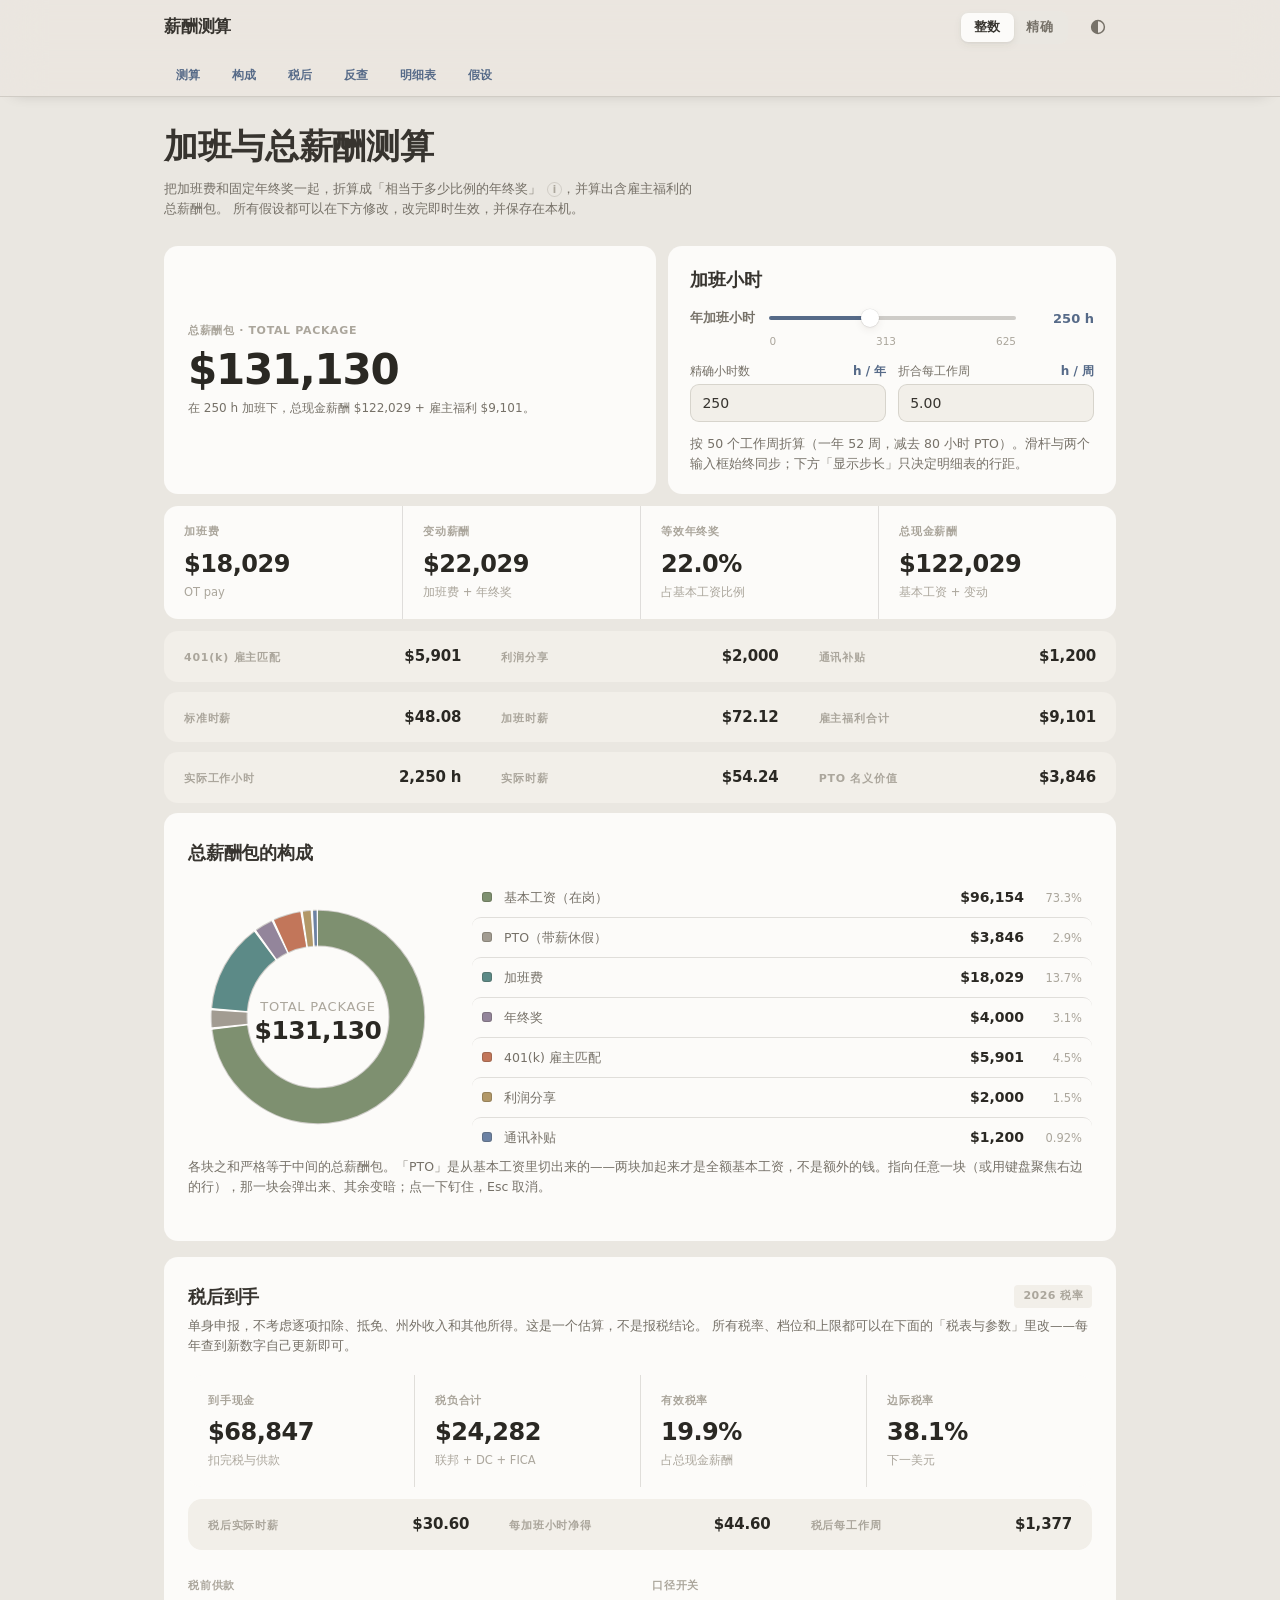
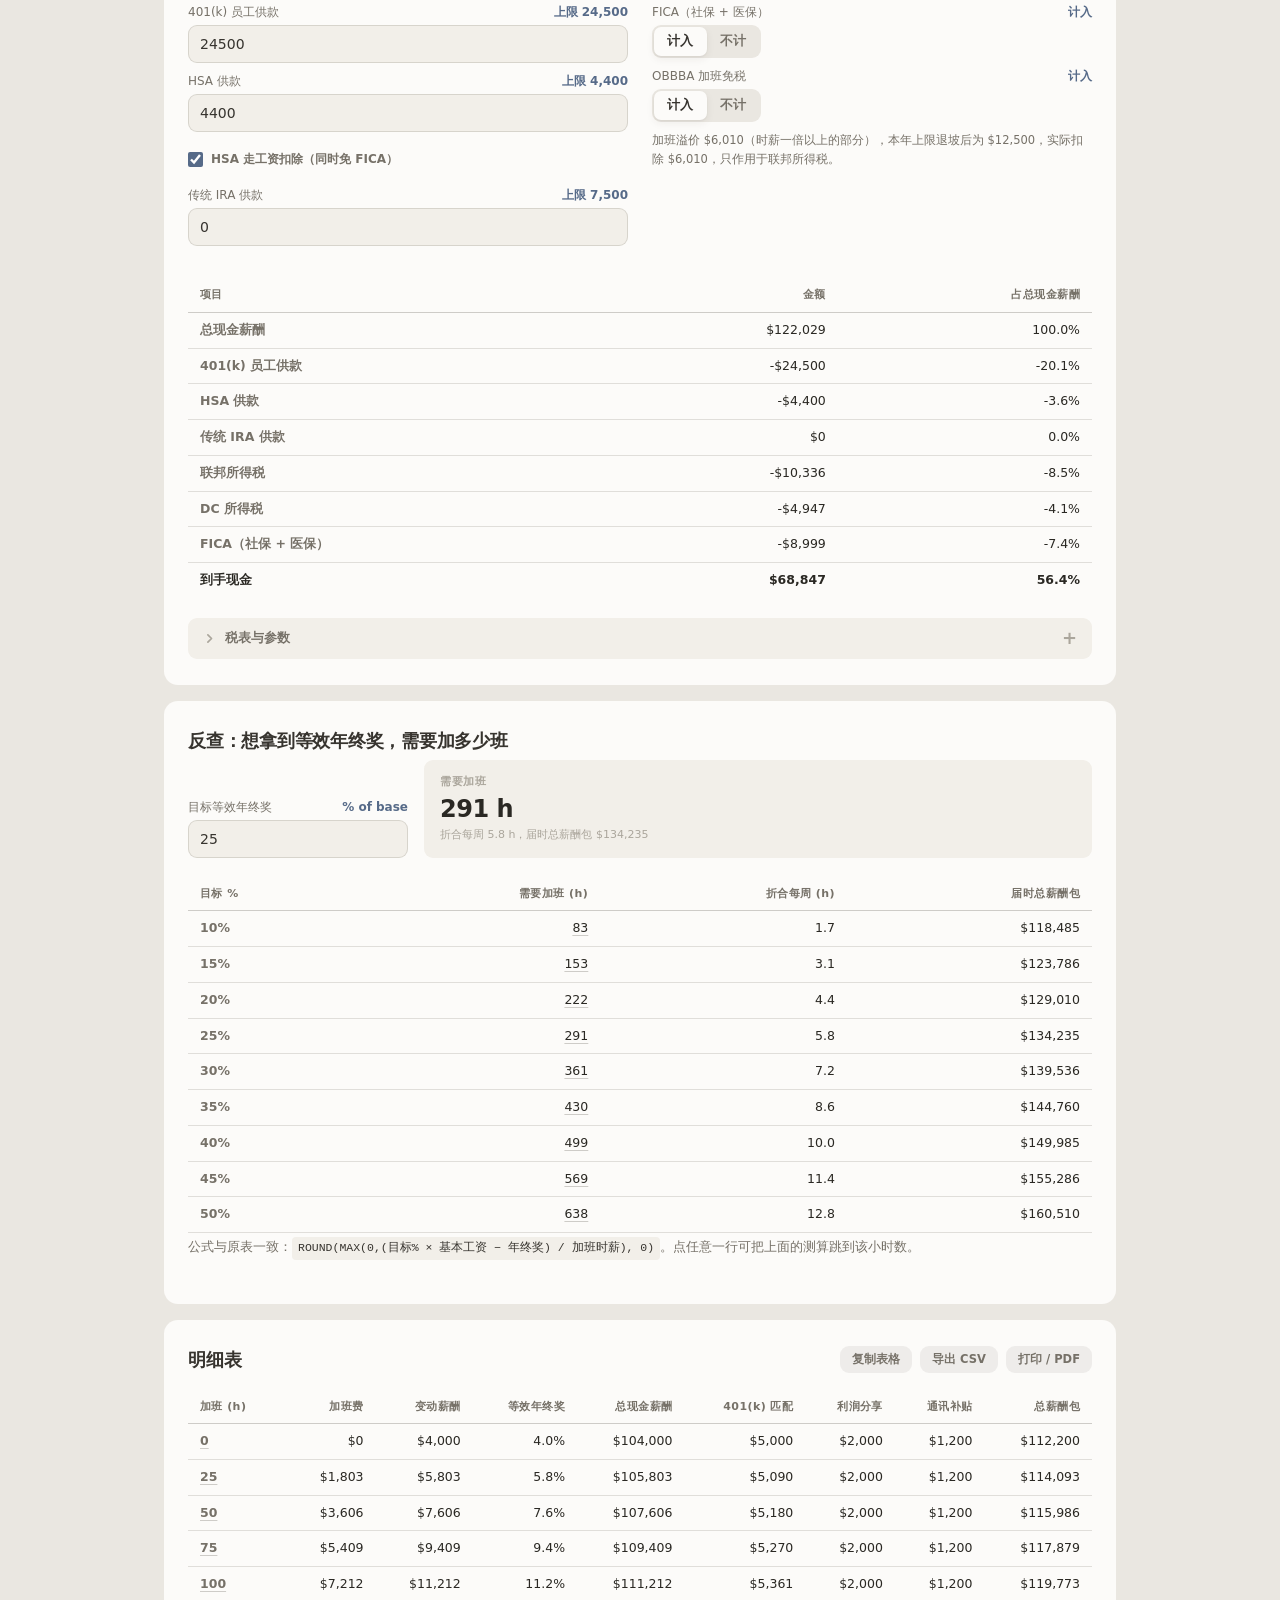
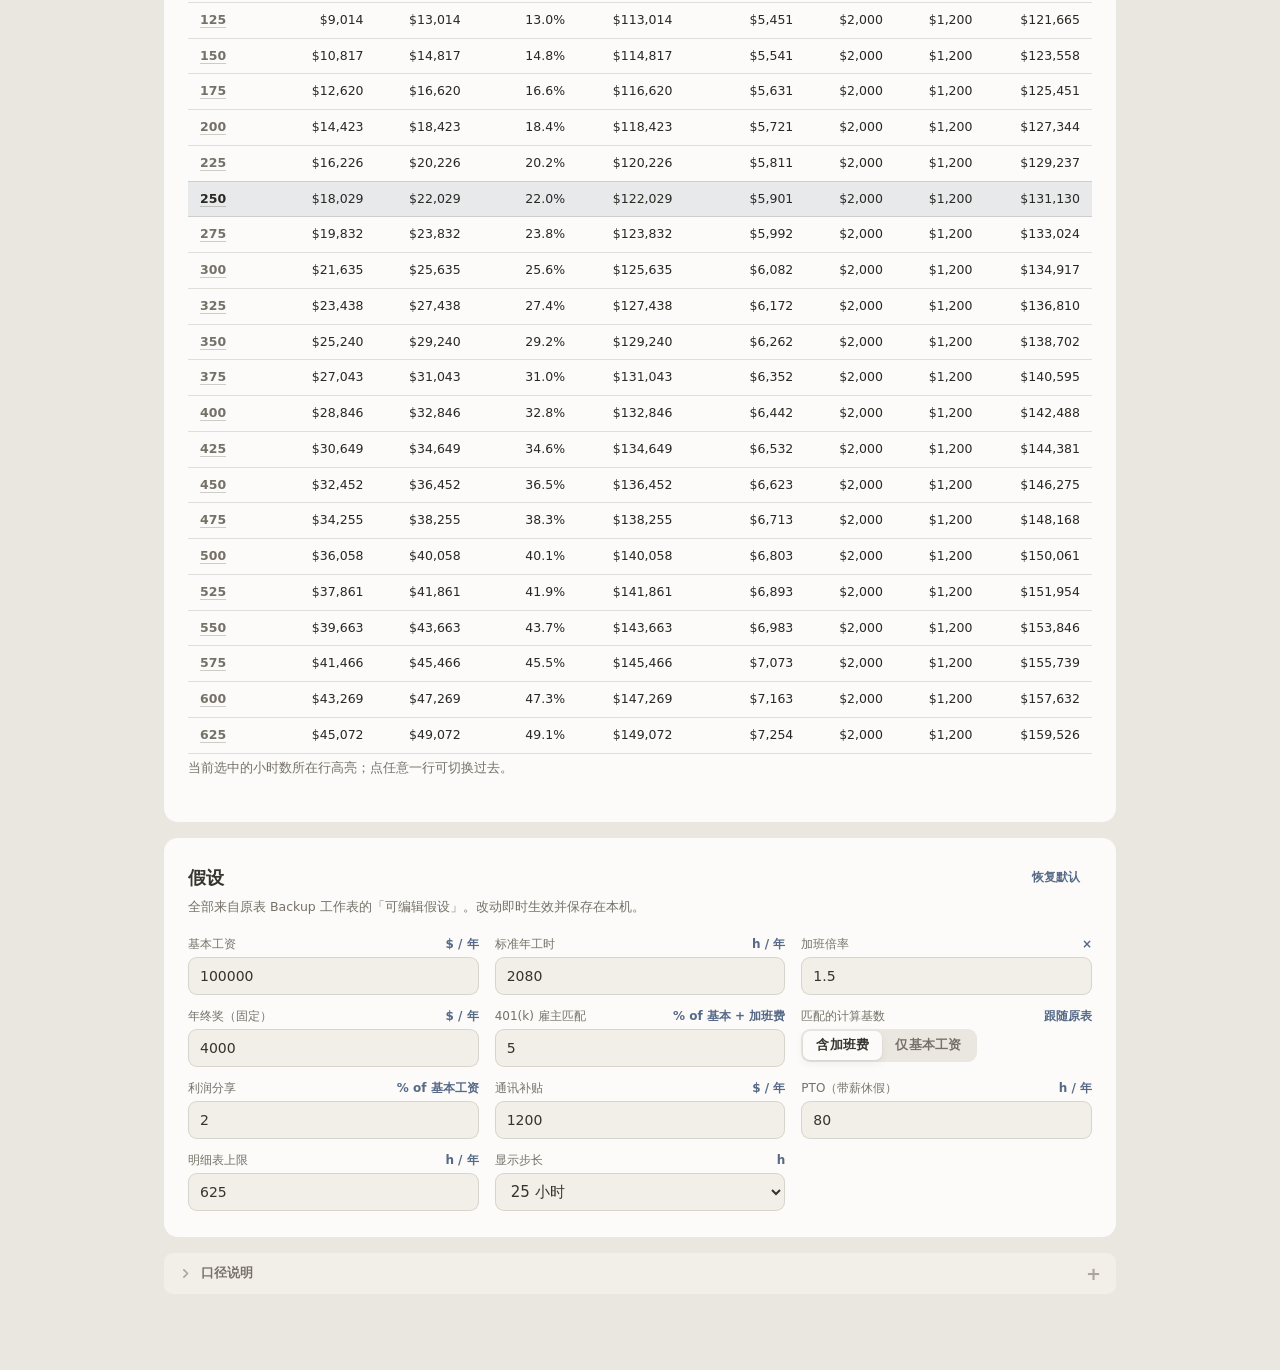
==== web/index.html @ bddd68a7 "薪酬测算: OT / total-comp calculator An overtime and total-compensation calculator built from a workbook" ====
<!DOCTYPE html>
<html lang="zh-CN">
<head>
<meta charset="utf-8">
<meta name="viewport" content="width=device-width, initial-scale=1">
<title>加班与总薪酬测算</title>

<!-- Theme BEFORE the stylesheets, inline and blocking. A deferred theme decision paints
     one full frame of the wrong theme on every launch. -->
<script>(function(){try{var t=localStorage.getItem("ui_theme");}catch(e){}
document.documentElement.dataset.theme=t||((window.matchMedia&&matchMedia("(prefers-color-scheme: dark)").matches)?"dark":"light");}());</script>

<link rel="stylesheet" href="tokens.css">
<link rel="stylesheet" href="components.css">
<link rel="stylesheet" href="app.css">
</head>
<body>

<!-- Shown ONLY when scripts do not run — which is exactly the iOS Files /
     Quick Look preview, and Mail's attachment preview. Those render HTML and CSS
     but never execute JavaScript, and every figure on this page is computed at
     load, so without this the page is a wall of "—" with no explanation. -->
<noscript>
  <div class="banner nojs">
    <strong>这个页面需要 JavaScript，而现在它没有在运行。</strong>
    所有数字都是打开时算出来的，所以你看到的是一堆占位符 —— 页面本身没坏。
    iOS 的「文件」预览（Quick Look）和邮件附件预览都只渲染 HTML 和 CSS、不执行脚本；
    iOS 18.5 之后 Safari 也不再允许直接打开本地 HTML 文件。
    在 iPhone 上要用它，最省事的是把它放到一个网址上、用 Safari 打开。
  </div>
</noscript>

<!-- ============ chrome ============ -->
<div class="topbar">
  <div class="topbar-inner">
    <div class="topbar-brand">薪酬测算</div>
    <div class="topbar-title" id="topbarTitle" aria-hidden="true"></div>
    <div class="topbar-tools">
      <div class="segmented" id="precToggle" role="group" aria-label="数值精度">
        <button type="button" data-prec="0" aria-pressed="true">整数</button>
        <button type="button" data-prec="2" aria-pressed="false">精确</button>
      </div>
      <button class="btn-ghost sm btn-icon" id="themeToggle" aria-label="切换深色 / 浅色主题" title="切换深色 / 浅色主题">
        <svg class="icon" viewBox="0 0 16 16" aria-hidden="true" focusable="false"><circle cx="8" cy="8" r="6.4"/><path d="M8 1.6a6.4 6.4 0 0 0 0 12.8z" fill="currentColor" stroke="none"/></svg>
      </button>
    </div>
  </div>
</div>

<div class="subbar">
  <!-- h-scroll (plus UIKit.edgeFade) rather than letting six Chinese labels wrap:
       at 375px they each broke onto two lines and the bar doubled in height. The
       kit's fade is state-driven, so it only dims a side that is really hiding
       something. -->
  <div class="subbar-inner h-scroll" id="subbarScroll">
    <button class="btn-ghost sm quiet" type="button" data-jump="secDial">测算</button>
    <button class="btn-ghost sm quiet" type="button" data-jump="secMix">构成</button>
    <button class="btn-ghost sm quiet" type="button" data-jump="secTax">税后</button>
    <button class="btn-ghost sm quiet" type="button" data-jump="secReverse">反查</button>
    <button class="btn-ghost sm quiet" type="button" data-jump="secTable">明细表</button>
    <button class="btn-ghost sm quiet" type="button" data-jump="secAssume">假设</button>
  </div>
</div>

<main class="col">

  <h1 class="page-title">加班与总薪酬测算</h1>
  <p class="panel-note lede">
    把加班费和固定年终奖一起，折算成「相当于多少比例的年终奖」<span class="pop-anchor" tabindex="0">i<span class="popover">（加班费 + 固定年终奖）÷ 基本工资。它把两笔钱当成一笔按基本工资计算的传统年终奖来看，方便和「涨 X% 年终奖」这类说法直接比较。</span></span>，并算出含雇主福利的总薪酬包。
    所有假设都可以在下方修改，改完即时生效，并保存在本机。
  </p>

  <!-- ============ 一档 hero + 控制盘 ============ -->
  <section id="secDial" class="hero-grid" aria-label="测算">
    <div class="stat" id="heroCard">
      <div class="lab">总薪酬包 · TOTAL PACKAGE</div>
      <div class="big tnum" id="heroVal">—</div>
      <div class="sub" id="heroSub">—</div>
    </div>

    <div class="panel dial">
      <div class="panel-head"><div class="panel-title">加班小时</div></div>

      <div class="slider-row">
        <span class="sl-lab">年加班小时</span>
        <input type="range" id="hSlider" min="0" max="625" step="1" value="250"
               aria-label="年加班小时">
        <span class="sl-val tnum" id="hSliderVal">250 h</span>
      </div>
      <div class="tick" id="hTicks"><span>0</span><span>—</span><span>—</span></div>

      <div class="dial-fields">
        <div class="field">
          <label for="hExact"><span>精确小时数</span><span class="val">h / 年</span></label>
          <input id="hExact" type="number" min="0" step="1" value="250" inputmode="numeric">
        </div>
        <div class="field">
          <label for="hWeek"><span>折合每工作周</span><span class="val" id="hWeekUnit">h / 周</span></label>
          <input id="hWeek" type="number" min="0" step="0.01" value="4.81" inputmode="decimal">
        </div>
      </div>
      <p class="panel-note dial-note" id="dialNote">—</p>
    </div>
  </section>

  <!-- ============ 二档 指标带 ============ -->
  <div class="metric-band" id="band">
    <div class="metric"><div class="lab">加班费</div><div class="val tnum" id="mOtPay">—</div><div class="note">OT pay</div></div>
    <div class="metric"><div class="lab">变动薪酬</div><div class="val tnum" id="mVar">—</div><div class="note">加班费 + 年终奖</div></div>
    <div class="metric"><div class="lab">等效年终奖</div><div class="val tnum" id="mEq">—</div><div class="note">占基本工资比例</div></div>
    <div class="metric"><div class="lab">总现金薪酬</div><div class="val tnum" id="mCash">—</div><div class="note">基本工资 + 变动</div></div>
  </div>

  <!-- ============ 三档 里程碑条 ============ -->
  <!-- Third tier: the strip's children are plain elements and the value is styled one
       size class below the band (see design.md §7) — using .metric here would give them
       the band's 24px and collapse the two tiers into one. -->
  <div class="metric-strip">
    <div><span class="s-lab nocase">401(k) 雇主匹配</span><span class="s-val tnum" id="sMatch">—</span></div>
    <div><span class="s-lab">利润分享</span><span class="s-val tnum" id="sProfit">—</span></div>
    <div><span class="s-lab">通讯补贴</span><span class="s-val tnum" id="sStipend">—</span></div>
  </div>
  <div class="metric-strip">
    <div><span class="s-lab">标准时薪</span><span class="s-val tnum" id="sStd">—</span></div>
    <div><span class="s-lab">加班时薪</span><span class="s-val tnum" id="sOt">—</span></div>
    <div><span class="s-lab">雇主福利合计</span><span class="s-val tnum" id="sBenefit">—</span></div>
  </div>
  <div class="metric-strip">
    <div><span class="s-lab">实际工作小时</span><span class="s-val tnum" id="sWorked">—</span></div>
    <div><span class="s-lab">实际时薪</span><span class="s-val tnum" id="sEff">—</span></div>
    <div><span class="s-lab">PTO 名义价值</span><span class="s-val tnum" id="sPto">—</span></div>
  </div>

  <div class="callout" id="warnBox" hidden></div>

  <!-- ============ 构成 ============ -->
  <section class="panel" id="secMix" aria-label="总薪酬包构成">
    <div class="panel-head"><div class="panel-title">总薪酬包的构成</div></div>
    <div class="mix">
      <!-- A donut, not a pie: the hole is where the total goes, which is the one
           number the whole chart exists to explain. -->
      <div class="chart-slot">
        <svg class="chart" id="mixChart" viewBox="0 0 240 240" role="img"
             aria-label="总薪酬包构成" aria-describedby="mixDesc"></svg>
      </div>
      <ul class="mix-legend tnum" id="mixLegend"></ul>
    </div>
    <p class="panel-note" id="mixDesc">各块之和严格等于中间的总薪酬包。「PTO」是从基本工资里切出来的——两块加起来才是全额基本工资，不是额外的钱。指向任意一块（或用键盘聚焦右边的行），那一块会弹出来、其余变暗；点一下钉住，Esc 取消。</p>
  </section>

  <!-- ============ 税后 ============ -->
  <!-- Entirely additive: nothing above this point reads any of it, so the
       pre-tax model stays exactly what the workbook says. -->
  <section class="panel" id="secTax" aria-label="税后到手">
    <div class="panel-head">
      <div class="panel-title">税后到手</div>
      <div class="head-tools"><span class="tax-year" id="taxYearTag">2026 税率</span></div>
    </div>
    <p class="panel-note">
      单身申报，不考虑逐项扣除、抵免、州外收入和其他所得。这是一个估算，不是报税结论。
      所有税率、档位和上限都可以在下面的「税表与参数」里改——每年查到新数字自己更新即可。
    </p>

    <div class="metric-band" id="taxBand">
      <div class="metric"><div class="lab">到手现金</div><div class="val tnum" id="tHome">—</div><div class="note">扣完税与供款</div></div>
      <div class="metric"><div class="lab">税负合计</div><div class="val tnum" id="tTax">—</div><div class="note">联邦 + DC + FICA</div></div>
      <div class="metric"><div class="lab">有效税率</div><div class="val tnum" id="tEff">—</div><div class="note">占总现金薪酬</div></div>
      <div class="metric"><div class="lab">边际税率</div><div class="val tnum" id="tMarg">—</div><div class="note">下一美元</div></div>
    </div>

    <!-- The same "per hour actually worked" idea as the pre-tax strip, after tax.
         PTO is inside the divisor here too: these are hours WORKED. -->
    <div class="metric-strip">
      <div><span class="s-lab">税后实际时薪</span><span class="s-val tnum" id="tEffHourly">—</span></div>
      <div><span class="s-lab">每加班小时净得</span><span class="s-val tnum" id="tOtNet">—</span></div>
      <div><span class="s-lab">税后每工作周</span><span class="s-val tnum" id="tPerWeek">—</span></div>
    </div>

    <div class="tax-grid">
      <div class="tax-col">
        <div class="tax-sub">税前供款</div>
        <div class="field">
          <label for="c401k"><span>401(k) 员工供款</span><span class="val" id="c401kCap">上限 24,500</span></label>
          <input id="c401k" type="number" min="0" step="500" inputmode="decimal">
        </div>
        <div class="field">
          <label for="cHsa"><span>HSA 供款</span><span class="val" id="cHsaCap">上限 4,400</span></label>
          <input id="cHsa" type="number" min="0" step="100" inputmode="decimal">
        </div>
        <div class="field check">
          <input id="cHsaPayroll" type="checkbox">
          <label for="cHsaPayroll">HSA 走工资扣除（同时免 FICA）</label>
        </div>
        <div class="field">
          <label for="cIra"><span>传统 IRA 供款</span><span class="val" id="cIraCap">上限 7,500</span></label>
          <input id="cIra" type="number" min="0" step="500" inputmode="decimal">
        </div>
        <p class="panel-note tax-hint" id="iraHint" hidden></p>
      </div>

      <div class="tax-col">
        <div class="tax-sub">口径开关</div>
        <div class="field">
          <label><span>FICA（社保 + 医保）</span><span class="val" id="ficaNote">计入</span></label>
          <div class="segmented" id="ficaToggle" role="group" aria-label="是否计算 FICA">
            <button type="button" data-on="1" aria-pressed="true">计入</button>
            <button type="button" data-on="0" aria-pressed="false">不计</button>
          </div>
        </div>
        <div class="field">
          <label><span>OBBBA 加班免税</span><span class="val" id="otDedNote">计入</span></label>
          <div class="segmented" id="otDedToggle" role="group" aria-label="是否计算 OBBBA 加班扣除">
            <button type="button" data-on="1" aria-pressed="true">计入</button>
            <button type="button" data-on="0" aria-pressed="false">不计</button>
          </div>
        </div>
        <p class="panel-note tax-hint" id="otDedHint">—</p>
      </div>
    </div>

    <div class="table-scroll">
      <table class="table stack" id="waterfall">
        <thead><tr><th>项目</th><th>金额</th><th>占总现金薪酬</th></tr></thead>
        <tbody></tbody>
      </table>
    </div>

    <details class="disclosure tax-params">
      <summary>税表与参数<span class="disclosure-plus">+</span></summary>
      <div class="disclosure-body">
        <p class="panel-note">
          预填的是 2026 年的数字（联邦档位与标准扣除来自 IRS Rev. Proc. 2025-32；
          DC 档位自 2022 年起未变；社保工资上限来自 SSA；供款上限来自 IRS）。
          每年新数字出来之后，直接在这里改。
        </p>

        <div class="tax-grid">
          <div class="tax-col">
            <div class="tax-sub">联邦 <span class="tax-sub-note">taxable = AGI − 标准扣除 − 加班扣除</span></div>
            <div class="field">
              <label for="fedStd"><span>联邦标准扣除</span><span class="val">$</span></label>
              <input id="fedStd" type="number" min="0" step="100" inputmode="decimal">
            </div>
            <table class="table bracket-table" id="fedBrackets">
              <thead><tr><th>该档上限 ($)</th><th>税率 (%)</th><th><span class="sr-only">操作</span></th></tr></thead>
              <tbody></tbody>
            </table>
            <button class="btn-ghost sm quiet" type="button" data-addrow="fed">加一档</button>
          </div>

          <div class="tax-col">
            <div class="tax-sub">DC <span class="tax-sub-note">taxable = AGI − DC 标准扣除</span></div>
            <div class="field">
              <label for="dcStd"><span>DC 标准扣除</span><span class="val">$</span></label>
              <input id="dcStd" type="number" min="0" step="100" inputmode="decimal">
            </div>
            <table class="table bracket-table" id="dcBrackets">
              <thead><tr><th>该档上限 ($)</th><th>税率 (%)</th><th><span class="sr-only">操作</span></th></tr></thead>
              <tbody></tbody>
            </table>
            <button class="btn-ghost sm quiet" type="button" data-addrow="dc">加一档</button>
          </div>
        </div>

        <div class="tax-sub">FICA 与 OBBBA</div>
        <div class="assume-grid">
          <div class="field">
            <label for="ssRate"><span>社保税率</span><span class="val">%</span></label>
            <input id="ssRate" type="number" min="0" step="0.1" inputmode="decimal">
          </div>
          <div class="field">
            <label for="ssBase"><span>社保工资上限</span><span class="val">$</span></label>
            <input id="ssBase" type="number" min="0" step="100" inputmode="decimal">
          </div>
          <div class="field">
            <label for="medRate"><span>医保税率</span><span class="val">%</span></label>
            <input id="medRate" type="number" min="0" step="0.05" inputmode="decimal">
          </div>
          <div class="field">
            <label for="addMedRate"><span>附加医保税率</span><span class="val">%</span></label>
            <input id="addMedRate" type="number" min="0" step="0.1" inputmode="decimal">
          </div>
          <div class="field">
            <label for="addMedThr"><span>附加医保起征点</span><span class="val">$</span></label>
            <input id="addMedThr" type="number" min="0" step="1000" inputmode="decimal">
          </div>
          <div class="field">
            <label for="otCap"><span>加班扣除上限</span><span class="val">$</span></label>
            <input id="otCap" type="number" min="0" step="500" inputmode="decimal">
          </div>
          <div class="field">
            <label for="otPhase"><span>加班扣除退坡起点</span><span class="val">MAGI $</span></label>
            <input id="otPhase" type="number" min="0" step="5000" inputmode="decimal">
          </div>
          <div class="field">
            <label for="c401kLimit"><span>401(k) 上限</span><span class="val">$</span></label>
            <input id="c401kLimit" type="number" min="0" step="500" inputmode="decimal">
          </div>
          <div class="field">
            <label for="hsaLimit"><span>HSA 上限</span><span class="val">$</span></label>
            <input id="hsaLimit" type="number" min="0" step="50" inputmode="decimal">
          </div>
          <div class="field">
            <label for="iraLimit"><span>IRA 上限</span><span class="val">$</span></label>
            <input id="iraLimit" type="number" min="0" step="500" inputmode="decimal">
          </div>
          <div class="field">
            <label for="taxYear"><span>税表年度</span><span class="val">年</span></label>
            <input id="taxYear" type="number" min="2000" step="1" inputmode="numeric">
          </div>
        </div>

        <div class="head-tools tax-reset">
          <button class="btn-ghost sm quiet" type="button" id="taxResetBtn">恢复 2026 默认税表</button>
        </div>
      </div>
    </details>
  </section>

  <!-- ============ 反查 ============ -->
  <section class="panel" id="secReverse" aria-label="反查">
    <div class="panel-head"><div class="panel-title">反查：想拿到等效年终奖，需要加多少班</div></div>

    <div class="rev-row">
      <div class="field">
        <label for="revPct"><span>目标等效年终奖</span><span class="val">% of base</span></label>
        <input id="revPct" type="number" min="0" step="0.5" value="25" inputmode="decimal">
      </div>
      <div class="readout rev-out">
        <div class="lab">需要加班</div>
        <div class="num tnum" id="revHours">—</div>
        <div class="sub" id="revSub">—</div>
      </div>
    </div>

    <div class="table-scroll">
      <table class="table stack" id="revTable">
        <thead><tr><th>目标 %</th><th class="nocase">需要加班 (h)</th><th class="nocase">折合每周 (h)</th><th>届时总薪酬包</th></tr></thead>
        <tbody></tbody>
      </table>
    </div>
    <p class="panel-note">公式与原表一致：<span class="code-inline">ROUND(MAX(0,(目标% × 基本工资 − 年终奖) / 加班时薪), 0)</span>。点任意一行可把上面的测算跳到该小时数。</p>
  </section>

  <!-- ============ 明细表 ============ -->
  <section class="panel" id="secTable" aria-label="明细表">
    <div class="panel-head">
      <div class="panel-title">明细表</div>
      <div class="head-tools">
        <button class="btn-ghost sm" type="button" id="copyBtn">复制表格</button>
        <button class="btn-ghost sm" type="button" id="csvBtn">导出 CSV</button>
        <button class="btn-ghost sm" type="button" id="printBtn">打印 / PDF</button>
      </div>
    </div>
    <div class="table-scroll">
      <table class="table stack" id="schedTable">
        <thead><tr>
          <th class="nocase">加班 (h)</th><th>加班费</th><th>变动薪酬</th><th>等效年终奖</th>
          <th>总现金薪酬</th><th class="nocase">401(k) 匹配</th><th>利润分享</th><th>通讯补贴</th><th>总薪酬包</th>
        </tr></thead>
        <tbody></tbody>
      </table>
    </div>
    <p class="panel-note">当前选中的小时数所在行高亮；点任意一行可切换过去。</p>
  </section>

  <!-- ============ 假设 ============ -->
  <section class="panel" id="secAssume" aria-label="假设">
    <div class="panel-head">
      <div class="panel-title">假设</div>
      <div class="head-tools">
        <button class="btn-ghost sm quiet" type="button" id="resetBtn">恢复默认</button>
      </div>
    </div>
    <p class="panel-note">全部来自原表 Backup 工作表的「可编辑假设」。改动即时生效并保存在本机。</p>

    <div class="assume-grid">
      <div class="field">
        <label for="aBase"><span>基本工资</span><span class="val">$ / 年</span></label>
        <input id="aBase" type="number" min="0" step="1000" inputmode="decimal">
      </div>
      <div class="field">
        <label for="aHours"><span>标准年工时</span><span class="val">h / 年</span></label>
        <input id="aHours" type="number" min="1" step="10" inputmode="decimal">
      </div>
      <div class="field">
        <label for="aMult"><span>加班倍率</span><span class="val">×</span></label>
        <input id="aMult" type="number" min="0" step="0.1" inputmode="decimal">
      </div>
      <div class="field">
        <label for="aBonus"><span>年终奖（固定）</span><span class="val">$ / 年</span></label>
        <input id="aBonus" type="number" min="0" step="500" inputmode="decimal">
      </div>
      <div class="field">
        <label for="aMatch"><span>401(k) 雇主匹配</span><span class="val" id="aMatchUnit">% of 基本 + 加班费</span></label>
        <input id="aMatch" type="number" min="0" step="0.5" inputmode="decimal">
      </div>
      <!-- Plan documents differ on whether overtime counts as eligible compensation
           for the employer match, and it moves the number by real money, so it is a
           setting rather than an assumption baked into the formula. The workbook
           includes OT (F22 = $B$9*($B$5+B22)); that stays the default. -->
      <div class="field">
        <label><span>匹配的计算基数</span><span class="val" id="matchBaseNote">跟随原表</span></label>
        <!-- Short labels on purpose: the field label above already says what is
             being chosen, and at three columns a longer pair forces this field to
             span two, which leaves a hole in the grid. -->
        <div class="segmented" id="matchBaseToggle" role="group" aria-label="401(k) 匹配的计算基数">
          <button type="button" data-mot="1" aria-pressed="true">含加班费</button>
          <button type="button" data-mot="0" aria-pressed="false">仅基本工资</button>
        </div>
      </div>

      <div class="field">
        <label for="aProfit"><span>利润分享</span><span class="val">% of 基本工资</span></label>
        <input id="aProfit" type="number" min="0" step="0.5" inputmode="decimal">
      </div>
      <div class="field">
        <label for="aStipend"><span>通讯补贴</span><span class="val">$ / 年</span></label>
        <input id="aStipend" type="number" min="0" step="100" inputmode="decimal">
      </div>
      <div class="field">
        <label for="aPto"><span>PTO（带薪休假）</span><span class="val">h / 年</span></label>
        <input id="aPto" type="number" min="0" step="8" inputmode="decimal">
      </div>
      <div class="field">
        <label for="aMax"><span>明细表上限</span><span class="val">h / 年</span></label>
        <input id="aMax" type="number" min="25" step="25" inputmode="decimal">
      </div>
      <div class="field">
        <label for="aStep"><span>显示步长</span><span class="val">h</span></label>
        <select id="aStep">
          <option value="10">10 小时</option>
          <option value="25">25 小时</option>
          <option value="50">50 小时</option>
          <option value="100">100 小时</option>
        </select>
      </div>
    </div>
  </section>

  <details class="disclosure">
    <summary>口径说明<span class="disclosure-plus">+</span></summary>
    <div class="disclosure-body">
      <p class="panel-note">「等效年终奖 %」把加班费与固定年终奖合并，视作一笔传统的、按基本工资计算的年终奖。</p>
      <p class="panel-note">总薪酬包 = 总现金薪酬 + 401(k) 雇主匹配 + 利润分享 + 通讯补贴。<strong>不含</strong>员工本人的 401(k) / HSA 供款。</p>
      <p class="panel-note">401(k) 匹配的计算基数可切换。原表按「基本工资 + 加班费」计算；如果你的计划文件把加班费排除在 eligible compensation 之外，切到「仅基本工资」，匹配额就不再随加班增长。切成后者时结果会与原表不一致，页面上会标出来。</p>
      <p class="panel-note">这只是现金薪酬与雇主福利的比较。加班需要额外付出工时，这一点和传统年终奖不同。利润分享按当年经济价值计入，即使次年 3、4 月才发放。</p>
      <p class="panel-note"><strong>关于 PTO</strong>：带薪休假不改变任何一个金额——它本来就含在基本工资里，所以基本工资、加班费、总薪酬包、401(k) 匹配和全部税额，加不加 PTO 都一样。加班时薪仍然按 <span class="code-inline">基本工资 ÷ 标准年工时</span> 算（这是薪资口径：除数是「工资覆盖的小时数」，PTO 不缩小它；除以 1,920 会把加班时薪算高）。PTO 真正改变的是两件事：<strong>实际每工作一小时值多少</strong>（总现金 ÷ 扣掉 PTO、加上加班的实际工时），以及<strong>加班要挤进多少周</strong>——四周 PTO 意味着只有 48 个工作周，同样 250 小时加班就从每周 4.8 变成 5.2 小时。</p>
      <p class="panel-note">全部数值口径与 <span class="code-inline">OT_Compensation_Total_Package_Exhibit.xlsx</span> 的 Backup 工作表一致。税后板块是额外加的，原表里没有。</p>
      <p class="panel-note"><strong>税后板块的口径</strong>：单身申报、只用标准扣除。401(k) 减联邦和 DC 的应税收入但<strong>不减 FICA</strong>；HSA 走工资扣除时连 FICA 一起减，不走工资扣除则只减所得税。OBBBA 加班扣除只作用于<strong>联邦所得税</strong>，只针对加班费里「一倍以上」的那部分溢价，按 MAGI 超过起点每 1,000 美元递减 100 美元（不足 1,000 按 1,000 计），DC 不跟随。传统 IRA 在有公司退休计划且收入较高时通常<strong>不可抵扣</strong>，页面会提示，但不会替你判断。</p>
    </div>
  </details>

</main>

<div class="toast hidden" id="toast"></div>

<script src="motion.js"></script>
<script src="ui.js"></script>
<script src="select-menu.js"></script>
<script src="app.js"></script>
</body>
</html>
---- web/tokens.css ----
/* ============================================================
   apple-ui-kit · LAYER 1 — tokens.css
   System fonts only. Zero dependencies, zero network requests.
   Drop it into a plain HTML page and it works.

   This layer owns, and nothing else may own:
     - the token values (color / type / radius / space / shadow / chart)
     - the light and dark themes
     - the universal reset and the base html/body styles
     - the accessibility & preference media queries
     - the print theme

   THE RULE: a reskin swaps VALUES, never NAMES. Every later layer and
   every app built on this kit references tokens by name only, so a new
   product identity is this one file re-valued — no component is touched.
   Corollary: do not add a token name that is not in the contract, and do
   not keep an app-specific alias (--brand-plum, --ch-sales) next to the
   canonical name. An alias is a name, and names are the frozen part.

   The palette below is CALIBRATED, not arbitrary: warm greige surfaces,
   a dusty slate-blue tint, and Morandi-muted semantic/categorical hues,
   tuned against a real app in both themes. Treat the specific values as
   a starting point worth keeping until you have a reason.

   RUNTIME TOKENS. Three names are written by JS at runtime and are
   deliberately NOT declared here:
     --topbar-h  sticky-chrome height, measured (chrome height changes
                 when it wraps at narrow widths)
     --fill      slider fill percentage
     --hx        popover viewport-clamp shift, in px
   They stay undeclared so that every use site can carry its own
   var(--topbar-h,55px) fallback — declaring them in :root would shadow
   the fallback and the page would render wrong before JS runs, instead
   of rendering acceptably.
   ============================================================ */

:root{
  /* Tell the UA which way this theme runs, so form controls, scrollbars and the canvas
     behind the page follow the theme toggle instead of staying light. */
  color-scheme:light;

  /* ---- type: SF Pro on macOS, PingFang SC for zh, system-ui elsewhere ---- */
  --font-text:-apple-system,BlinkMacSystemFont,"SF Pro Text","PingFang SC",system-ui,sans-serif;
  --font-display:-apple-system,BlinkMacSystemFont,"SF Pro Display","PingFang SC",system-ui,sans-serif;
  /* Numbers are PROPORTIONAL + tabular-nums, not monospace. Apple's own data apps
     (Stocks/Health/Fitness) set figures in SF Pro with tnum; SF Mono reads as code /
     Bloomberg terminal and is the single strongest "not an Apple app" tell in a
     number-dense UI. Proportional figures still align in columns once tnum is on —
     see .tnum below. */
  --font-num:-apple-system,BlinkMacSystemFont,"SF Pro Text","PingFang SC",system-ui,sans-serif;
  --font-code:ui-monospace,"SF Mono",Menlo,monospace;   /* genuine code only: log output, raw JSON */

  /* ---- tint: the ONE interaction color. Buttons, links, selection, focus ring. ---- */
  --tint:#566A88;          /* dusty slate-blue, a touch more confident than the surfaces
                              around it so it reads as interactive rather than decorative */
  --tint-strong:#455673;   /* pressed / hover-deepened */
  --on-tint:#FFFFFF;       /* text and icons sitting ON a tint fill */

  /* ---- surfaces: page ground, floating card, recessed well ---- */
  --bg-base:#EAE7E1;       /* warm greige page ground */
  --bg-elevated:#FCFBF9;   /* a CLEAN warm-white card, light enough to float off the ground */
  --bg-inset:#F2EFE9;      /* a well pressed INTO a card: between base and elevated (see dark) */

  /* ---- ink: warm grays, never neutral #333/#666/#999 on a warm ground ---- */
  --label:#37342F;
  --label-2:#767168;
  --label-3:#ABA69C;
  --ink-number:#2A2823;    /* near-ink, reserved for the celebrated number in a hero/metric */

  /* ---- lines ---- */
  --separator:rgba(60,54,44,.15);         /* hairline between rows; should almost disappear */
  --separator-strong:rgba(60,54,44,.24);  /* one step up, for a line that must be SEEN as a
                                             thing: control tracks, tick marks, inactive dots */

  /* ---- state: muted, but never so muted that warn blurs into bad ---- */
  --good:#6F8A5F;   /* sage — slightly deeper than its dark counterpart, for legibility on white */
  --warn:#BD985C;   /* ochre */
  --bad:#AF746A;    /* terracotta */

  /* ---- accents: CATEGORICAL, for data dimensions / scenes. Not state. ----
     Kept off the red/orange axis on purpose so an accent can never be misread as
     warn or bad. Green<->mauve also survives the common color-vision deficiencies.
     NO CONSUMER IN THIS KIT — like the --chart-* family below, these are a palette
     for YOUR code to read; see the chart note for what that means in practice. */
  /* ---- LOCAL RE-VALUATION (values only, no new names — see README) ----
     Shipped, these three duplicated --chart-1/2/3 exactly, which left the kit with
     three usable categorical hues. The composition donut needs six, and its
     remaining option — the pale *-band tints — sits too close to the card it is
     drawn on to read as a slice. Re-valued here to three more Morandi hues that
     are well separated from the chart trio AND from the surfaces: dusty aqua,
     muted coral and slate blue. Re-apply this block if the kit is ever updated. */
  --accent-1:#5C8A87;   /* dusty aqua */
  --accent-2:#C2765A;   /* muted coral — deliberately redder than --warn's ochre
                           (#BD985C) so a data slice cannot be read as a warning */
  --accent-3:#6C82A4;   /* slate blue */

  /* ---- radius ----
     Calibrated toward Apple's actual radii (larger/softer than the web's usual 4-6px).
     True squircles need an SVG mask per element, which would clip the box-shadows that
     carry our depth — not worth it.

     SPARE STEPS ARE DELIBERATE. --radius-xs and --radius-pill here, and --space-1 /
     --space-8 below, are read by NO component in this kit. They are kept because they
     complete the scale, and a scale with a hole in it is worse than a scale with a
     spare step: the hole is what makes the next person write a bare 4px or 32px, and
     a literal is exactly the thing a reskin cannot re-value. Reach for them freely in
     your own components. */
  --radius-xs:4px;      /* micro-badges, swatches — no consumer in this kit */
  --radius-s:9px;       /* inputs, small buttons, chips */
  --radius-m:14px;      /* cards, callouts */
  --radius-l:18px;      /* sheets, large panels */
  --radius-pill:999px;  /* a fully-round element of YOUR OWN — a pill badge, a round icon
                           button. Nothing in this kit reads it: .segmented takes
                           --radius-s and .toast takes --radius-m, both as the source
                           design has them. That is not an oversight to "fix" by
                           pillifying them. */

  /* ---- space: a 4pt grid. Nothing between these steps. ----
     --space-1 and --space-8 have no consumer in this kit; see the radius note above. */
  --space-1:4px; --space-2:8px; --space-3:12px; --space-4:16px; --space-6:24px; --space-8:32px;

  /* ---- shadow ----
     Warm and LAYERED (a tight contact shadow plus a wide ambient one) so a card
     genuinely lifts off the greige. A single flat rgba(0,0,0,x) reads as a smudge
     under the box rather than as light falling around it — and pure black tints the
     warm ground gray at the edges. */
  --shadow-1:0 1px 2px rgba(58,48,33,.05), 0 3px 8px rgba(58,48,33,.07);      /* clickable card at rest */
  --shadow-2:0 2px 6px rgba(58,48,33,.06), 0 10px 26px rgba(58,48,33,.12);    /* popover, floating layer */
  --shadow-3:0 8px 24px rgba(58,48,33,.10), 0 26px 60px rgba(58,48,33,.22);   /* sheet, modal */
  --shadow-hover:0 2px 6px rgba(58,48,33,.07), 0 14px 32px rgba(58,48,33,.15);

  /* ---- chart ----
     THIS KIT DRAWS NOTHING. There is no chart component, no canvas helper and no SVG
     builder anywhere in it, and these 13 names plus --accent-1/2/3 above have no
     consumer inside the kit by design. They are a CALIBRATED CATEGORICAL PALETTE for
     YOUR OWN drawing code — hand-written SVG, a canvas renderer, or the theme object
     of whatever chart library you bring — so that a chart lands in the same color
     world as the components instead of arriving in library-default blue.

     Read them with getComputedStyle(document.documentElement).getPropertyValue(...)
     for canvas, or put var(--chart-1) straight into an SVG fill/stroke. The SVG route
     is the better one: a theme switch then recolors an ALREADY-RENDERED chart with no
     re-render and no JS at all — which is the whole reason these live in CSS rather
     than in a JS palette constant.

     Each series is a line color plus two band tints (e.g. an 80% and a 95% interval);
     band2 is the wider, fainter one. The two band steps exist so that a confidence
     band reads at the SAME visual separation in both themes — in light they step down
     from the series color, in dark they are re-stepped UP off the panel ground (see
     the dark block). Deriving them at runtime with one opacity does not survive the
     theme flip; that is why they are tokens and not an alpha. */
  --chart-ink:#6F6A61;                /* chart labels / data text */
  --chart-grid:rgba(60,54,44,.09);    /* gridlines: present, not competing with the data */
  --chart-axis:rgba(60,54,44,.16);    /* axis lines: one step stronger than grid */
  --chart-muted:#A29C92;              /* de-emphasized / reference series */
  --chart-1:#7E9070; --chart-1-band:#CBD3BF; --chart-1-band2:#E1E6D8;
  --chart-2:#93859B; --chart-2-band:#D5CCD8; --chart-2-band2:#E8E2EA;
  --chart-3:#B29868; --chart-3-band:#E1D4BB; --chart-3-band2:#EFE7D5;
}

*{margin:0;padding:0;box-sizing:border-box}

/* ============ DARK — a designed remap, never an inversion ============ */
/* Selected by :root[data-theme="dark"], i.e. an explicit attribute, not
   prefers-color-scheme. The app decides (persisted toggle, OS preference read once at
   boot, or both); this sheet only defines what dark LOOKS like. */
:root[data-theme="dark"]{
  color-scheme:dark;

  --tint:#8FA6C6; --tint-strong:#A6BAD6;   /* bluer and brighter: the light tint is too close
                                              to charcoal to read as interactive on it */
  --on-tint:#211F1C;

  /* Dark is charcoal, not black: macOS dark windows live near #1E-#28. With resting cards
     flat (shadows do almost nothing on a dark ground), the base -> inset -> elevated
     LIGHTNESS LADDER is the whole depth story, so the steps are deliberately wide and the
     floor never approaches pure black.
     inset sits BETWEEN base and elevated so a nested well RECESSES below its card exactly
     as it does in light. Putting inset above elevated (the intuitive "wells are lighter in
     dark" move) inverts depth with the theme: the same well reads as pressed-in in light
     and as the most-forward element in dark. Ladder: page #1D < well #24 < card #2B. */
  --bg-base:#1D1B19; --bg-inset:#242220; --bg-elevated:#2B2925;

  --label:#EDE9E1; --label-2:#ACA79D;
  --label-3:#8A857B;                       /* lifted off a literal remap: 11px metadata in the
                                              tertiary color must stay readable on charcoal */
  --ink-number:#F5F1E9;

  --separator:rgba(240,236,228,.15);
  --separator-strong:rgba(240,236,228,.20);

  --good:#98AA86; --warn:#CBA869; --bad:#C48A7E;
  /* Local re-valuation, dark half — lifted off the charcoal ground, same hues. */
  --accent-1:#7FA7A4; --accent-2:#D4907A; --accent-3:#8A9EBF;

  --shadow-1:0 1px 3px rgba(0,0,0,.45), 0 4px 12px rgba(0,0,0,.35);
  --shadow-2:0 4px 16px rgba(0,0,0,.5);
  --shadow-3:0 12px 40px rgba(0,0,0,.62);
  --shadow-hover:0 6px 22px rgba(0,0,0,.5);

  --chart-ink:#ACA79D; --chart-grid:rgba(240,236,228,.10);
  --chart-axis:rgba(240,236,228,.17); --chart-muted:#948F85;
  /* Bands are re-stepped against the lifted panel background (#2B2925), not darkened from
     the light values — darkening them collapses band and band2 into the panel. */
  --chart-1:#93A583; --chart-1-band:#46523F; --chart-1-band2:#37412F;
  --chart-2:#AB9DB1; --chart-2-band:#4F4652; --chart-2-band2:#3C3540;
  --chart-3:#C6AC7C; --chart-3-band:#544B3B; --chart-3-band2:#423A28;
}

/* ============================================================
   SURFACE HOOKS — .surface / [data-elevated] / .material / [data-material] / [data-scrim]

   Four rules in this file are cross-cutting: they are about what a SURFACE does, not
   about what any one component is. They are the dark rim just below, the
   reduced-transparency swap, the prefers-contrast borders, and the print border.

   These five selectors are the OPT-IN PATH FOR SURFACES YOU ADD LATER. Nothing in this
   kit wears them — components.css covers the kit's OWN components by enumerating them
   by name (.panel, .card, .card-select, .topbar, .subbar, .popover, .tip, ...), and its
   copies of these same four rules are the ones that render today. That pairing is
   deliberate, not duplication:

     components.css  — a closed, known list. The kit's components, which do not change
                       without someone editing that file anyway.
     tokens.css      — this open hook. Your surfaces, which this file cannot enumerate
                       because it has never seen them.

   So: adding an elevated surface of your own? Put .surface (or data-elevated, for
   markup you generate) on it and it inherits all four behaviours at once. Do NOT go
   append your class to components.css's lists — that is the list this warning is about:
   AN ENUMERATED LIST ROTS. Every component added after it was written starts out
   missing its rim, its opaque fallback, its contrast border and its print edge, and
   each omission only shows up in one theme or one preference, which is where a missing
   rim can sit unnoticed for a long time.
   ============================================================ */

/* Apple dark elevation: a raised surface catches a faint light rim along its edge. With
   shadows doing almost nothing on charcoal, this half-pixel ring is what keeps a flat card
   legible AS a card. (components.css carries the same rim for .panel/.card by name.) */
:root[data-theme="dark"] .surface,
:root[data-theme="dark"] [data-elevated]{box-shadow:0 0 0 .5px rgba(240,236,228,.08)}
/* This rim rule outranks a component's own hover/selected box-shadow, so those states must
   RECOMPOSE on top of the rim rather than replace it — otherwise hovering a card in dark
   silently deletes its edge. */
:root[data-theme="dark"] .surface:hover,
:root[data-theme="dark"] [data-elevated]:hover{box-shadow:0 0 0 .5px rgba(240,236,228,.12),var(--shadow-1)}

/* ============ base elements ============ */
/* scroll-padding-top keeps anchor jumps clear of sticky chrome. --topbar-h is measured by
   JS because the chrome's height changes with the viewport (it wraps at narrow widths);
   the fallback is its desktop height, so anchors are merely imperfect before JS runs. */
html{scroll-behavior:smooth;scroll-padding-top:calc(var(--topbar-h,55px) + 48px)}
body{
  background:var(--bg-base); color:var(--label);
  font-family:var(--font-text); font-size:15px; line-height:1.5;
  -webkit-font-smoothing:antialiased; -moz-osx-font-smoothing:grayscale;
  font-feature-settings:"kern" 1,"liga" 1;
}

/* Figures are proportional (see --font-num), so tabular-nums is what does the aligning.
   Apply .tnum wherever numbers sit in columns or UPDATE IN PLACE — tables, metrics,
   readouts, chart labels, number inputs, live counters. A figure that changes width as it
   ticks makes the whole row twitch; that is the failure this prevents. */
.tnum{font-variant-numeric:tabular-nums}

/* The dark<->light flip is a brightness jump and must cross-fade, not flash.
   ARMED BY JS for ~380ms around the toggle ONLY. Scoping it to that window is the point:
   left on permanently, this !important blanket would override every component's own
   carefully tuned transition (a 120ms popover would fade for 320ms) and would make any
   color change anywhere in the app feel laggy.

     const r = document.documentElement;
     r.classList.add("theme-easing"); clearTimeout(r._themeT);
     r._themeT = setTimeout(() => r.classList.remove("theme-easing"), 380);
*/
:root.theme-easing body,:root.theme-easing body *{
  transition:background-color .32s ease,color .32s ease,border-color .32s ease,box-shadow .32s ease!important}

/* ============ accessibility & user preferences ============ */

/* Keyboard focus ring. :focus-visible only, so a mouse click on a button does not leave a
   ring behind while inputs keep their own :focus treatment. */
a:focus-visible,button:focus-visible,summary:focus-visible,
[tabindex]:focus-visible,[role="slider"]:focus-visible{outline:2px solid var(--tint);outline-offset:2px}

/* REDUCED != NONE. The usual *{transition:none;animation:none} hammer is wrong: it strips
   the feedback that tells you a click registered, leaves entrance keyframes stuck at their
   FROM state (a view animating in from opacity:0 never appears), and freezes spinners.
   What actually bothers a motion-sensitive user is TRAVEL — things flying across the
   screen. So: drop transform/filter from the transition property list, keep opacity and
   color feedback at a short duration, collapse one-shot keyframes to their end state, and
   let looping loading indicators keep spinning. */
@media (prefers-reduced-motion:reduce){
  *,*::before,*::after{
    scroll-behavior:auto!important;
    transition-property:opacity,color,background-color,border-color,box-shadow,fill!important;
    transition-duration:.16s!important;
    animation-duration:.01ms!important;      /* every keyframe animation jumps to its end state */
    animation-delay:0ms!important;
  }
  /* loading indicators are information, not decoration — they keep going */
  .spinner,[data-spin],.is-loading{animation-duration:.7s!important}
}

/* Translucent material -> opaque fill. Surface hooks (see above): .material /
   [data-material] / [data-scrim] are for your own translucent panes. components.css
   runs the same swap for the kit's .topbar / .subbar / .popover / .tip / .scrim. */
@media (prefers-reduced-transparency:reduce){
  /* The :root prefix is not decoration: it lifts specificity above the component's own base
     rule. A component that sets its translucent background LATER in the stylesheet at equal
     specificity wins on source order, and the bar stays translucent despite the preference.
     Prefixing :root makes this rule strictly more specific regardless of where it sits. */
  :root .material,:root [data-material]{
    backdrop-filter:none;-webkit-backdrop-filter:none;background:var(--bg-elevated)}
  /* scrim: drop the blur, deepen the dim so a modal still separates from the page */
  :root .scrim,:root [data-scrim]{backdrop-filter:none;-webkit-backdrop-filter:none;background:rgba(28,24,18,.6)}
  /* Same trap one level up: the dark theme sets material backgrounds through a
     HIGHER-specificity selector (:root[data-theme="dark"] .material), which beats the rule
     above and leaves the chrome translucent in dark only. Match that specificity to land a
     genuinely opaque fill in both themes. */
  :root[data-theme="dark"] .material,
  :root[data-theme="dark"] [data-material]{
    backdrop-filter:none;-webkit-backdrop-filter:none;background:var(--bg-elevated)}
}

/* This system separates surfaces with background steps and space instead of borders.
   Under prefers-contrast:more that separation is exactly what is too weak — so hand the
   borders back. Same :root specificity lift, same reason. The form-control selectors are
   generic on purpose; .surface / [data-elevated] are the surface hooks (see above), and
   components.css names the kit's own .panel / .card / .card-select / .metric-band /
   .readout for the same rule. */
@media (prefers-contrast:more){
  :root .surface,:root [data-elevated],
  :root input,:root select,:root textarea{border:1px solid var(--separator)}
}

/* ============ PRINT (Cmd+P -> Save as PDF) ============ */
@media print{
  /* Force the light tokens. Paper is white whatever the screen was doing, and every token
     the dark block overrides has to be reset here or it leaks onto the page — including the
     easy-to-miss ones (celebrated numbers in near-white, chart bands in charcoal, state
     colors lightened for a dark ground). Reset the whole dark surface, not the obvious half.

     AUDIT. The dark block redefines 35 tokens; 31 of them are reset below. The four left
     out are --shadow-1/-2/-3/-hover, and they are safe to leave ONLY because every use of
     them in this kit is a box-shadow and the `*{box-shadow:none!important}` rule a few
     lines down erases all of those on paper. If you ever feed a shadow token into
     something print keeps — a filter:drop-shadow(), a text-shadow — that proof dies and
     the token has to be reset here too.

     color-scheme is not a token, which is exactly why it got missed: the dark block sets
     it, this block used to not clear it, and everything the UA draws ITSELF then printed
     dark — an unchecked checkbox or radio (the kit only sets their accent-color, the box
     itself is the UA's), and a <select>'s dropdown indicator. print-color-adjust:exact
     below then guarantees those dark boxes reach the paper. */
  :root[data-theme="dark"]{
    color-scheme:light;
    --bg-base:#fff; --bg-elevated:#fff; --bg-inset:#fff;
    --label:#2B2925; --label-2:#5F5B54; --label-3:#6F6A62; --ink-number:#2A2823;
    --separator:rgba(0,0,0,.18); --separator-strong:rgba(0,0,0,.26);
    --tint:#4F5C67; --tint-strong:#3E4952; --on-tint:#fff;
    --good:#5A6D4E; --warn:#7D6636; --bad:#8E5348;
    /* Accents go to their DARKER print variants: they must stay distinguishable after a
       black-and-white printer flattens them to gray levels. */
    --accent-1:#2F5E5B; --accent-2:#9E5A33; --accent-3:#3A4E75;
    --chart-ink:#5F5B54; --chart-grid:#e6e3dd; --chart-axis:#c9c4bb; --chart-muted:#8F8A81;
    --chart-1:#5A6D4E; --chart-1-band:#CBD3BF; --chart-1-band2:#E1E6D8;
    --chart-2:#6F6273; --chart-2-band:#D5CCD8; --chart-2-band2:#E8E2EA;
    --chart-3:#7D6636; --chart-3-band:#E1D4BB; --chart-3-band2:#EFE7D5;
  }
  @page{margin:13mm}
  html,body{background:#fff!important;-webkit-print-color-adjust:exact!important;print-color-adjust:exact!important}
  /* Paper has no material: no blur, no cast shadow. Which removes the only thing separating
     our borderless cards — so give them an ink edge instead. Surface hooks again (see the
     SURFACE HOOKS note above): this edge is for your own surfaces, while components.css
     gives .panel / .card / .card-select theirs by name. */
  *{box-shadow:none!important;backdrop-filter:none!important;-webkit-backdrop-filter:none!important}
  .surface,[data-elevated]{border:1px solid #b9b3a8!important}
  /* Large screen radii look like a mistake at print resolution; 4px stays a corner. */
  .surface,[data-elevated],.material,[data-material],input,select,textarea,table,img{border-radius:4px!important}
  a{color:inherit!important;text-decoration:none!important}
}
---- web/components.css ----
/* ============================================================
   components.css — the component layer.

   Requires tokens.css. Every colour, radius, space and shadow here comes
   from a token; nothing in this file invents a value that a theme should
   own. Durations and easings are the exception: they ARE the design, so
   they are written literally.

   House easing: cubic-bezier(.32,.72,0,1). It is the deceleration curve
   that makes a move feel like it was thrown rather than played back.
   Anything that travels uses it. Pure fades may use `ease`.

   Motion contract with JS: CSS owns whatever can be declared (width,
   height, opacity, colour). A spring engine owns translate. The two never
   animate the same property, because a transition and a rAF loop writing
   the same transform fight and stutter.

   Zero dependencies, zero network, system fonts only.
   ============================================================ */


/* ============================================================
   1 · CHROME BAR
   ============================================================ */

/* The material: a translucent, blurred, over-saturated pane. saturate(180%)
   is what keeps colour alive behind frosted glass instead of going chalky.
   One rule covers both themes: color-mix takes 72% of whatever the theme's
   page colour is, so there is no second hardcoded rgba to keep in sync when
   the palette moves.
   Be honest about what that buys and what it costs — it is a SIMPLIFICATION,
   not an equivalence. The design this came from lifted the LIGHT bar four
   units BRIGHTER than the page (rgba(238,235,229,.72) over a #EAE7E1 ground)
   while the dark bar sat exactly on its own base; mixing from the token
   gives that deliberate +4 lift up in exchange for never writing the palette
   twice. If a reskin wants the lift back, override the light theme's
   .topbar/.subbar background — do not re-hardcode both.
   Only put blur on the chrome layer and on transient overlays — a page of
   blurred cards costs real frames. */
.topbar{
  position:sticky;top:0;z-index:60;
  background:color-mix(in srgb, var(--bg-base) 72%, transparent);
  backdrop-filter:blur(20px) saturate(180%);
  -webkit-backdrop-filter:blur(20px) saturate(180%);
  border-bottom:1px solid transparent;
  transition:box-shadow .25s ease,border-color .25s ease;
}
/* Scroll edge effect: the separator and shadow do not exist until content
   is actually passing underneath. A bar that is always outlined reads as a
   band glued to the page; this one only becomes an edge when it IS one.
   JS toggles .scrolled from a scroll listener. */
.topbar.scrolled{border-bottom-color:var(--separator);box-shadow:0 8px 16px -14px rgba(0,0,0,.35)}
.topbar-inner{max-width:1000px;margin:0 auto;padding:9px var(--space-6);display:flex;align-items:center;gap:14px;flex-wrap:wrap}

/* Chrome speaks in one voice: a monochrome wordmark and controls that are
   text until hovered. Version strings and build tags are engineering, not
   product — they belong in a diagnostics panel, not in the bar. */
.topbar-brand{font-family:var(--font-text);font-size:17px;font-weight:600;color:var(--label);letter-spacing:-.01em}
.topbar .btn-ghost{background:transparent}
.topbar .btn-ghost:hover{background:color-mix(in srgb, var(--label) 8%, transparent)}

/* Apple large-title collapse. The page's big title re-appears, compact, in
   the bar once the original scrolls under it. max-width (not width) is what
   animates: the title is intrinsically sized, so 0 -> 42vw expands it from
   nothing to exactly its own width without measuring anything in JS.
   pointer-events:none because it is an echo, not a control. */
.topbar-title{
  margin-right:auto;font-family:var(--font-text);font-size:15px;font-weight:600;color:var(--label);
  letter-spacing:-.01em;white-space:nowrap;overflow:hidden;text-overflow:ellipsis;pointer-events:none;
  max-width:0;opacity:0;transform:translateY(7px);
  transition:opacity .24s cubic-bezier(.32,.72,0,1),transform .24s cubic-bezier(.32,.72,0,1),max-width .24s cubic-bezier(.32,.72,0,1);
}
.topbar.title-shown .topbar-title{max-width:42vw;opacity:1;transform:none;padding-left:var(--space-3)}

/* The other half of the cross-fade. While the compact echo is showing, the
   big original — already sliding under the glass — gently yields, so the
   same words are never shouting twice at full strength. JS adds .echoed to
   whichever title is currently being echoed and removes it from the rest. */
.page-title{
  font-size:clamp(24px,4vw,34px);font-weight:600;letter-spacing:-.01em;line-height:1.12;text-wrap:balance;
  transition:opacity .24s cubic-bezier(.32,.72,0,1);
}
.page-title.echoed{opacity:.3}

/* A second sticky bar (tabs, filters) tucks flush under the first.
   --topbar-h is MEASURED by JS, not hardcoded: the chrome wraps to two rows
   at narrow widths, and a fixed offset leaves the second bar tucked behind
   the first with content colliding into its shadow. The -1px makes the two
   blurred panes overlap by a hair instead of leaving a translucent sliver
   between them. The fallback is the desktop height.
   PRECONDITION: .subbar requires a .topbar on the page. --topbar-h is written
   by ui.js's chrome controller from the topbar's measured height, so with no
   topbar to measure nothing is ever written and every .subbar silently sticks
   at the 55px fallback — a number that describes a bar that is not there. A
   sub-bar without a main bar must set --topbar-h itself (or just use
   position:sticky;top:0). */
.subbar{
  position:sticky;top:calc(var(--topbar-h,55px) - 1px);z-index:50;
  background:color-mix(in srgb, var(--bg-base) 72%, transparent);
  backdrop-filter:blur(20px) saturate(180%);
  -webkit-backdrop-filter:blur(20px) saturate(180%);
  border-bottom:1px solid transparent;
  transition:box-shadow .25s ease,border-color .25s ease;
}
.subbar.scrolled{border-bottom-color:var(--separator);box-shadow:0 8px 16px -14px rgba(0,0,0,.3)}
.subbar-inner{display:flex;align-items:center;gap:var(--space-2);padding:7px var(--space-6);max-width:1000px;margin:0 auto}

/* An in-page anchor jump must clear BOTH bars, or the target lands under
   the glass and looks like nothing happened. */
html{scroll-behavior:smooth;scroll-padding-top:calc(var(--topbar-h,55px) + 48px)}


/* ============================================================
   2 · SEGMENTED CONTROL
   ============================================================ */

/* A recessed pill track with a single raised thumb that slides to the
   active segment — iOS's model, not a row of buttons that invert. */
.segmented{position:relative;display:inline-flex;background:var(--bg-base);border:none;border-radius:var(--radius-s);padding:2px}

/* The thumb. Its X translate is driven by a JS spring (SNAPPY: damping 1.0,
   response 0.25) reading the active segment's offsetLeft/offsetWidth —
   measured, never computed from an index, so it stays correct when a
   language switch changes every label's width.
   CSS owns width / height / opacity ONLY. If CSS also transitioned
   transform, the transition and the spring would both be writing the same
   property every frame and the thumb would stutter. */
.seg-thumb{
  position:absolute;left:0;top:0;width:0;height:0;background:var(--bg-elevated);
  border-radius:calc(var(--radius-s) - 2px);box-shadow:var(--shadow-1);z-index:0;pointer-events:none;
  transition:width .25s cubic-bezier(.32,.72,0,1),height .25s cubic-bezier(.32,.72,0,1),opacity .15s;
}
/* The segments ride ABOVE the thumb. Without z-index:1 the thumb paints
   over its own label as it arrives and the text flickers out mid-slide. */
.segmented button{
  position:relative;z-index:1;background:transparent;border:none;cursor:pointer;
  font-family:var(--font-text);font-size:12.5px;font-weight:600;letter-spacing:.02em;
  padding:6px 13px;color:var(--label-2);border-radius:calc(var(--radius-s) - 2px);
  transition:color .2s;
}
/* The active state is carried by the thumb plus weight — no colour inversion.
   All THREE of ui.js's active conventions are listed, because its default
   isActive() accepts all three: aria-pressed="true" (a button that toggles in
   place), aria-selected="true" (tab semantics) and .active (rows whose markup
   is regenerated). Styling only the first is the failure worth naming: the
   thumb still slides, because the controller found the segment, while the
   label never changes weight — the control half-responds and nothing errors. */
.segmented button[aria-pressed="true"],
.segmented button[aria-selected="true"],
.segmented button.active{color:var(--label);font-weight:600}
.segmented button:disabled{opacity:.4;cursor:not-allowed}


/* ============================================================
   3 · BUTTONS
   ============================================================ */

/* The press is the whole point. `transition:transform 0s` inside :active
   means the shrink happens on the SAME frame as pointerdown — no ramp, no
   delay, the surface is already moving when your finger lands. The 100ms
   transform transition on the base rule then owns only the REBOUND, when
   :active drops. Animating into the press instead makes every button feel
   like it is lagging behind the hand by exactly one transition. */
.btn{
  font-family:var(--font-text);font-size:13px;font-weight:600;letter-spacing:.01em;
  padding:9px 18px;border:none;background:var(--tint);color:var(--on-tint);cursor:pointer;
  border-radius:var(--radius-s);transition:transform .1s ease,background .15s;
}
/* Hover deepens to --tint-strong, the token that exists for exactly this.
   A filter:brightness(.93) is the tempting one-liner and it is WRONG in a
   designed dark theme: dark's --tint-strong (#A6BAD6) is deliberately
   BRIGHTER than its --tint (#8FA6C6), because on a charcoal ground a tint
   deepens by moving toward the light, not away from it. brightness(.93)
   darkens unconditionally, so it runs the dark theme's hover backwards —
   and it does it silently, since something visibly changes either way. */
.btn:hover{background:var(--tint-strong)}
.btn:active{transform:scale(.97);transition:transform 0s}
.btn:disabled{opacity:.5;cursor:progress;transform:none}

/* Ghost: a translucent ink wash rather than a surface token, so it lands
   correctly on the page, inside a card and inside an inset group without
   three variants — and it re-tints itself in dark for free. */
.btn-ghost{
  font-family:var(--font-text);font-size:12.5px;font-weight:600;
  padding:8px 14px;border:none;background:color-mix(in srgb, var(--label) 7%, transparent);
  color:var(--label-2);cursor:pointer;border-radius:var(--radius-s);
  transition:transform .1s ease,background .15s,color .15s;
}
.btn-ghost:hover{background:color-mix(in srgb, var(--label) 12%, transparent);color:var(--label)}
.btn-ghost:active{transform:scale(.97);transition:transform 0s}
.btn-ghost:disabled{opacity:.5;cursor:not-allowed;transform:none}

/* A text button: the secondary action in a pair where one filled primary
   already leads. Tint text, background only on hover. */
.btn-ghost.quiet{background:transparent;color:var(--tint)}
.btn-ghost.quiet:hover{background:color-mix(in srgb, var(--label) 8%, transparent)}

.btn.sm,.btn-ghost.sm{font-size:11.5px;padding:6px 12px}
.btn.lg,.btn-ghost.lg{font-size:14px;padding:11px 22px}

/* Doubled selector on purpose: an icon button carries .btn-ghost.sm.btn-icon,
   and .btn-ghost.sm is (0,2,0) while a single .btn-icon is only (0,1,0) —
   so the 6px 12px padding WINS outright, whatever the source order, and the
   square button silently renders oblong. Doubling the class takes .btn-icon
   to (0,2,0) and then source order (it is below .sm here) settles it. Note
   that source order alone would never have been enough: this is a
   specificity fix, not an ordering one. */
.btn-icon.btn-icon{display:inline-flex;align-items:center;justify-content:center;padding:10px;line-height:0}


/* ============================================================
   4 · ICONS
   ============================================================ */

/* SF Symbols itself is not redistributable (licence), so icons here are
   hand-drawn inline SVG in its vocabulary: stroked not filled, 1.5 weight,
   round caps and joins, optically sized to the text, colour inherited
   through currentColor. Inline SVG also means zero network requests and no
   icon font to load — the glyph is in the HTML, already painted.
   Draw on a 16x16 viewBox and leave fill/stroke to this rule. */
.icon{
  width:16px;height:16px;display:block;flex-shrink:0;fill:none;stroke:currentColor;stroke-width:1.5;
  stroke-linecap:round;stroke-linejoin:round;vertical-align:middle;
}

/* A starting set. Copy into markup as-is; aria-hidden because the button's
   own aria-label is the accessible name.

   chevron (disclosure, "more", next)
     <svg class="icon" viewBox="0 0 16 16" aria-hidden="true" focusable="false">
       <path d="M6 3.5L10.5 8L6 12.5"/>
     </svg>

   info (help anchor)
     <svg class="icon" viewBox="0 0 16 16" aria-hidden="true" focusable="false">
       <circle cx="8" cy="8" r="6.4"/><path d="M8 7.3v4"/><path d="M8 4.6v.01"/>
     </svg>

   close (sheet dismiss)
     <svg class="icon" viewBox="0 0 16 16" aria-hidden="true" focusable="false">
       <path d="M4.2 4.2l7.6 7.6"/><path d="M11.8 4.2l-7.6 7.6"/>
     </svg>

   check (done, selected)
     <svg class="icon" viewBox="0 0 16 16" aria-hidden="true" focusable="false">
       <path d="M3.4 8.6l3.1 3.1 6.1-7"/>
     </svg>
*/


/* ============================================================
   5 · SURFACES
   ============================================================ */

/* THE DEPTH MODEL, and it is the rule most worth keeping:
   resting content separates by BACKGROUND ZONE, not by shadow. A card is a
   lighter plane on a darker page; a group inside a card is a darker plane
   inside it. base -> elevated -> inset is the whole ladder.
   Shadows are reserved for things that genuinely float above the page:
   popover, sheet, tooltip, the segmented thumb, a hovered interactive row.
   A page of twenty drop-shadowed cards reads Material, not Apple — and
   once everything is lifted, nothing is.
   Corollary: a non-interactive card does not hover-lift. Lift means
   "this responds to you", so lifting static content is a lie. */
.panel{background:var(--bg-elevated);border:none;border-radius:var(--radius-m);padding:26px 24px;margin-bottom:var(--space-4)}
.card{background:var(--bg-elevated);border:none;border-radius:var(--radius-m);padding:22px}
/* Stacked full-width cards share ONE left inset so the reading spine down
   the page is dead straight. Mixed 28/24/28 paddings read as an 8px shimmer
   running down the first word of every block. */
.panel-head{display:flex;align-items:center;justify-content:space-between;gap:14px;flex-wrap:wrap;margin-bottom:6px}
.panel-title{font-size:18px;font-weight:600;letter-spacing:-.25px}
.panel-title .tag{font-family:var(--font-text);color:var(--label-2);font-size:12px;margin-left:var(--space-2);font-weight:500}
.panel-note{font-size:12.5px;color:var(--label-2);margin-bottom:18px;line-height:1.62}

/* In dark the card and the page converge (a lighter plane on black only has
   so far to go), so a raised surface catches a faint light rim instead.
   With shadows retired this half-pixel ring is what keeps a flat card
   legible AS a card on charcoal.

   WHY THIS IS ENUMERATED AND tokens.css IS NOT — the pair is deliberate,
   not a duplication. tokens.css carries the same rim (plus the
   reduced-transparency, prefers-contrast and print-border rules) on generic
   hooks: .surface / [data-elevated] / .material / [data-material] /
   [data-scrim]. Those hooks are the OPT-IN for surfaces a CONSUMER invents —
   add .surface to your own new panel and it gets the rim, the contrast
   border and the paper edge for free, forever. This list covers the kit's
   OWN components, which are a closed set and are named here so a consumer
   never has to decorate the kit's markup to make the kit look right. Both
   are live; neither is dead code. If you add a component to this file, add
   it to these four lists too — or give it .surface and let tokens.css do it.
   Same note sits on the three preference rules at the bottom of this file. */
:root[data-theme="dark"] .panel,
:root[data-theme="dark"] .card{box-shadow:0 0 0 .5px color-mix(in srgb, var(--label) 8%, transparent)}

/* Selectable card. This one IS interactive, so it may earn elevation on
   hover; at rest it sits as flat as everything else. */
.card-select{
  position:relative;background:var(--bg-elevated);border:none;border-radius:var(--radius-m);
  padding:18px 16px;cursor:pointer;text-align:left;width:100%;
  transition:box-shadow .18s,transform .1s ease;
}
/* --shadow-hover, not --shadow-1: the hover shadow is a WIDER, softer cast
   than the resting one (0 14px 32px against 0 3px 8px), which is what reads
   as the card having come up toward you rather than as its existing shadow
   getting darker. --shadow-1 here would be a hover that only changes
   opacity, and the lift would not land. */
.card-select:hover{box-shadow:var(--shadow-hover)}
.card-select:active{transform:scale(.98);transition:transform 0s}
/* Selection is an inset ring, not an outer border: an outline would shift
   every neighbour by 2px at the moment of selection. */
.card-select.sel{box-shadow:inset 0 0 0 2px var(--tint)}
.card-select.sel::after{
  content:'✓';position:absolute;top:9px;right:10px;width:18px;height:18px;border-radius:50%;
  background:var(--tint);color:var(--on-tint);font-size:11px;font-weight:700;
  display:flex;align-items:center;justify-content:center;
  animation:badgePop .3s cubic-bezier(.34,1.56,.64,1) both;
}
/* The overshoot in that curve (1.56) is the badge arriving with weight
   rather than fading up. It is the only place in this kit that overshoots:
   confirmation of a choice you just made can afford to be pleased. */
@keyframes badgePop{from{transform:scale(0);opacity:0}to{transform:scale(1);opacity:1}}

/* The dark rim rule above outranks these state rules, so recompose them:
   box-shadow does not merge, it replaces, and a hover that names only its
   cast shadow would delete the rim that makes the card an object at all.
   Each state therefore re-states the rim FIRST and adds its own shadow
   after — and the hover's shadow must be --shadow-hover here too, or dark
   and light silently disagree about what a hover is. */
:root[data-theme="dark"] .card-select{box-shadow:0 0 0 .5px color-mix(in srgb, var(--label) 8%, transparent)}
:root[data-theme="dark"] .card-select:hover{box-shadow:0 0 0 .5px color-mix(in srgb, var(--label) 12%, transparent),var(--shadow-hover)}
:root[data-theme="dark"] .card-select.sel{box-shadow:0 0 0 .5px color-mix(in srgb, var(--label) 8%, transparent),inset 0 0 0 2px var(--tint)}

/* An interactive list row: gentle lift on hover, no launch. */
.row{
  display:flex;align-items:center;gap:10px;background:var(--bg-elevated);border:none;
  border-radius:var(--radius-s);padding:11px 14px;margin-bottom:6px;transition:box-shadow .18s ease;
}
.row:hover{box-shadow:var(--shadow-1)}

/* CALLOUT — a quiet INSET zone, and specifically NOT a coloured admonition
   bar. No left stripe, no 10%-tinted fill, no icon: the category is carried
   by ONE small pill badge and nothing else. The alternative (tint the whole
   block by severity) turns every aside on the page into a competing colour
   field, and by the third one the reader has stopped reading the colour.
   It sits one step down the same ladder as everything else here: inset
   inside a card, exactly like .readout. */
.callout{background:var(--bg-inset);border-radius:var(--radius-m);padding:16px 20px;margin:6px 0 4px}
/* The warning variant deliberately keeps the SAME ground. Only the badge
   changes. This rule looks redundant and is not — it is the place where
   someone about to paint .callout.warn amber reads why it is not. */
.callout.warn{background:var(--bg-inset)}
.callout h5{font-family:var(--font-text);font-size:13px;font-weight:700;letter-spacing:.01em;color:var(--label);margin-bottom:9px;display:flex;align-items:center;gap:9px}
/* The badge is the entire category signal, so it is allowed real colour —
   a categorical accent at rest, the semantic warn hue when it is a warning.
   It is small, it is the only coloured thing in the block, and it is read
   once. --accent-3 (clay) rather than --warn on purpose: a neutral note must
   not wear the same colour as a warning. */
.callout h5 .pill{font-family:var(--font-text);font-size:10px;font-weight:700;letter-spacing:.04em;padding:2px 8px;border-radius:var(--radius-s);background:var(--accent-3);color:var(--on-tint)}
.callout.warn h5 .pill{background:var(--warn)}
.callout p{font-size:13px;color:var(--label-2);line-height:1.6;margin-bottom:8px}
.callout p:last-child{margin-bottom:0}
/* Figures inside the prose are INK, not the tint. The tint has one job —
   "this is interactive" — and a number wearing it is a link that does not
   click. The hero already retired coloured numbers (see .stat below); this
   is the same discipline one tier down, in running text, which is where it
   is hardest to hold and most often dropped. */
.callout .data{font-family:var(--font-num);font-weight:600;color:var(--ink-number);font-variant-numeric:tabular-nums}


/* ============================================================
   6 · METRIC BAND / READOUTS
   ============================================================ */

/* TIERING. One page gets ONE celebrated number. Second-tier figures live in
   a single quiet band divided by hairlines — not four cards with gaps, and
   not four shadows. Ten equally huge figures meant none of them was huge.
   Each tier steps down a full size class: hero 42px, band 24px, strip 22px
   with a smaller label. */
.metric-band{
  display:grid;grid-template-columns:repeat(4,1fr);gap:0;margin-bottom:var(--space-3);
  background:var(--bg-elevated);border-radius:var(--radius-m);overflow:hidden;
}
.metric{background:transparent;border-radius:0;padding:18px 20px;min-width:0}
/* .5px, not 1px: at 2x this is a true hairline. 1px dividers on a grid of
   four turn the band back into the boxes it was replacing. */
.metric + .metric{border-left:.5px solid var(--separator)}
.metric .lab{font-family:var(--font-text);font-size:11px;font-weight:600;letter-spacing:.07em;text-transform:uppercase;color:var(--label-3);margin-bottom:11px}
.metric .val{font-family:var(--font-num);font-size:24px;font-weight:700;letter-spacing:-.02em;line-height:1;color:var(--ink-number);font-variant-numeric:tabular-nums;transition:color .2s}
.metric .note{font-size:11.5px;color:var(--label-3);margin-top:var(--space-2)}

/* Third tier: one recessed strip, deliberately WITHOUT interior dividers.
   Its 33/66% splits landed a hair off the 25/50/75% of the band above it,
   and two nearly-aligned grids read as "boxes on a grid" rather than as two
   calm bands. */
.metric-strip{display:grid;grid-template-columns:repeat(3,1fr);gap:0;background:var(--bg-inset);border-radius:var(--radius-m);overflow:hidden;margin-bottom:10px}
.metric-strip > *{background:transparent;padding:14px 20px;display:flex;align-items:baseline;gap:var(--space-3);min-width:0}

/* The celebrated number. Big, tight tracking, ink-coloured. Values are INK:
   colour is reserved for state, and a figure coloured by magnitude is
   editorialising. A sentence with five green numbers has no hierarchy. */
.stat{background:var(--bg-elevated);border-radius:var(--radius-m);padding:22px;min-width:0}
.stat .lab{font-family:var(--font-text);font-size:11px;font-weight:600;letter-spacing:.06em;text-transform:uppercase;color:var(--label-3);margin-bottom:var(--space-2)}
/* OPTICAL SIZE. This one figure takes --font-display, not --font-num, and
   the rule is the size rather than the role: above ~32px the Display cut is
   the correct optical size (tighter apertures, less spacing), below it the
   Text cut is. Both are proportional stacks, so tabular-nums still does the
   column aligning either way -- the thing neither of them is, ever, is
   monospace. A figure set in SF Mono reads as code or a trading terminal,
   and in the source app that was the single strongest "this is not an Apple
   app" tell.

   Everything smaller -- band, strip, readout, table, tick, slider value --
   takes --font-num. Both stacks resolve to SF Pro on macOS today, which is
   why getting this wrong breaks quietly: it looks identical until a reskin
   re-values one of them. */
.stat .big{font-family:var(--font-display);font-size:42px;font-weight:700;line-height:1;letter-spacing:-.03em;color:var(--ink-number);font-variant-numeric:tabular-nums}
.stat .sub{font-size:12px;color:var(--label-2);margin-top:var(--space-2);line-height:1.5}

/* Small labelled figures inside a panel. */
.readout-grid{display:grid;grid-template-columns:repeat(auto-fit,minmax(128px,1fr));gap:10px;margin:18px 0 6px}
.readout{background:var(--bg-inset);border-radius:var(--radius-s);padding:14px 16px;min-width:0}
.readout .lab{font-family:var(--font-text);font-size:10.5px;font-weight:600;letter-spacing:.06em;text-transform:uppercase;color:var(--label-3);margin-bottom:var(--space-2)}
.readout .num{font-family:var(--font-num);font-size:24px;font-weight:700;letter-spacing:-.02em;color:var(--ink-number);line-height:1;font-variant-numeric:tabular-nums}
.readout .sub{font-size:11px;color:var(--label-3);margin-top:6px}

/* Numbers are PROPORTIONAL with tabular-nums, never monospace. Apple's own
   data apps set figures in SF Pro with tnum; a monospace face reads as code
   or a trading terminal. tnum is what keeps a column aligned and stops a
   live-updating figure from jittering as digits change width. */
.metric .val,.readout .num,.stat .big,.table,.tick span{font-variant-numeric:tabular-nums}

@media (max-width:820px){
  .metric-band{grid-template-columns:1fr 1fr}
  .metric + .metric{border-left:none}
  .metric:nth-child(even){border-left:.5px solid var(--separator)}
  .metric:nth-child(n+3){border-top:.5px solid var(--separator)}
  .metric-strip{grid-template-columns:1fr}
  /* Stacked, a divider now helps; the desktop vertical ones stay off. */
  .metric-strip > * + *{border-top:.5px solid var(--separator)}
}


/* ============================================================
   7 · INPUTS
   ============================================================ */

.field{margin:9px 0;min-width:0}
.field > label{display:flex;justify-content:space-between;align-items:baseline;gap:var(--space-2);font-size:12px;color:var(--label-2);margin-bottom:4px}
.field .val{font-family:var(--font-num);font-size:12px;font-weight:600;color:var(--tint);font-variant-numeric:tabular-nums}

/* Filled fields: the field is a surface, and the hairline is only there to
   hold its edge against a same-lightness neighbour. */
.field input[type=text],.field input[type=number],.field input[type=date],.field select,.field textarea{
  width:100%;max-width:100%;font-family:var(--font-text);font-size:14px;color:var(--label);
  border:1px solid var(--separator);border-radius:var(--radius-s);background:var(--bg-inset);
  min-height:38px;padding:9px 11px;transition:border-color .15s,background .15s;
}
/* Focus is a tint OUTLINE with the border made transparent — not a border
   colour change. An outline paints outside the box, so the field does not
   grow by 2px and shove the layout when you tab into it; killing the border
   at the same time stops the doubled ring. */
.field input:focus,.field select:focus,.field textarea:focus{
  outline:2px solid var(--tint);outline-offset:1px;border-color:transparent;background:var(--bg-elevated);
}
.field.check{display:flex;align-items:center;gap:var(--space-2);min-height:36px}
.field.check input{width:15px;height:15px;flex-shrink:0;accent-color:var(--tint)}
.field.check label{margin:0;font-weight:600}
input[type=radio],input[type=checkbox]{accent-color:var(--tint)}

/* Invalid: shake once, then stay marked. The shake is the notification; the
   border is the record of it. An animation alone disappears and the user is
   left with a field that looks fine and will not submit. */
.field input.invalid,.field select.invalid{
  border-color:var(--bad)!important;
  background:color-mix(in srgb, var(--bad) 12%, transparent)!important;
  animation:fieldShake .3s ease;
}
@keyframes fieldShake{10%,90%{transform:translateX(-2px)}30%,70%{transform:translateX(3px)}50%{transform:translateX(-4px)}}

/* Dark: the card and the page converge, so --bg-inset no longer reads as
   recessed inside an elevated card — it reads as the card. Fields drop to
   --bg-base to genuinely sink, and focus lifts them back to elevated. */
:root[data-theme="dark"] .field input[type=text],
:root[data-theme="dark"] .field input[type=number],
:root[data-theme="dark"] .field input[type=date],
:root[data-theme="dark"] .field select,
:root[data-theme="dark"] .field textarea{background:var(--bg-base)}

/* Code-shaped input (raw JSON, a log paste) is the one place --font-code
   belongs. Prose and figures never use it. */
.field textarea.code{font-family:var(--font-code);font-size:11px;line-height:1.5;resize:vertical;min-height:0}

/* The closed select. Its POPUP is the one part no browser lets you style, so
   select-menu.js borrows it and §18 below styles the replacement. */
select:not([multiple]){
  min-height:38px;max-width:100%;border:1px solid var(--separator);border-radius:var(--radius-s);
  padding:8px 30px 8px 11px;background-color:var(--bg-inset);color:var(--label);font:inherit;
}


/* ============================================================
   8 · RANGE SLIDER
   ============================================================ */

/* A 4px track whose filled portion is tint and whose remainder is a
   separator line. The split point comes from --fill, a percentage JS sets
   on input — a gradient colour-stop is the only way to paint "up to here"
   on a native range input without replacing the control (and losing
   keyboard, VoiceOver and the OS's own drag handling with it). */
input[type=range]{
  -webkit-appearance:none;appearance:none;width:100%;height:4px;border-radius:2px;outline:none;
  background:linear-gradient(to right,var(--tint) 0 var(--fill,0%),var(--separator-strong) var(--fill,0%) 100%);
}
/* The thumb is white in both themes. It is a physical knob sitting on the
   track, not a themed surface — the same reasoning that keeps a real
   slider's cap white on a black stereo. */
input[type=range]::-webkit-slider-thumb{
  -webkit-appearance:none;width:18px;height:18px;border-radius:50%;background:#fff;border:none;
  box-shadow:var(--shadow-1),0 0 0 .5px rgba(0,0,0,.08);cursor:pointer;transition:transform .1s ease;
}
/* Same instant-in / eased-out press as the buttons: the knob is already
   bigger on the frame you grab it. */
input[type=range]:active::-webkit-slider-thumb{transform:scale(1.15);transition:transform 0s}
input[type=range]::-moz-range-thumb{width:18px;height:18px;border-radius:50%;background:#fff;border:none;box-shadow:var(--shadow-1);cursor:pointer}

.slider-row{display:flex;align-items:center;gap:14px;margin:var(--space-3) 0 4px}
.slider-row .sl-lab{font-size:12.5px;font-weight:600;color:var(--label-2);white-space:nowrap;min-width:118px}
/* The value readout updates every frame while dragging. A debounce belongs
   on the expensive work behind the slider, never on the number under your
   thumb — that number is the direct-manipulation feedback. */
.slider-row .sl-val{font-family:var(--font-num);font-size:13px;font-weight:600;color:var(--tint);white-space:nowrap;min-width:70px;text-align:right;font-variant-numeric:tabular-nums}
.tick{display:flex;justify-content:space-between;margin-top:6px}
.tick span{font-family:var(--font-num);font-size:10.5px;color:var(--label-3)}


/* ============================================================
   9 · SHEET / MODAL
   ============================================================ */

/* The scrim is a WARM-INK dim plus a blur, not a cold pure-black wash. The
   background should recede as a dimmed, defocused layer that still belongs
   to the page; a black sheet over a warm surface reads as a different app
   having opened on top. This rgba is deliberately literal and identical in
   both themes — a scrim dims toward ink either way, so mixing it from a
   theme token would turn it white in dark. */
.scrim{
  position:fixed;inset:0;z-index:100;background:rgba(28,24,18,.34);
  backdrop-filter:blur(3px) saturate(105%);-webkit-backdrop-filter:blur(3px) saturate(105%);
  display:flex;align-items:center;justify-content:center;padding:var(--space-6);
  animation:scrimIn .2s ease both;
}
.sheet{
  background:var(--bg-elevated);border:none;border-radius:var(--radius-l);box-shadow:var(--shadow-3);
  max-width:860px;width:100%;max-height:80vh;display:flex;flex-direction:column;overflow:hidden;
  transform-origin:center;animation:sheetIn .2s cubic-bezier(.32,.72,0,1) both;
}
@keyframes scrimIn{from{opacity:0}to{opacity:1}}
@keyframes sheetIn{from{opacity:0;transform:translateY(6px)}to{opacity:1;transform:translateY(0)}}

/* The exit is strictly the REVERSE path of the entrance, faster. Something
   that arrives by rising 6px and leaves by fading in place has no physical
   story; the eye notices even when it cannot say why.
   Esc, a scrim click and the close button must ALL run this one path. Three
   dismissals with three behaviours is three different doors out of one room
   — and in practice two of them get written as an instant display:none
   while only the button gets the animation. JS: add .closing, then hide on
   animationend with a timeout fallback so a dropped event cannot strand an
   invisible scrim over the page swallowing clicks. */
.scrim.closing{animation:scrimOut .12s ease forwards}
.scrim.closing .sheet{animation:sheetOut .12s cubic-bezier(.32,.72,0,1) forwards}
@keyframes scrimOut{to{opacity:0}}
@keyframes sheetOut{to{opacity:0;transform:translateY(6px)}}

.sheet-head{display:flex;align-items:center;justify-content:space-between;gap:var(--space-3);padding:var(--space-3) var(--space-4);border-bottom:1px solid var(--separator);font-weight:700;font-size:13px}
.sheet-body{overflow:auto;padding:18px 20px}
.sheet-actions{display:flex;align-items:center;justify-content:flex-end;gap:10px;padding:var(--space-3) var(--space-4);border-top:1px solid var(--separator)}


/* ============================================================
   10 · POPOVER / TOOLTIP
   ============================================================ */

/* The anchor. position:relative so the popover positions against it, and a
   ::before that inflates the hit area to a real tap target without growing
   the glyph. Kept moderate on purpose — an oversized invisible pad overlaps
   the neighbouring input and starts hijacking its taps. */
.pop-anchor{
  display:inline-flex;align-items:center;justify-content:center;width:15px;height:15px;margin-left:6px;
  border-radius:50%;border:1px solid var(--separator);color:var(--label-3);
  font-size:10px;font-weight:700;line-height:1;cursor:help;position:relative;vertical-align:middle;flex-shrink:0;
}
.pop-anchor::before{content:'';position:absolute;inset:-10px}
.pop-anchor:hover,.pop-anchor:focus-visible{border-color:var(--tint);color:var(--tint)}

/* transform-origin sits at the arrow, 9px above the box's top edge, so the
   popover grows OUT OF the anchor instead of inflating around its own
   centre. That is the difference between an element appearing and an
   element being produced by the thing you touched.
   The visibility transition is delayed by the full duration on the way out
   (visibility 0s .12s) and instant on the way in — that is what lets an
   element be both animatable and genuinely non-interactive when hidden. */
.popover{
  position:absolute;top:calc(100% + 9px);left:50%;
  margin-left:var(--hx,0px);
  width:230px;max-width:46vw;background:var(--bg-elevated);color:var(--label);
  border:.5px solid var(--separator);border-radius:var(--radius-m);box-shadow:var(--shadow-2);
  font-family:var(--font-text);font-size:11.5px;font-weight:400;line-height:1.55;
  letter-spacing:normal;text-transform:none;text-align:left;padding:10px 12px;
  opacity:0;visibility:hidden;transform:translateX(-50%) scale(.9);transform-origin:50% -9px;
  transition:opacity .12s ease,transform .12s ease,visibility 0s .12s;
  z-index:120;pointer-events:none;
}
/* --hx is the viewport-clamp shift in px, measured and set by JS when the
   box would run off an edge. It is applied as MARGIN-LEFT, not folded into
   the transform, because `calc(% + px)` inside translateX does not resolve
   reliably in WebKit — the percentage silently wins and the box jumps back
   under the anchor, or lands off-screen. A plain layout offset always
   resolves. The transform below re-adds --hx only while shown, where it is
   composed against a % that WebKit has already settled. */
.popover::after{
  content:'';position:absolute;bottom:100%;left:50%;
  margin-left:calc(-1 * var(--hx,0px));   /* the arrow counter-shifts, so it keeps pointing at the anchor when the box slides to stay on-screen */
  transform:translateX(-50%);border:5px solid transparent;border-bottom-color:var(--bg-elevated);
}
.pop-anchor:hover .popover,.pop-anchor:focus .popover{
  opacity:1;visibility:visible;transform:translateX(calc(-50% + var(--hx,0px))) scale(1);
  transition:opacity .12s ease,transform .12s ease;
}

/* Tooltip that follows a cursor (chart hover, canvas). Same popover
   material; it re-materialises on each show while position tracking stays
   instant, because a tooltip that eases toward the pointer feels broken. */
.tip{
  position:fixed;z-index:120;pointer-events:none;background:var(--bg-elevated);
  border:.5px solid var(--separator);box-shadow:var(--shadow-2);padding:9px 12px;
  font-family:var(--font-num);font-size:11px;color:var(--label-2);line-height:1.6;
  border-radius:var(--radius-m);max-width:240px;font-variant-numeric:tabular-nums;
  animation:tipIn .14s ease;
}
@keyframes tipIn{from{opacity:0;transform:translateY(3px)}}
.tip .tip-t{font-family:var(--font-text);font-weight:700;font-size:10.5px;color:var(--label);margin-bottom:3px}
.tip .tip-row{display:flex;align-items:center;gap:6px}
.tip .tip-row b{margin-left:auto;color:var(--label)}
.tip .tip-sw{width:8px;height:8px;border-radius:2px;flex-shrink:0}


/* ============================================================
   11 · TOAST + BUSY INDICATOR
   ============================================================ */

/* The entrance animation (not a transition) is deliberate: it replays every
   time the element is unhidden via a display flip, which is exactly the
   lifecycle a toast has. A transition would only fire once. */
.toast{
  position:fixed;left:50%;bottom:var(--space-6);transform:translateX(-50%);z-index:90;
  background:var(--good);color:var(--on-tint);padding:10px 18px;border-radius:var(--radius-m);
  font-size:13px;box-shadow:0 4px 18px rgba(0,0,0,.25);
  width:max-content;max-width:calc(100vw - 32px);overflow-wrap:anywhere;
  animation:toastIn .34s cubic-bezier(.32,.72,0,1);
}
@keyframes toastIn{from{opacity:0;transform:translate(-50%,10px)}}
/* Exit sinks back along the entrance path. JS holds .leaving for ~260ms
   (slightly past the 240ms transition) and then hides. */
.toast.leaving{opacity:0;transform:translate(-50%,8px);transition:opacity .24s ease,transform .24s ease}
.toast.err{background:var(--bad)}
/* Dark: the semantic fills lighten there, so white-on-green loses contrast.
   --bg-base is the theme's darkest plane, which is exactly the ink wanted. */
:root[data-theme="dark"] .toast{color:var(--bg-base)}

/* Busy is a persistent capsule in the corner, distinct from a toast: a
   toast reports something that finished, busy reports something ongoing. */
.busy{
  position:fixed;right:20px;bottom:20px;z-index:80;display:flex;align-items:center;gap:10px;
  background:var(--label);color:var(--bg-elevated);padding:10px 16px;border-radius:var(--radius-m);
  font-size:12.5px;box-shadow:0 4px 18px rgba(0,0,0,.25);
}
.spinner{width:15px;height:15px;border:2px solid rgba(255,255,255,.3);border-top-color:#fff;border-radius:50%;animation:spin .7s linear infinite}
@keyframes spin{to{transform:rotate(360deg)}}

/* A persistent warning is not a bottom-centred animated toast. It is a
   banner that stays where the user can re-read it. */
.banner{width:100%;padding:10px 14px;border-radius:var(--radius-m);background:var(--warn);color:var(--bg-base);text-align:center;font:13px/1.5 var(--font-text);text-wrap:pretty}

.hidden{display:none!important}


/* ============================================================
   12 · PROGRESS
   ============================================================ */

.progress{height:8px;background:var(--bg-inset);border-radius:4px;overflow:hidden;margin:var(--space-2) 0 18px;position:relative}
.progress.thin{height:3px;border-radius:2px;margin:10px 0 2px}
/* One hue. The two-tone gradient was decoration: the bar's job is to report
   a fraction, and a colour change partway along implies a threshold that
   does not exist. */
.progress > i{display:block;height:100%;border-radius:inherit;background:var(--tint);width:0;transition:width .35s cubic-bezier(.32,.72,0,1)}
.progress.done > i{background:var(--good)}

/* Indeterminate: a fixed-width segment sliding through. Use this whenever
   the job does not report real progress. A real app must NOT fabricate
   percentages — an invented bar that crawls to 90% and stops is worse than
   no bar, because it made a promise about the remaining time. If the work
   can report a fraction, use the determinate form; if it cannot, say so by
   showing motion without a number. */
.progress.indeterminate > i{width:34%;animation:slideThrough 1.1s ease-in-out infinite}
@keyframes slideThrough{from{transform:translateX(-110%)}to{transform:translateX(320%)}}


/* ============================================================
   13 · SKELETON / STALE STATE
   ============================================================ */

/* Skeleton = "this will be content". A breathing placeholder is an explicit
   "the engine is working" state; a frozen dim block is indistinguishable
   from a UI that has hung. */
.skeleton{opacity:.35;animation:pulseSk 1.1s ease-in-out infinite;pointer-events:none}
@keyframes pulseSk{50%{opacity:.15}}

/* Stale = "this IS content, but it was computed from inputs you have since
   changed". Dimmed, still readable, still there — because the old answer is
   often still the best information available, and blanking it destroys
   something true in order to avoid showing something out of date. Never dim
   so far that it cannot be read. */
.stale{opacity:.32;transition:opacity .2s}


/* ============================================================
   14 · DISCLOSURE (details)
   ============================================================ */

/* Native <details> keeps the open/close semantics, keyboard behaviour and
   find-in-page support for free, and still works with JS disabled. */
.disclosure{border:none;background:var(--bg-inset);border-radius:var(--radius-s);overflow:visible}
/* overflow:visible, not hidden, so a child's popover can escape the group.
   The rounded corners come from this element's own background and no child
   paints edge-to-edge, so nothing leaks out of them. */
.disclosure > summary{
  list-style:none;cursor:pointer;padding:11px 15px;font-family:var(--font-text);font-size:12.5px;
  font-weight:700;color:var(--label-2);display:flex;align-items:center;gap:9px;
}
.disclosure > summary::-webkit-details-marker{display:none}
/* The chevron is drawn as a CSS mask rather than a glyph so it inherits
   colour, scales cleanly and rotates around its own centre. Inline SVG in
   the markup is equally good; a mask wins when the summary is generated. */
.disclosure > summary::before{
  content:'';width:13px;height:13px;flex-shrink:0;background-color:var(--label-3);
  -webkit-mask:url("data:image/svg+xml,%3Csvg xmlns='http://www.w3.org/2000/svg' viewBox='0 0 16 16'%3E%3Cpath d='M6 3.5L10.5 8L6 12.5' fill='none' stroke='%23000' stroke-width='2.1' stroke-linecap='round' stroke-linejoin='round'/%3E%3C/svg%3E") center/contain no-repeat;
  mask:url("data:image/svg+xml,%3Csvg xmlns='http://www.w3.org/2000/svg' viewBox='0 0 16 16'%3E%3Cpath d='M6 3.5L10.5 8L6 12.5' fill='none' stroke='%23000' stroke-width='2.1' stroke-linecap='round' stroke-linejoin='round'/%3E%3C/svg%3E") center/contain no-repeat;
  transition:transform .25s cubic-bezier(.32,.72,0,1);
}
.disclosure[open] > summary::before{transform:rotate(90deg)}

.disclosure-body{padding:6px 15px 14px}
/* Content rises into place on open: fade plus 8px, not a bare shove.
   These fire only on foreground interaction (a click on the summary), so
   the background-tab risk that keeps viewEnter transform-only (§16) does
   not apply here. */
.disclosure[open] > .disclosure-body{animation:detailsRise .3s cubic-bezier(.32,.72,0,1) both}
@keyframes detailsRise{from{opacity:0;transform:translateY(8px)}to{opacity:1;transform:none}}

/* CONSUMER HOOK — nothing in this kit adds .no-rise; you add it.
   Add it yourself when you RESTORE a disclosure that was already open. A
   group that comes back open because you rebuilt the view is not a fresh
   open, and replaying its entrance on every rebuild turns a re-render into
   a flash of the whole page jumping. Then remove it once the restore has
   settled — two frames (rAF inside rAF), not one task: a setTimeout(0)
   later and the animation has already started, so the flash returns. */
.disclosure.no-rise > .disclosure-body{animation:none}

/* A plus that becomes an x is the other honest disclosure affordance: it
   rotates 45deg, so open/closed is one shape at two angles. */
.disclosure-plus{margin-left:auto;color:var(--label-3);font-size:18px;line-height:1;transition:transform .25s cubic-bezier(.32,.72,0,1);flex-shrink:0}
.disclosure[open] .disclosure-plus{transform:rotate(45deg);color:var(--tint)}


/* ============================================================
   15 · TABLE
   ============================================================ */

/* Hairline rows, no vertical rules, no zebra. Alignment does the work that
   borders were doing: labels left, figures right, tabular numerals so the
   decimal points stack without a single line being drawn. */
.table{width:100%;border-collapse:collapse;margin:var(--space-3) 0 4px;font-size:12.5px;font-variant-numeric:tabular-nums;color:var(--ink-number)}
.table th,.table td{padding:var(--space-2) var(--space-3);text-align:right;border-bottom:1px solid var(--separator)}
.table th{font-family:var(--font-text);font-size:11px;font-weight:600;letter-spacing:.04em;text-transform:uppercase;color:var(--label-2);border-bottom:1px solid var(--separator-strong)}
.table th:first-child,.table td:first-child{text-align:left;font-family:var(--font-text);font-weight:600;color:var(--label-2)}
.table tbody tr{transition:background .15s}
.table tbody tr:hover{background:var(--bg-inset)}
/* A table wider than its column scrolls sideways inside its own box rather
   than widening the page. overscroll-behavior stops the gesture from
   chaining into a browser back-swipe at the end of the scroll. */
.table-scroll{max-width:100%;overflow-x:auto;overscroll-behavior-x:contain}

/* Mobile card-collapse — OPT-IN via .stack, because a comparison table
   whose whole point is that columns line up must stay a table even when it
   has to scroll. Where the table is a list of records, this is better: each
   row becomes a card, the header is removed visually but kept for screen
   readers, and each cell grows its own label from data-label. Every <td>
   needs data-label="…" in the markup. */
@media (max-width:820px){
  .table.stack,.table.stack tbody{display:block;width:100%}
  /* Not display:none: the header must survive for assistive tech. */
  .table.stack thead{position:absolute;width:1px;height:1px;overflow:hidden;clip-path:inset(50%)}
  .table.stack tr{
    display:grid;grid-template-columns:repeat(2,minmax(0,1fr));gap:var(--space-3);
    margin:var(--space-3) 0;padding:var(--space-4);border:1px solid var(--separator);
    border-radius:var(--radius-m);background:var(--bg-elevated);
  }
  .table.stack td{display:flex;flex-direction:column;justify-content:flex-end;gap:6px;min-width:0;padding:0;border:0;text-align:left}
  .table.stack td::before{content:attr(data-label);font-size:12px;line-height:1.4;color:var(--label-2)}
  .table.stack td:last-child{grid-column:1/-1;align-items:flex-end}
  .table.stack td:last-child::before{display:none}
  .table.stack td input:not([type=checkbox]),.table.stack td select{width:100%;min-width:0}
}


/* ============================================================
   16 · VIEW / PAGE TRANSITIONS
   ============================================================ */

.view{display:none}
/* CRITICAL: viewEnter is TRANSFORM-ONLY. It deliberately does not animate
   opacity, because a `both`-filled animation that never runs holds its FROM
   state forever — and animations are paused or throttled in a background
   tab. An app opened in a background tab and switched to later would show
   an empty view that never fades in, with no error and nothing to click.
   With transform alone, the worst case is content sitting 10px low: fully
   visible, fully usable. Never put opacity in a view-level entrance.
   (Smaller, interaction-triggered entrances — a disclosure body, a toast —
   are safe to fade, because the interaction that triggers them can only
   happen in a foreground tab.) */
.view.show{display:block;animation:viewEnter .22s cubic-bezier(.32,.72,0,1) both}
@keyframes viewEnter{from{transform:translateY(10px)}to{transform:none}}

/* A page inside a view (tab switch). Same reasoning would apply, but this
   one only ever runs from a click on a tab, so the fade is safe. */
.page{display:none}
.page.show{display:block;animation:pageEnter .26s ease both}
@keyframes pageEnter{from{opacity:0;transform:translateY(7px)}to{opacity:1;transform:none}}

/* ui-rise — the keyframe UIKit.riseIn() writes inline (ui.js names it in its
   CSS contract). A staggered entrance for a block that was just PRODUCED: an
   answer that finished computing, a chart and its caption arriving together.
   The whole unit rises as one and its contents draw inside it; animating the
   inner marks while the block around them popped is what reads as abrupt.

   This one IS allowed opacity, unlike viewEnter directly above, and the
   reason is the same one that lets a disclosure body fade: riseIn only ever
   runs from a foreground action the user has just taken, so the
   background-tab trap — a `both`-filled fade that never runs and pins the
   block at opacity 0 forever — cannot open.
   "Cannot" is doing too much work there, which is why ui.js ALSO arms a
   timer for delay + 500ms that clears the inline animation. A throttled tab
   can still swallow the animationend event, and with fill-mode:both the
   block would then stay invisible with nothing anywhere to explain it. The
   fallback is not belt-and-braces; it is the failure mode this kit has
   actually been bitten by. */
@keyframes ui-rise{from{opacity:0;transform:translateY(9px)}to{opacity:1;transform:none}}

/* Entrances must not block interaction: the new content is clickable on the
   first frame, the animation is presentation only. */


/* ============================================================
   17 · HORIZONTAL SCROLLER EDGE FADES
   ============================================================ */

.h-scroll{display:flex;flex-wrap:nowrap;align-items:center;gap:2px;min-width:0;overflow-x:auto;overflow-y:hidden;scrollbar-width:none}
.h-scroll::-webkit-scrollbar{display:none}

/* The fades are STATE-DRIVEN: only a side that is actually hiding content
   fades. JS toggles .fade-l / .fade-r from scrollLeft, clientWidth and
   scrollWidth, on scroll and on resize.
   An unconditional two-sided mask looks identical in a screenshot and is
   wrong: it ate the tail of whatever sat flush against the edge — in
   practice the last digits of the item pinned at the right — even when
   nothing was scrolled out of view at all. A gradient that fades nothing is
   not free; it fades the thing that is there. */
.h-scroll.fade-l{
  -webkit-mask-image:linear-gradient(90deg,transparent 0,#000 16px);
  mask-image:linear-gradient(90deg,transparent 0,#000 16px);
}
.h-scroll.fade-r{
  -webkit-mask-image:linear-gradient(90deg,#000 calc(100% - 16px),transparent 100%);
  mask-image:linear-gradient(90deg,#000 calc(100% - 16px),transparent 100%);
}
.h-scroll.fade-l.fade-r{
  -webkit-mask-image:linear-gradient(90deg,transparent 0,#000 16px,#000 calc(100% - 16px),transparent 100%);
  mask-image:linear-gradient(90deg,transparent 0,#000 16px,#000 calc(100% - 16px),transparent 100%);
}


/* ============================================================
   18 · SELECT MENU
   ============================================================ */

/* The styled popup that select-menu.js puts over a real <select>. The select
   itself stays in the DOM and stays the owner of everything that matters —
   the form value, the label association, focus, every `change` handler
   already written against it. Only the popup is borrowed.

   These four names ARE that file's CSS contract (.ui-select-menu,
   .ui-select-group, .ui-select-option, .ui-select-option.active). Rename one
   here and nothing throws: the JS still builds the menu, the browser still
   shows it, and it simply arrives wearing the UA's [popover] defaults — a
   3px border, square corners, zero-padding rows. Rename in both files or
   neither.

   POSITION BELONGS TO THE JS. popover=manual puts the menu in the top layer
   (so it escapes any ancestor overflow, transform or z-index that would clip
   it) and the UA hands it position:fixed; inset:0; margin:auto plus a border
   and padding of its own. `inset:auto` and `margin:0` take that back; the JS
   then measures the select and the room above and below it and writes left /
   top / min-width / max-height inline. Nothing in this section may set those
   four, or the measured placement loses to the stylesheet and a menu that
   should hug its select opens centred on the screen.

   And do not give the rows a `display`: select-menu.js mirrors a hidden
   <option> onto its row with the `hidden` attribute, and ANY author-level
   display declaration beats the UA's [hidden]{display:none} — the options
   the page deliberately hid would come back. */
.ui-select-menu{
  position:fixed;inset:auto;margin:0;padding:5px;z-index:150;
  overflow:auto;overscroll-behavior:contain;max-width:calc(100vw - 16px);
  background:var(--bg-elevated);color:var(--label);
  border:1px solid var(--separator);border-radius:var(--radius-m);box-shadow:var(--shadow-3);
  font-family:var(--font-text);font-size:13px;line-height:1.45;
  animation:selectIn .12s ease-out;
}
/* overscroll-behavior:contain is what stops a flick at the bottom of a long
   option list from chaining into the page — or, on macOS, into a browser
   back-swipe — behind a menu that is still open. */

/* The row. The 30px left inset is a PERMANENT gutter for the ✓: the mark is
   painted into it only on the selected row, but the gutter is there on every
   row, so labels all start on the same left edge. Insetting only the marked
   row shunts its text sideways and the list stops reading as a column.
   cursor:default, not pointer — this is a menu row, not a link. */
.ui-select-option{position:relative;padding:8px 12px 8px 30px;border-radius:calc(var(--radius-m) - 7px);cursor:default;overflow-wrap:anywhere}
.ui-select-option[aria-selected="true"]::before{content:'✓';position:absolute;left:10px}

/* THE HIGHLIGHT — and this is the rule the whole component exists to carry.
   .active is where the BROWSE is, not what is selected. Arrows, Home/End and
   typeahead move it (and aria-activedescendant with it) while the value does
   not change and no event fires; only Enter, Space or a click commits. That
   is native macOS behaviour, and it is what lets a keyboard user look
   through the options of an expensive control without setting it off at
   every step.
   None of that is perceivable unless the highlight is loud, so it is a full
   tint fill — the strongest state in the kit. Leave this rule out and the
   highlight moves invisibly: the screen reader follows it, the sighted user
   watches a menu that does not react to the arrow key. A row that is
   selected but not highlighted keeps its ✓ and nothing else. */
.ui-select-option.active{background:var(--tint);color:var(--on-tint)}
/* Dimmed, not hidden: a disabled option still tells you the list contains
   it, which is why the keyboard steps OVER it rather than pretending the
   list is shorter. */
.ui-select-option[aria-disabled="true"]{opacity:.45}

/* An <optgroup> label. Not a row: no gutter, no highlight, nothing to aim
   at — it is smaller and secondary so the eye reads it as a divider. */
.ui-select-group{padding:8px 12px 4px;color:var(--label-2);font-size:11px;font-weight:600}

/* While the menu is up the select is STILL the focus owner (the JS prevents
   the pointerdown, so focus never moves to a row), but the browser draws no
   ring for a pointer interaction. This is that ring, and without it the one
   control you are actually driving is the only one on the page with no sign
   that it is in play. */
select[aria-expanded="true"]{outline:2px solid var(--tint);outline-offset:2px}

/* 3px over 120ms: the menu is already exactly where it belongs, it only has
   to materialise. A menu that travels any real distance reads as slower than
   the native popup it replaced, and a replacement that feels slower than the
   thing it replaced is not worth having. */
@keyframes selectIn{from{opacity:0;transform:translateY(-3px)}to{opacity:1;transform:translateY(0)}}
/* The blanket reduced-motion block at the bottom of this file already
   collapses this to its end state. Naming the menu explicitly is what stops
   a later, longer, travelling entrance from quietly surviving the
   preference — the opt-out should outlive this particular keyframe. */
@media (prefers-reduced-motion:reduce){.ui-select-menu{animation:none}}


/* ============================================================
   PREFERENCES — these belong with the components, not the tokens,
   because each one is a fallback for a specific component decision.
   ============================================================ */

/* One focus ring for the whole kit. :focus-visible, so it appears for
   keyboard and assistive navigation and not on every mouse click. */
a:focus-visible,button:focus-visible,summary:focus-visible,[tabindex]:focus-visible{outline:2px solid var(--tint);outline-offset:2px}

/* Reduced motion is NOT no motion. Drop the travel — transform, filter,
   anything that moves through space, since that is what triggers vestibular
   symptoms — and KEEP the opacity and colour feedback that tells the user
   their click registered. One-shot keyframes jump to their end state rather
   than being cancelled, which matters enormously here: several entrances in
   this file are `both`-filled, and simply disabling them would leave
   elements stuck at their FROM state, invisible. Loading indicators keep
   spinning; a frozen spinner reports a hang that is not happening. */
@media (prefers-reduced-motion:reduce){
  *,*::before,*::after{
    scroll-behavior:auto!important;
    transition-property:opacity,color,background-color,border-color,box-shadow,fill!important;
    transition-duration:.16s!important;
    animation-duration:.01ms!important;
    animation-delay:0ms!important;
  }
  .spinner{animation-duration:.7s!important}
  .skeleton,.progress.indeterminate > i{animation-duration:1.1s!important}
}

/* Reduced transparency: the material becomes an opaque surface. The :root
   prefix lifts specificity above the component base rules, which sit later
   in this sheet at equal specificity and would otherwise win on source
   order and leave the bars translucent. The scrim drops its blur and dims
   harder so the sheet still separates from the page without one.
   Enumerated on purpose — tokens.css carries the same rule on .material /
   [data-material] / [data-scrim] for surfaces a CONSUMER invents; this list
   covers the kit's own closed set. See the note at the dark rim rule in §5. */
@media (prefers-reduced-transparency:reduce){
  :root .topbar,:root .subbar,:root .popover,:root .tip{
    backdrop-filter:none;-webkit-backdrop-filter:none;background:var(--bg-elevated);
  }
  :root .scrim{backdrop-filter:none;-webkit-backdrop-filter:none;background:rgba(28,24,18,.6)}
}

/* Increased contrast: give the borderless surfaces their edges back. The
   flat background-zone model depends on being able to see a 4% lightness
   step, which is exactly what this preference says the user cannot rely on.
   Enumerated on purpose — tokens.css carries the same rule on .surface /
   [data-elevated] for surfaces a CONSUMER invents; this list covers the
   kit's own closed set. See the note at the dark rim rule in §5. */
@media (prefers-contrast:more){
  :root .panel,:root .card,:root .card-select,:root .metric-band,:root .readout,:root .callout,
  :root .field input,:root .field select,:root .field textarea{border:1px solid var(--separator)}
}

/* Print: paper has no material. Kill every shadow and blur, give the
   borderless cards a real ink edge, and stop rows and charts from breaking
   across a page. Themes must force light here — that belongs in tokens.css,
   which owns the values; this block owns the component consequences.
   The border list is enumerated on purpose — tokens.css gives the same ink
   edge to .surface / [data-elevated], the hook a CONSUMER puts on surfaces
   of their own; this list covers the kit's own closed set. See the note at
   the dark rim rule in §5. */
@media print{
  *{box-shadow:none!important;backdrop-filter:none!important;-webkit-backdrop-filter:none!important}
  .topbar,.subbar,.busy,.toast,.banner,.scrim,.progress,.seg-thumb,input[type=range]{display:none!important}
  .panel,.card,.card-select{border:1px solid var(--separator)!important}
  .panel,.card,.callout,.table,tr,.metric,.readout-grid,.disclosure{break-inside:avoid!important;page-break-inside:avoid!important}
  .page-title,.panel-title,h2,h3{break-after:avoid!important}
  .table-scroll{overflow:visible!important}
  .stale{opacity:1!important}
  a{color:inherit!important;text-decoration:none!important}
}
---- web/app.css ----
/* ============================================================
   app.css — LAYOUT FOR THIS APP ONLY.

   Rules here are page composition: columns, grids, the chart slot, the two
   app-local classes (.s-lab/.s-val for the third metric tier, .code-inline).
   Nothing here re-defines a component and nothing here introduces a token
   NAME — every value below reads tokens.css by name, so a reskin is still
   that one file re-valued.

   Load order: tokens.css -> components.css -> this file.
   ============================================================ */

/* The reading spine. 1000px and a 24px gutter are NOT free numbers: they are
   .topbar-inner / .subbar-inner's own max-width and padding, so the page's
   first word sits on exactly the same vertical line as the wordmark above it.
   28px here (the kit demo's value) would read as a 4px shimmer down the page. */
.col{max-width:1000px;margin:0 auto;padding:30px var(--space-6) 76px;min-width:0}

/* iOS inflates text on rotation unless told not to; the kit does not set this
   because it was built for desktop. It belongs on html, which tokens.css
   otherwise owns — hence the note rather than a silent override. */
html{-webkit-text-size-adjust:100%;text-size-adjust:100%}

/* A notched iPhone in landscape puts the notch over the left or right gutter.
   max() keeps the desktop gutter everywhere it is already big enough. */
@supports (padding:max(0px)){
  .col{padding-left:max(var(--space-6),env(safe-area-inset-left));
       padding-right:max(var(--space-6),env(safe-area-inset-right))}
}

.topbar-tools{display:flex;align-items:center;gap:var(--space-3);margin-left:auto}

.lede{max-width:68ch;margin:14px 0 26px}

/* ---- hero row ----
   One hero per screen: the celebrated figure takes the wide column across the
   whole row and the control that moves it sits beside it. Two equal boxes
   would make the reader choose which one is the answer. */
.hero-grid{display:grid;grid-template-columns:1.1fr 1fr;gap:var(--space-3);
  align-items:stretch;margin-bottom:var(--space-3);min-width:0}
.hero-grid > .stat{display:flex;flex-direction:column;justify-content:center;padding:26px 24px}
.hero-grid > .stat .big{margin-top:2px}
.hero-grid > .panel{margin-bottom:0;padding:20px 22px;min-width:0}

.dial .panel-head{margin-bottom:2px}
.dial .slider-row{margin-top:var(--space-4)}
/* The label column is narrower than the kit's 118px default because this panel
   is half-width; without it the track has no room left to be a track. */
.dial .slider-row .sl-lab{min-width:0}
.dial .slider-row .sl-val{min-width:64px}
/* An input's intrinsic width comes from its size attribute, not from CSS width.
   Inside a flex row it refuses to shrink and pushes the document wider than the
   viewport (gotcha 18). */
.dial .slider-row input[type=range]{flex:1;min-width:0;width:0}
.dial .tick{margin-left:0;margin-right:0}

.dial-fields{display:grid;grid-template-columns:repeat(2,minmax(0,1fr));gap:var(--space-3);margin-top:var(--space-3)}
.dial-fields .field{margin:0}
.dial-note{margin:12px 0 0}

/* ---- third metric tier ----
   .metric-strip > * is the kit's cell; the VALUE inside it is mine to size, and
   it must land a full class below the band's 24px or the two tiers read as one.
   (design.md §7: "由你的 markup 给，再小一档".) */
.metric-strip > * {justify-content:space-between}
.s-lab{font-family:var(--font-text);font-size:11px;font-weight:600;letter-spacing:.07em;
  text-transform:uppercase;color:var(--label-3);min-width:0}

/* The uppercase micro-label treatment is right for these labels, but "401(k)" is a
   proper name whose lowercase k is part of it — text-transform renders it 401(K),
   which is simply wrong in a compensation document. These labels are otherwise
   Chinese, which has no case, so turning the transform off changes nothing else. */
.s-lab.nocase,.metric .lab.nocase,.table th.nocase,.readout .lab.nocase,.stat .lab.nocase{
  text-transform:none}
.s-val{font-family:var(--font-num);font-size:15px;font-weight:700;letter-spacing:-.01em;
  color:var(--ink-number);white-space:nowrap}

/* ---- composition donut ----
   WKWebView collapses an SVG flex item whose only size is max-width to 0x0: the
   slices and the centre label stay in the DOM, every assertion passes, and the
   user sees a blank card (gotcha 1). Give it a real USED size — width resolves
   against the flex line and aspect-ratio supplies the height. The 240x240 viewBox
   means 1/1, and max-width caps it so the donut does not balloon on a wide
   window. */
.chart-slot{display:flex;justify-content:center;min-width:0}
.chart-slot > svg{display:block;width:100%;height:auto;aspect-ratio:1/1;max-width:260px}

/* Donut left, the numbers that explain it right. The legend is real text, always
   visible — a hover-only tooltip would put the breakdown out of reach of the
   keyboard, and out of reach of anyone reading the printed page. */
.mix{display:grid;grid-template-columns:minmax(0,260px) minmax(0,1fr);
  gap:var(--space-6);align-items:center;margin-top:var(--space-3)}
.mix-legend{list-style:none;margin:0;padding:0;min-width:0}
.mix-legend > li + li .mix-row{border-top:1px solid var(--separator)}

/* The row is a button: same target for mouse, keyboard and AT. It keeps the
   typography of a table row rather than looking like a control, because it is a
   readout you can also point at. */
.mix-row{display:grid;width:100%;grid-template-columns:auto minmax(0,1fr) auto auto;
  align-items:baseline;gap:var(--space-3);padding:9px 10px;margin:0;
  font:inherit;text-align:left;background:none;border:none;border-radius:var(--radius-s);
  cursor:pointer;transition:background .15s ease}
.mix-row:hover,.mix-row.is-active{background:var(--bg-inset)}
.mix-row:focus-visible{outline:2px solid var(--tint);outline-offset:-2px}
.mix-row.is-active .mix-name{color:var(--label)}
.mix-row[aria-pressed="true"]{box-shadow:inset 2px 0 0 var(--tint)}

/* CSS owns the transition and the fade; the lift DISTANCE is per-slice and comes
   from JS, so the two never write the same property at the same moment. Under
   prefers-reduced-motion the kit drops transform from the transition list, so the
   lift snaps instead of travelling — which is the correct reading of that
   preference, not a reason to disable the feedback. */
.mix-slice{cursor:pointer;transition:transform .18s cubic-bezier(.32,.72,0,1),opacity .18s ease}
.mix-slice.is-dim{opacity:.45}
/* Same reason as the slice outlines: the pale band tints need an edge to read as
   a swatch at 10px on an elevated card. */
.mix-sw{width:10px;height:10px;border-radius:3px;flex:0 0 auto;align-self:center;
  box-shadow:inset 0 0 0 1px var(--separator-strong)}
.mix-name{font-size:12.5px;color:var(--label-2);min-width:0}
.mix-val{font-family:var(--font-num);font-size:14px;font-weight:700;
  color:var(--ink-number);white-space:nowrap}
.mix-pct{font-family:var(--font-num);font-size:11.5px;color:var(--label-3);
  white-space:nowrap;min-width:46px;text-align:right}

/* "与原表不同" is a state, so it gets the one colour a state may have. */
.off-book{color:var(--warn)!important}
/* Before the first render this <svg> has no children: an empty box with height
   reads as a broken card. The moment anything is appended it reveals itself —
   no flag to keep in sync. */
svg.chart:empty{display:none}

/* ---- reverse lookup ---- */
.rev-row{display:grid;grid-template-columns:minmax(0,220px) minmax(0,1fr);gap:var(--space-4);
  align-items:end;margin-bottom:var(--space-2)}
.rev-row .field{margin:0}
.rev-out{align-self:stretch;display:flex;flex-direction:column;justify-content:center}

/* ---- assumptions ---- */
.assume-grid{display:grid;grid-template-columns:repeat(3,minmax(0,1fr));gap:var(--space-3) var(--space-4)}
.assume-grid .field{margin:0}
.assume-grid .segmented{max-width:100%}
.assume-grid .segmented button{white-space:nowrap}

.head-tools{display:flex;align-items:center;gap:var(--space-2)}

/* .h-scroll sets gap:2px; the quick-jump bar wants the kit's own bar spacing,
   and its buttons must not shrink or wrap. */
.subbar-inner.h-scroll{gap:var(--space-2)}
.subbar-inner.h-scroll > .btn-ghost{flex:0 0 auto;white-space:nowrap}

/* ---- tables ----
   The row that the whole page is currently reporting on. One tint wash, no
   second signal: colour is for state, and this row is already the only one
   carrying it. */
.table tbody tr[data-h]{cursor:pointer}
/* The hour cell is a REAL button, so the row jump has a keyboard path. Making the
   <tr> itself focusable would have meant lying about its role to AT; a button in
   the cell keeps the table a table. It inherits the first column's typography so
   the column still reads as a column, not as a row of controls. */
.table td .hjump{font:inherit;color:inherit;background:none;border:none;padding:0;
  cursor:pointer;border-radius:var(--radius-xs);text-decoration:underline;
  text-decoration-color:var(--separator-strong);text-underline-offset:3px}
.table td .hjump:hover{color:var(--tint)}
.table td .hjump:focus-visible{outline:2px solid var(--tint);outline-offset:2px}
.table tbody tr.is-current .hjump{color:var(--ink-number);font-weight:700}
.table tbody tr.is-current{background:color-mix(in srgb, var(--tint) 13%, transparent)}
.table tbody tr.is-current:hover{background:color-mix(in srgb, var(--tint) 18%, transparent)}
.table tbody tr.is-current td{color:var(--ink-number)}
.table tbody tr:focus-visible{outline:2px solid var(--tint);outline-offset:-2px}

/* A literal formula is the one place the monospace token belongs. */
/* Long enough to overflow a 320px phone, and monospace so it does not wrap at the
   places prose would. Measured at 320: it ran 14px past the viewport and was
   clipped rather than scrolled, so the tail of the formula was simply gone. */
.code-inline{font-family:var(--font-code);font-size:11.5px;background:var(--bg-inset);
  padding:2px 6px;border-radius:var(--radius-xs);color:var(--label);
  display:inline-block;max-width:100%;overflow-wrap:break-word;word-break:break-word}

/* An empty warning box is not a warning. */
.callout[hidden]{display:none}
#warnBox{margin:var(--space-3) 0 var(--space-4)}

/* ---- take-home ---- */
.tax-year{font-family:var(--font-num);font-size:11px;font-weight:600;letter-spacing:.04em;
  color:var(--label-3);background:var(--bg-inset);padding:3px 9px;border-radius:var(--radius-xs)}
.tax-grid{display:grid;grid-template-columns:repeat(2,minmax(0,1fr));
  gap:var(--space-6);margin:var(--space-4) 0 var(--space-3)}
.tax-col{min-width:0}
.tax-sub{font-family:var(--font-text);font-size:11px;font-weight:600;letter-spacing:.07em;
  text-transform:uppercase;color:var(--label-3);margin:var(--space-3) 0 var(--space-2)}
.tax-sub-note{text-transform:none;letter-spacing:0;font-weight:400;
  font-size:11px;color:var(--label-3);margin-left:var(--space-2)}
.tax-hint{margin:var(--space-2) 0 0;font-size:11.5px}
.tax-reset{justify-content:flex-end;margin-top:var(--space-4)}
.tax-params{margin-top:var(--space-4)}

/* The bottom line of a waterfall is a result, not another row. */
.table tbody tr.wf-total td{font-weight:700;color:var(--ink-number);
  border-top:1px solid var(--separator-strong);border-bottom:none}

/* The bracket editor is a dense grid of small numbers; it gets its own tighter
   metrics rather than the reading table's. */
.bracket-table{margin-top:var(--space-2);font-size:12px}
.bracket-table th,.bracket-table td{padding:4px 6px}
.bracket-table td:first-child,.bracket-table th:first-child{text-align:left}
.bracket-table input{width:100%;min-width:0;font-family:var(--font-num);font-size:12.5px;
  color:var(--label);border:1px solid var(--separator);border-radius:var(--radius-xs);
  background:var(--bg-inset);padding:5px 7px;min-height:0}
:root[data-theme="dark"] .bracket-table input{background:var(--bg-base)}
.bracket-table td:last-child{width:1%;white-space:nowrap}
.bracket-table .br-del{padding:4px 8px;font-size:11px}

/* Visually hidden but still in the accessibility tree — the column has no visible
   header, and an unlabelled column is unlabelled for a screen reader too. */
.sr-only{position:absolute;width:1px;height:1px;overflow:hidden;clip-path:inset(50%);
  white-space:nowrap}

/* ---- narrow ----
   820px is the kit's own stack breakpoint for .table.stack and .metric-band;
   matching it keeps every block changing shape on the same line instead of
   three different ones. */
@media (max-width:820px){
  .mix{grid-template-columns:minmax(0,1fr);gap:var(--space-4);justify-items:center}
  .mix-legend{width:100%}
  .hero-grid{grid-template-columns:minmax(0,1fr)}
  .assume-grid{grid-template-columns:repeat(2,minmax(0,1fr))}
  .rev-row{grid-template-columns:minmax(0,1fr)}
  .tax-grid{grid-template-columns:minmax(0,1fr);gap:var(--space-4)}
  .col{padding:22px var(--space-4) 64px}
}
@media (max-width:560px){
  .assume-grid{grid-template-columns:minmax(0,1fr)}
  .assume-grid .segmented{display:flex}
  .assume-grid .segmented button{flex:1;min-width:0;white-space:normal}
  .dial-fields{grid-template-columns:minmax(0,1fr)}
  .topbar-tools{gap:var(--space-2)}
}

/* ---- the no-JavaScript banner ----
   Only ever rendered inside a <noscript>, so it cannot affect the live page. */
.banner.nojs{margin:var(--space-4) auto;max-width:1000px;line-height:1.7}

/* ---- touch devices ----
   Scoped to coarse pointers, so a narrow DESKTOP window keeps the kit's own
   metrics and only real touch screens get these. */
@media (pointer:coarse){
  /* iOS Safari zooms the whole page when you focus an input whose font-size is
     under 16px — and leaves you zoomed in. On a page that is mostly numeric
     fields that reads as the app being broken. 16px is the documented
     threshold, not a taste call. */
  /* The selector list MATCHES components.css's own, attribute selectors included.
     `.field input` alone loses to `.field input[type=number]` — @media adds no
     specificity, so the base rule wins on specificity and the fields keep their
     14px. Measured: .bracket-table input took the 16px, .field input did not
     (gotcha 3, in this app's own CSS this time). */
  .field input[type=text],.field input[type=number],.field input[type=date],
  .field select,.field textarea,
  .bracket-table input{font-size:16px}

  /* The range input's own box is 4px tall — the visible thumb overflows it, so it
     LOOKS grabbable and is almost impossible to hit with a thumb. Pad the hit
     area without touching the track, which the kit draws. */
  .dial .slider-row input[type=range]{padding:18px 0;background-clip:content-box}

  /* A 15px checkbox is a 15px target. */
  .field.check input{width:22px;height:22px}
  .field.check{min-height:44px}

  /* The info dot is a hint, not a control — but on touch it is the only way to
     read the definition, so it has to be tappable. */
  .pop-anchor{width:22px;height:22px;font-size:12px}

  /* Apple's minimum touch target is 44pt. Measured before this: the bracket
     delete button was ~24px tall, a legend row ~38px, an hour-jump link ~17px. */
  .bracket-table .br-del{padding:12px 14px;font-size:13px}
  .bracket-table th,.bracket-table td{padding:6px}
  .mix-row{padding:13px 10px}
  .segmented button{padding-top:10px;padding-bottom:10px}
  .table td .hjump{display:inline-block;padding:7px 2px}
  .subbar-inner .btn-ghost{padding-top:9px;padding-bottom:9px}
}

/* ---- print ----
   The exhibit this app was built from is a printed page, so print has to produce
   one. tokens.css already neutralises the dark theme and drops shadows and
   materials; what is left is the app layout that only makes sense on a screen.

   These rules sit AFTER components.css in the cascade, which is what lets them
   beat the kit's own @media rules at equal specificity — @media adds no
   specificity, so source order decides (gotcha 3). */
@media print{
  /* .pop-anchor is an affordance ("hover me"), and paper has no hover. */
  .topbar,.subbar,.head-tools,.dial,.pop-anchor,
  .tax-params,.tax-grid .segmented,.bracket-table{display:none!important}
  .col{max-width:none;padding:0}
  .hero-grid{grid-template-columns:minmax(0,1fr);gap:8px}
  .assume-grid{grid-template-columns:repeat(3,minmax(0,1fr))}
  .lede{margin:8px 0 14px}
  .disclosure{background:transparent}
  .disclosure > summary{display:none}
  .disclosure-body{display:block!important;height:auto!important}
  .table tbody tr.is-current{background:transparent!important}
  .table tbody tr.is-current td{font-weight:700}
  /* A printed hour is not a link. */
  .table td .hjump{text-decoration:none;color:inherit}

  /* UN-STACK. A4 minus margins lays out at roughly 700 CSS px, which is inside
     the kit's 820px card-collapse breakpoint — so without this the 26-row
     schedule prints as 26 stacked cards and the exhibit runs to a dozen pages of
     something that is not a table. Every property the stack block sets has to be
     put back, including the ::before labels it grows from data-label. */
  .table.stack{display:table;width:100%;border-collapse:collapse;font-size:10.5px}
  .table.stack tbody{display:table-row-group;width:auto}
  .table.stack thead{display:table-header-group;position:static;width:auto;height:auto;
    overflow:visible;clip-path:none}
  .table.stack tr{display:table-row;grid-template-columns:none;gap:0;
    margin:0;padding:0;border:0;border-radius:0;background:none}
  .table.stack td{display:table-cell;padding:5px 7px;border:0;
    border-bottom:1px solid var(--separator);text-align:right;gap:0}
  .table.stack td:first-child{text-align:left}
  .table.stack td:last-child{grid-column:auto}
  .table.stack td::before{content:none;display:none}
  .table-scroll{overflow:visible}

  /* Let a long schedule break across pages instead of being pushed whole onto
     the next one; keep the header with it. */
  .table thead{display:table-header-group}
  .table tr{break-inside:avoid;page-break-inside:avoid}
  #secTable{break-inside:auto;page-break-inside:auto}
}
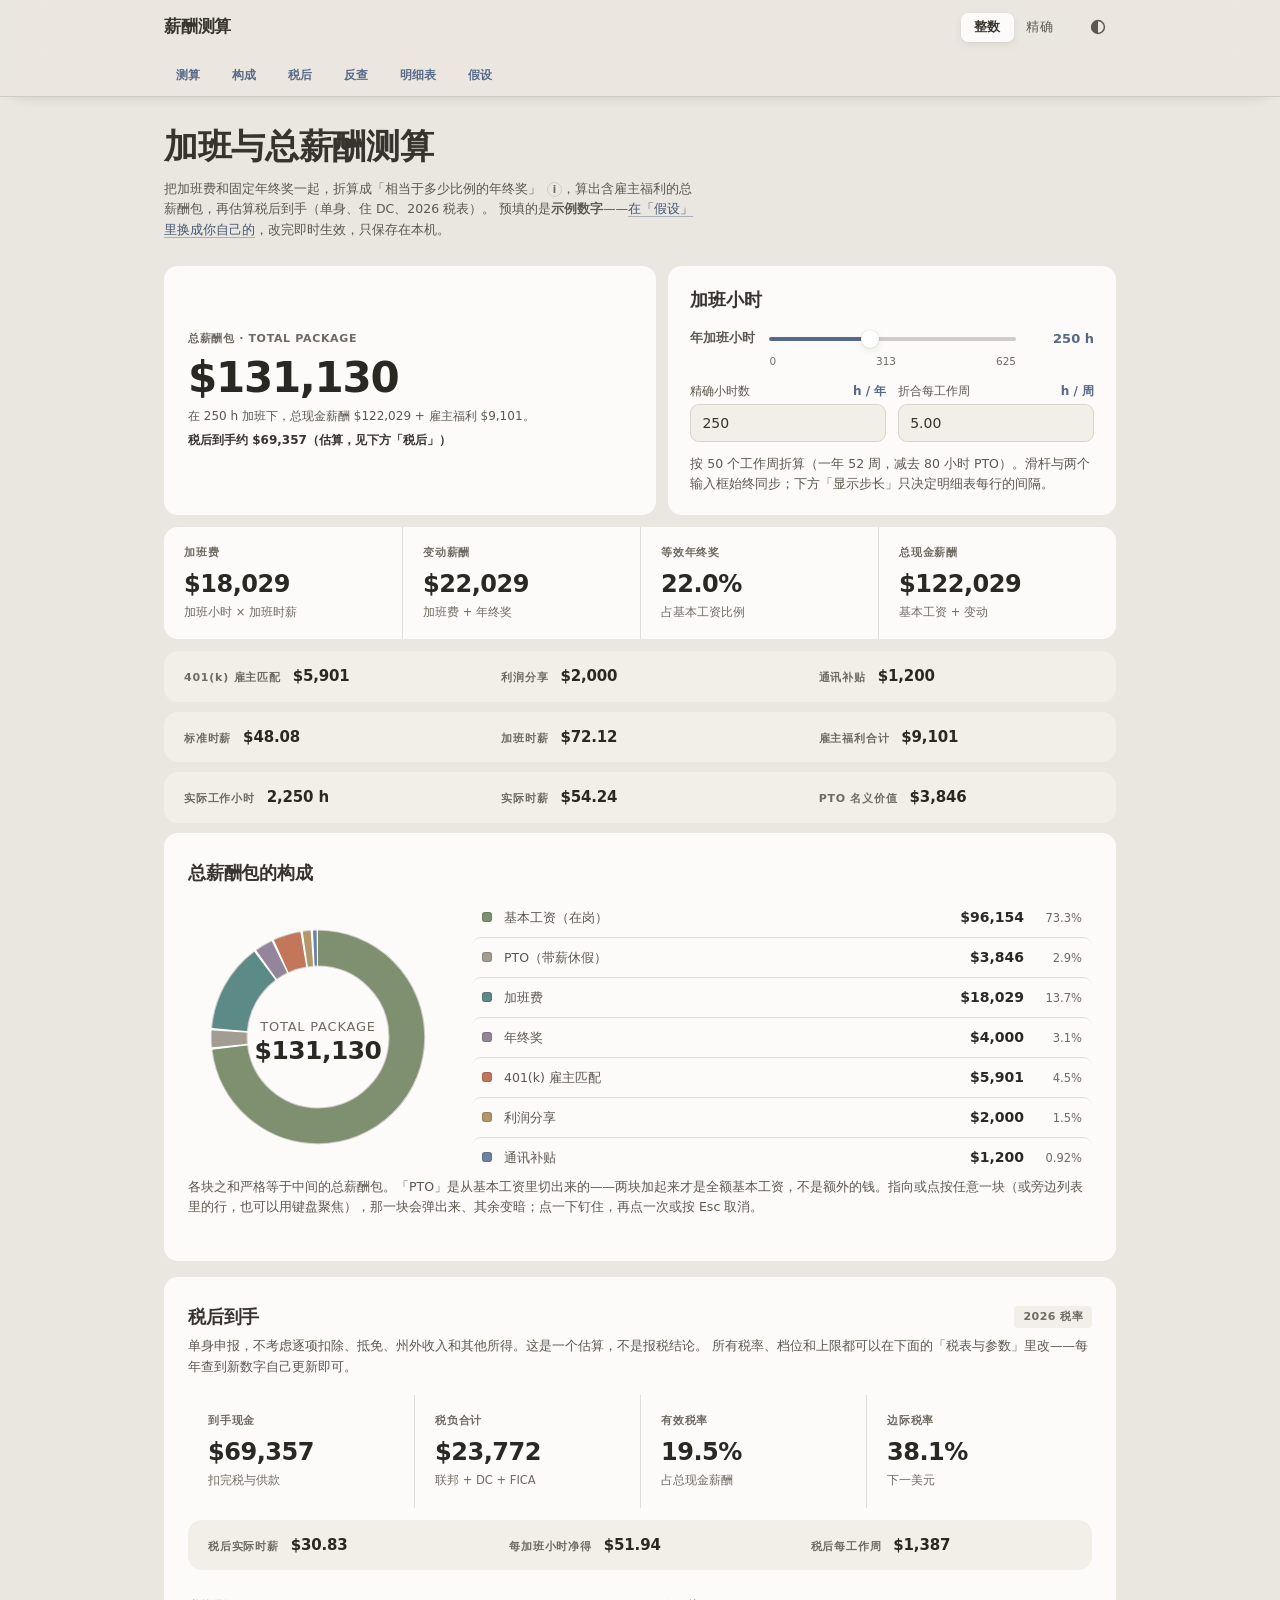
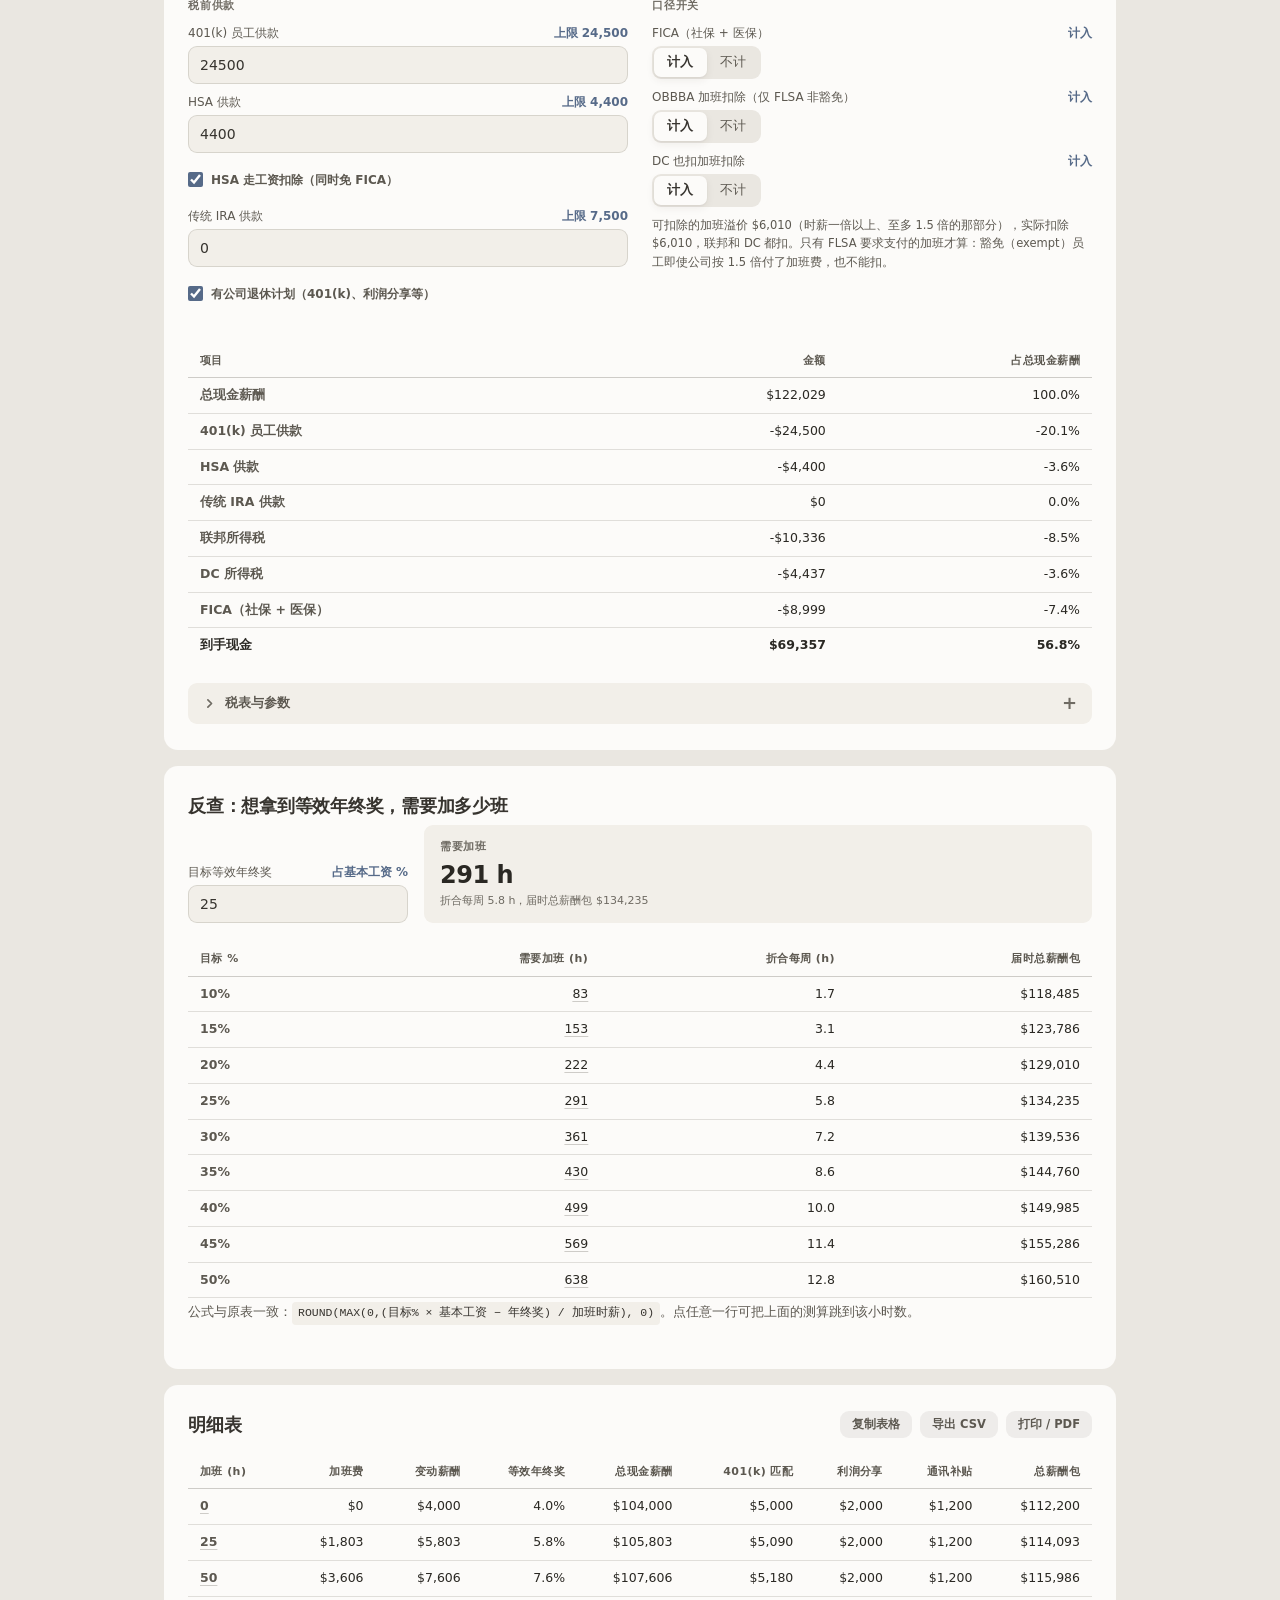
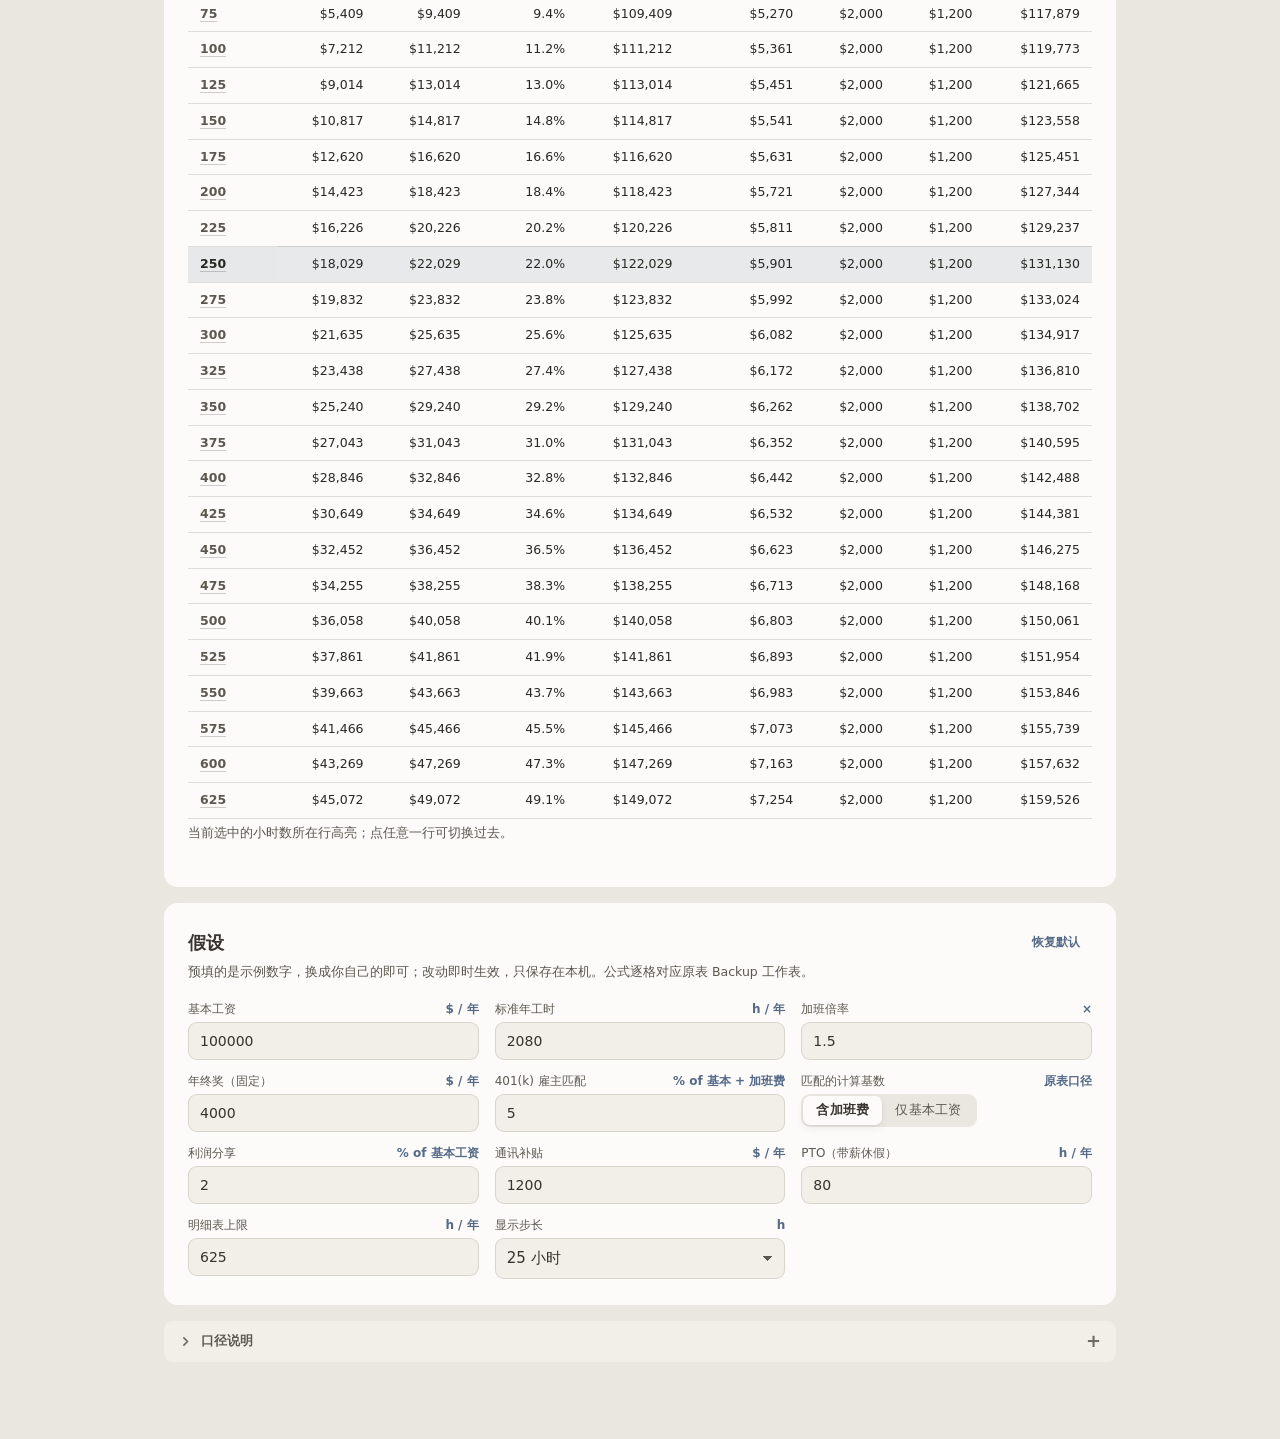
==== commit 04904fc9: "Fix tax rules, persistence and UI defects from review; split out the model Tax (web/model.js, now a " ====
--- a/web/index.html
+++ b/web/index.html
@@ -4,6 +4,7 @@
 <meta charset="utf-8">
 <meta name="viewport" content="width=device-width, initial-scale=1">
 <title>加班与总薪酬测算</title>
+<meta name="description" content="加班费、年终奖与雇主福利折算成总薪酬包，再估算税后到手（单身、DC、2026 税表）。预填的是示例数字，改成你自己的即可，数据只存在本机。">
 
 <!-- Theme BEFORE the stylesheets, inline and blocking. A deferred theme decision paints
      one full frame of the wrong theme on every launch. -->
@@ -34,7 +35,12 @@
 <div class="topbar">
   <div class="topbar-inner">
     <div class="topbar-brand">薪酬测算</div>
-    <div class="topbar-title" id="topbarTitle" aria-hidden="true"></div>
+    <!-- The kit echoes the page title into the hidden span, which is what drives
+         .title-shown; the visible compact slot carries live figures instead
+         (renderTopbarLive), so an answer stays on screen while you edit the
+         assumptions a long way down the page. -->
+    <span id="topbarEcho" hidden></span>
+    <div class="topbar-title tnum" id="topbarTitle" aria-hidden="true"></div>
     <div class="topbar-tools">
       <div class="segmented" id="precToggle" role="group" aria-label="数值精度">
         <button type="button" data-prec="0" aria-pressed="true">整数</button>
@@ -66,8 +72,8 @@
 
   <h1 class="page-title">加班与总薪酬测算</h1>
   <p class="panel-note lede">
-    把加班费和固定年终奖一起，折算成「相当于多少比例的年终奖」<span class="pop-anchor" tabindex="0">i<span class="popover">（加班费 + 固定年终奖）÷ 基本工资。它把两笔钱当成一笔按基本工资计算的传统年终奖来看，方便和「涨 X% 年终奖」这类说法直接比较。</span></span>，并算出含雇主福利的总薪酬包。
-    所有假设都可以在下方修改，改完即时生效，并保存在本机。
+    把加班费和固定年终奖一起，折算成「相当于多少比例的年终奖」<span class="pop-anchor" tabindex="0" role="button" aria-label="等效年终奖的定义" aria-describedby="popEq">i<span class="popover" id="popEq" role="tooltip">（加班费 + 固定年终奖）÷ 基本工资。它把两笔钱当成一笔按基本工资计算的传统年终奖来看，方便和「涨 X% 年终奖」这类说法直接比较。</span></span>，算出含雇主福利的总薪酬包，再估算税后到手（单身、住 DC、2026 税表）。
+    预填的是<strong>示例数字</strong>——<a href="#secAssume" class="lede-jump">在「假设」里换成你自己的</a>，改完即时生效，只保存在本机。
   </p>
 
   <!-- ============ 一档 hero + 控制盘 ============ -->
@@ -76,10 +82,13 @@
       <div class="lab">总薪酬包 · TOTAL PACKAGE</div>
       <div class="big tnum" id="heroVal">—</div>
       <div class="sub" id="heroSub">—</div>
+      <!-- Its own line, not a clause of the one above: that sentence is an
+           identity (cash + benefits = the total) and its figures must add up. -->
+      <div class="sub hero-take" id="heroTake"></div>
     </div>
 
     <div class="panel dial">
-      <div class="panel-head"><div class="panel-title">加班小时</div></div>
+      <div class="panel-head"><h2 class="panel-title">加班小时</h2></div>
 
       <div class="slider-row">
         <span class="sl-lab">年加班小时</span>
@@ -96,7 +105,7 @@
         </div>
         <div class="field">
           <label for="hWeek"><span>折合每工作周</span><span class="val" id="hWeekUnit">h / 周</span></label>
-          <input id="hWeek" type="number" min="0" step="0.01" value="4.81" inputmode="decimal">
+          <input id="hWeek" type="number" min="0" step="0.01" value="4.81" inputmode="decimal" placeholder="—">
         </div>
       </div>
       <p class="panel-note dial-note" id="dialNote">—</p>
@@ -105,7 +114,7 @@
 
   <!-- ============ 二档 指标带 ============ -->
   <div class="metric-band" id="band">
-    <div class="metric"><div class="lab">加班费</div><div class="val tnum" id="mOtPay">—</div><div class="note">OT pay</div></div>
+    <div class="metric"><div class="lab">加班费</div><div class="val tnum" id="mOtPay">—</div><div class="note">加班小时 × 加班时薪</div></div>
     <div class="metric"><div class="lab">变动薪酬</div><div class="val tnum" id="mVar">—</div><div class="note">加班费 + 年终奖</div></div>
     <div class="metric"><div class="lab">等效年终奖</div><div class="val tnum" id="mEq">—</div><div class="note">占基本工资比例</div></div>
     <div class="metric"><div class="lab">总现金薪酬</div><div class="val tnum" id="mCash">—</div><div class="note">基本工资 + 变动</div></div>
@@ -135,7 +144,7 @@
 
   <!-- ============ 构成 ============ -->
   <section class="panel" id="secMix" aria-label="总薪酬包构成">
-    <div class="panel-head"><div class="panel-title">总薪酬包的构成</div></div>
+    <div class="panel-head"><h2 class="panel-title">总薪酬包的构成</h2></div>
     <div class="mix">
       <!-- A donut, not a pie: the hole is where the total goes, which is the one
            number the whole chart exists to explain. -->
@@ -145,7 +154,7 @@
       </div>
       <ul class="mix-legend tnum" id="mixLegend"></ul>
     </div>
-    <p class="panel-note" id="mixDesc">各块之和严格等于中间的总薪酬包。「PTO」是从基本工资里切出来的——两块加起来才是全额基本工资，不是额外的钱。指向任意一块（或用键盘聚焦右边的行），那一块会弹出来、其余变暗；点一下钉住，Esc 取消。</p>
+    <p class="panel-note" id="mixDesc">各块之和严格等于中间的总薪酬包。「PTO」是从基本工资里切出来的——两块加起来才是全额基本工资，不是额外的钱。指向或点按任意一块（或旁边列表里的行，也可以用键盘聚焦），那一块会弹出来、其余变暗；点一下钉住，再点一次或按 Esc 取消。</p>
   </section>
 
   <!-- ============ 税后 ============ -->
@@ -153,7 +162,7 @@
        pre-tax model stays exactly what the workbook says. -->
   <section class="panel" id="secTax" aria-label="税后到手">
     <div class="panel-head">
-      <div class="panel-title">税后到手</div>
+      <h2 class="panel-title">税后到手</h2>
       <div class="head-tools"><span class="tax-year" id="taxYearTag">2026 税率</span></div>
     </div>
     <p class="panel-note">
@@ -178,7 +187,7 @@
 
     <div class="tax-grid">
       <div class="tax-col">
-        <div class="tax-sub">税前供款</div>
+        <h3 class="tax-sub">税前供款</h3>
         <div class="field">
           <label for="c401k"><span>401(k) 员工供款</span><span class="val" id="c401kCap">上限 24,500</span></label>
           <input id="c401k" type="number" min="0" step="500" inputmode="decimal">
@@ -195,31 +204,43 @@
           <label for="cIra"><span>传统 IRA 供款</span><span class="val" id="cIraCap">上限 7,500</span></label>
           <input id="cIra" type="number" min="0" step="500" inputmode="decimal">
         </div>
+        <div class="field check">
+          <input id="cIraCovered" type="checkbox">
+          <label for="cIraCovered">有公司退休计划（401(k)、利润分享等）</label>
+        </div>
         <p class="panel-note tax-hint" id="iraHint" hidden></p>
+        <p class="panel-note tax-hint tax-warn" id="contribHint" hidden></p>
       </div>
 
       <div class="tax-col">
-        <div class="tax-sub">口径开关</div>
-        <div class="field">
-          <label><span>FICA（社保 + 医保）</span><span class="val" id="ficaNote">计入</span></label>
-          <div class="segmented" id="ficaToggle" role="group" aria-label="是否计算 FICA">
+        <h3 class="tax-sub">口径开关</h3>
+        <div class="field">
+          <span class="field-label"><span id="ficaLab">FICA（社保 + 医保）</span><span class="val" id="ficaNote">计入</span></span>
+          <div class="segmented" id="ficaToggle" role="group" aria-labelledby="ficaLab">
             <button type="button" data-on="1" aria-pressed="true">计入</button>
             <button type="button" data-on="0" aria-pressed="false">不计</button>
           </div>
         </div>
         <div class="field">
-          <label><span>OBBBA 加班免税</span><span class="val" id="otDedNote">计入</span></label>
-          <div class="segmented" id="otDedToggle" role="group" aria-label="是否计算 OBBBA 加班扣除">
+          <span class="field-label"><span id="otDedLab">OBBBA 加班扣除（仅 FLSA 非豁免）</span><span class="val" id="otDedNote">计入</span></span>
+          <div class="segmented" id="otDedToggle" role="group" aria-labelledby="otDedLab">
             <button type="button" data-on="1" aria-pressed="true">计入</button>
             <button type="button" data-on="0" aria-pressed="false">不计</button>
           </div>
         </div>
+        <div class="field">
+          <span class="field-label"><span id="dcOtDedLab">DC 也扣加班扣除</span><span class="val" id="dcOtDedNote">计入</span></span>
+          <div class="segmented" id="dcOtDedToggle" role="group" aria-labelledby="dcOtDedLab">
+            <button type="button" data-on="1" aria-pressed="true">计入</button>
+            <button type="button" data-on="0" aria-pressed="false">不计</button>
+          </div>
+        </div>
         <p class="panel-note tax-hint" id="otDedHint">—</p>
       </div>
     </div>
 
     <div class="table-scroll">
-      <table class="table stack" id="waterfall">
+      <table class="table" id="waterfall">
         <thead><tr><th>项目</th><th>金额</th><th>占总现金薪酬</th></tr></thead>
         <tbody></tbody>
       </table>
@@ -230,13 +251,14 @@
       <div class="disclosure-body">
         <p class="panel-note">
           预填的是 2026 年的数字（联邦档位与标准扣除来自 IRS Rev. Proc. 2025-32；
-          DC 档位自 2022 年起未变；社保工资上限来自 SSA；供款上限来自 IRS）。
-          每年新数字出来之后，直接在这里改。
+          DC 档位自 2022 年起未变，标准扣除取自 OTR 2026 年 D-40ES；社保工资上限来自 SSA；
+          供款上限与 IRA 退坡区间来自 IRS）。每年新数字出来之后，直接在这里改；
+          页面更新了默认税表时，会自动换成新的一年，你的供款和开关保留。
         </p>
 
         <div class="tax-grid">
           <div class="tax-col">
-            <div class="tax-sub">联邦 <span class="tax-sub-note">taxable = AGI − 标准扣除 − 加班扣除</span></div>
+            <h3 class="tax-sub">联邦 <span class="tax-sub-note">taxable = AGI − 标准扣除 − 加班扣除</span></h3>
             <div class="field">
               <label for="fedStd"><span>联邦标准扣除</span><span class="val">$</span></label>
               <input id="fedStd" type="number" min="0" step="100" inputmode="decimal">
@@ -245,11 +267,12 @@
               <thead><tr><th>该档上限 ($)</th><th>税率 (%)</th><th><span class="sr-only">操作</span></th></tr></thead>
               <tbody></tbody>
             </table>
+            <p class="panel-note tax-hint tax-warn" id="fedBrHint" hidden></p>
             <button class="btn-ghost sm quiet" type="button" data-addrow="fed">加一档</button>
           </div>
 
           <div class="tax-col">
-            <div class="tax-sub">DC <span class="tax-sub-note">taxable = AGI − DC 标准扣除</span></div>
+            <h3 class="tax-sub">DC <span class="tax-sub-note" id="dcSubNote">taxable = AGI − DC 标准扣除</span></h3>
             <div class="field">
               <label for="dcStd"><span>DC 标准扣除</span><span class="val">$</span></label>
               <input id="dcStd" type="number" min="0" step="100" inputmode="decimal">
@@ -258,11 +281,12 @@
               <thead><tr><th>该档上限 ($)</th><th>税率 (%)</th><th><span class="sr-only">操作</span></th></tr></thead>
               <tbody></tbody>
             </table>
+            <p class="panel-note tax-hint tax-warn" id="dcBrHint" hidden></p>
             <button class="btn-ghost sm quiet" type="button" data-addrow="dc">加一档</button>
           </div>
         </div>
 
-        <div class="tax-sub">FICA 与 OBBBA</div>
+        <h3 class="tax-sub">FICA 与 OBBBA</h3>
         <div class="assume-grid">
           <div class="field">
             <label for="ssRate"><span>社保税率</span><span class="val">%</span></label>
@@ -305,13 +329,22 @@
             <input id="iraLimit" type="number" min="0" step="500" inputmode="decimal">
           </div>
           <div class="field">
+            <label for="iraPhaseLo"><span>IRA 抵扣退坡起点</span><span class="val">MAGI $</span></label>
+            <input id="iraPhaseLo" type="number" min="0" step="1000" inputmode="decimal">
+          </div>
+          <div class="field">
+            <label for="iraPhaseHi"><span>IRA 抵扣退坡终点</span><span class="val">MAGI $</span></label>
+            <input id="iraPhaseHi" type="number" min="0" step="1000" inputmode="decimal">
+          </div>
+          <div class="field">
             <label for="taxYear"><span>税表年度</span><span class="val">年</span></label>
             <input id="taxYear" type="number" min="2000" step="1" inputmode="numeric">
           </div>
         </div>
 
         <div class="head-tools tax-reset">
-          <button class="btn-ghost sm quiet" type="button" id="taxResetBtn">恢复 2026 默认税表</button>
+          <button class="btn-ghost sm quiet" type="button" id="taxResetBtn">恢复默认税表</button>
+          <button class="btn-ghost sm" type="button" id="taxUndo" hidden>撤销</button>
         </div>
       </div>
     </details>
@@ -319,11 +352,11 @@
 
   <!-- ============ 反查 ============ -->
   <section class="panel" id="secReverse" aria-label="反查">
-    <div class="panel-head"><div class="panel-title">反查：想拿到等效年终奖，需要加多少班</div></div>
+    <div class="panel-head"><h2 class="panel-title">反查：想拿到等效年终奖，需要加多少班</h2></div>
 
     <div class="rev-row">
       <div class="field">
-        <label for="revPct"><span>目标等效年终奖</span><span class="val">% of base</span></label>
+        <label for="revPct"><span>目标等效年终奖</span><span class="val">占基本工资 %</span></label>
         <input id="revPct" type="number" min="0" step="0.5" value="25" inputmode="decimal">
       </div>
       <div class="readout rev-out">
@@ -334,7 +367,7 @@
     </div>
 
     <div class="table-scroll">
-      <table class="table stack" id="revTable">
+      <table class="table" id="revTable">
         <thead><tr><th>目标 %</th><th class="nocase">需要加班 (h)</th><th class="nocase">折合每周 (h)</th><th>届时总薪酬包</th></tr></thead>
         <tbody></tbody>
       </table>
@@ -345,7 +378,7 @@
   <!-- ============ 明细表 ============ -->
   <section class="panel" id="secTable" aria-label="明细表">
     <div class="panel-head">
-      <div class="panel-title">明细表</div>
+      <h2 class="panel-title">明细表</h2>
       <div class="head-tools">
         <button class="btn-ghost sm" type="button" id="copyBtn">复制表格</button>
         <button class="btn-ghost sm" type="button" id="csvBtn">导出 CSV</button>
@@ -353,7 +386,7 @@
       </div>
     </div>
     <div class="table-scroll">
-      <table class="table stack" id="schedTable">
+      <table class="table sched" id="schedTable">
         <thead><tr>
           <th class="nocase">加班 (h)</th><th>加班费</th><th>变动薪酬</th><th>等效年终奖</th>
           <th>总现金薪酬</th><th class="nocase">401(k) 匹配</th><th>利润分享</th><th>通讯补贴</th><th>总薪酬包</th>
@@ -367,12 +400,13 @@
   <!-- ============ 假设 ============ -->
   <section class="panel" id="secAssume" aria-label="假设">
     <div class="panel-head">
-      <div class="panel-title">假设</div>
+      <h2 class="panel-title">假设</h2>
       <div class="head-tools">
         <button class="btn-ghost sm quiet" type="button" id="resetBtn">恢复默认</button>
-      </div>
-    </div>
-    <p class="panel-note">全部来自原表 Backup 工作表的「可编辑假设」。改动即时生效并保存在本机。</p>
+        <button class="btn-ghost sm" type="button" id="resetUndo" hidden>撤销</button>
+      </div>
+    </div>
+    <p class="panel-note">预填的是示例数字，换成你自己的即可；改动即时生效，只保存在本机。公式逐格对应原表 Backup 工作表。</p>
 
     <div class="assume-grid">
       <div class="field">
@@ -400,11 +434,11 @@
            setting rather than an assumption baked into the formula. The workbook
            includes OT (F22 = $B$9*($B$5+B22)); that stays the default. -->
       <div class="field">
-        <label><span>匹配的计算基数</span><span class="val" id="matchBaseNote">跟随原表</span></label>
+        <span class="field-label"><span id="matchBaseLab">匹配的计算基数</span><span class="val" id="matchBaseNote">原表口径</span></span>
         <!-- Short labels on purpose: the field label above already says what is
              being chosen, and at three columns a longer pair forces this field to
              span two, which leaves a hole in the grid. -->
-        <div class="segmented" id="matchBaseToggle" role="group" aria-label="401(k) 匹配的计算基数">
+        <div class="segmented" id="matchBaseToggle" role="group" aria-labelledby="matchBaseLab">
           <button type="button" data-mot="1" aria-pressed="true">含加班费</button>
           <button type="button" data-mot="0" aria-pressed="false">仅基本工资</button>
         </div>
@@ -446,18 +480,23 @@
       <p class="panel-note">401(k) 匹配的计算基数可切换。原表按「基本工资 + 加班费」计算；如果你的计划文件把加班费排除在 eligible compensation 之外，切到「仅基本工资」，匹配额就不再随加班增长。切成后者时结果会与原表不一致，页面上会标出来。</p>
       <p class="panel-note">这只是现金薪酬与雇主福利的比较。加班需要额外付出工时，这一点和传统年终奖不同。利润分享按当年经济价值计入，即使次年 3、4 月才发放。</p>
       <p class="panel-note"><strong>关于 PTO</strong>：带薪休假不改变任何一个金额——它本来就含在基本工资里，所以基本工资、加班费、总薪酬包、401(k) 匹配和全部税额，加不加 PTO 都一样。加班时薪仍然按 <span class="code-inline">基本工资 ÷ 标准年工时</span> 算（这是薪资口径：除数是「工资覆盖的小时数」，PTO 不缩小它；除以 1,920 会把加班时薪算高）。PTO 真正改变的是两件事：<strong>实际每工作一小时值多少</strong>（总现金 ÷ 扣掉 PTO、加上加班的实际工时），以及<strong>加班要挤进多少周</strong>——四周 PTO 意味着只有 48 个工作周，同样 250 小时加班就从每周 4.8 变成 5.2 小时。</p>
-      <p class="panel-note">全部数值口径与 <span class="code-inline">OT_Compensation_Total_Package_Exhibit.xlsx</span> 的 Backup 工作表一致。税后板块是额外加的，原表里没有。</p>
-      <p class="panel-note"><strong>税后板块的口径</strong>：单身申报、只用标准扣除。401(k) 减联邦和 DC 的应税收入但<strong>不减 FICA</strong>；HSA 走工资扣除时连 FICA 一起减，不走工资扣除则只减所得税。OBBBA 加班扣除只作用于<strong>联邦所得税</strong>，只针对加班费里「一倍以上」的那部分溢价，按 MAGI 超过起点每 1,000 美元递减 100 美元（不足 1,000 按 1,000 计），DC 不跟随。传统 IRA 在有公司退休计划且收入较高时通常<strong>不可抵扣</strong>，页面会提示，但不会替你判断。</p>
+      <p class="panel-note">税前部分的公式逐格对应原 Excel 模型的 Backup 工作表（预填数字是示例，不是原表里的数）。税后板块是额外加的，原表里没有。</p>
+      <p class="panel-note"><strong>税后板块的口径</strong>：单身申报、只用标准扣除。401(k) 减联邦和 DC 的应税收入但<strong>不减 FICA</strong>；HSA 走工资扣除时连 FICA 一起减，不走工资扣除则只减所得税。</p>
+      <p class="panel-note"><strong>OBBBA 加班扣除</strong>（2025–2028 税年）：只有 <strong>FLSA 要求支付的加班</strong>才算——豁免（exempt）员工即使公司按 1.5 倍付了加班费，也不能扣，这时把开关切到「不计」。能扣的只是时薪一倍以上、至多 1.5 倍的那部分溢价（倍率更高时多出来的部分不算），上限 12,500；MAGI 超过 150,000 后，<strong>从扣除额里</strong>每满 1,000 美元减 100 美元（不足 1,000 的部分不计）。DC 是否跟随逐年在变、仍有争议：默认按 DC 首席财务官对 2026 年的说明计入，报税前以 OTR 当年的表格为准。</p>
+      <p class="panel-note"><strong>传统 IRA</strong>：有公司退休计划时，抵扣按 MAGI（<strong>不扣 IRA 本身</strong>）退坡，2026 年单身是 81,000–91,000；区间内按比例减少（取整到 10 美元，最少 200），超过终点就不可抵扣。不可抵扣的部分照样从到手里扣掉，只是不减税。</p>
     </div>
   </details>
 
 </main>
 
 <div class="toast hidden" id="toast"></div>
+<!-- Always in the tree, so what it is given is announced (see announce()). -->
+<div class="sr-only" id="srStatus" role="status" aria-live="polite"></div>
 
 <script src="motion.js"></script>
 <script src="ui.js"></script>
 <script src="select-menu.js"></script>
+<script src="model.js"></script>
 <script src="app.js"></script>
 </body>
 </html>
--- a/web/tokens.css
+++ b/web/tokens.css
@@ -63,8 +63,14 @@
 
   /* ---- ink: warm grays, never neutral #333/#666/#999 on a warm ground ---- */
   --label:#37342F;
-  --label-2:#767168;
-  --label-3:#ABA69C;
+  /* LOCAL RE-VALUATION (values only — see README). As shipped, --label-2 was
+     3.9:1 on the page ground and --label-3 2.1-2.3:1 on cards and wells, and this
+     app sets most of its small print (11-12.5px labels, notes, ticks) in them.
+     Both now clear WCAG AA 4.5:1 on every surface they sit on here: --label-2
+     5.7:1+ on the ground, --label-3 4.6:1+ on a well and 5.1:1 on a card. The
+     tertiary tier is still lighter than the secondary, by less. */
+  --label-2:#5C5850;
+  --label-3:#6F6B63;
   --ink-number:#2A2823;    /* near-ink, reserved for the celebrated number in a hero/metric */
 
   /* ---- lines ---- */
@@ -73,9 +79,12 @@
                                              thing: control tracks, tick marks, inactive dots */
 
   /* ---- state: muted, but never so muted that warn blurs into bad ---- */
-  --good:#6F8A5F;   /* sage — slightly deeper than its dark counterpart, for legibility on white */
-  --warn:#BD985C;   /* ochre */
-  --bad:#AF746A;    /* terracotta */
+  /* LOCAL RE-VALUATION, same hues one step deeper: white toast text on the
+     shipped sage/terracotta was 3.8:1, and ochre as TEXT (the 与原表口径不同 state,
+     warnings) was 2.6:1 on a card. Now 4.6:1+ and 5.4:1. */
+  --good:#647C56;   /* sage — slightly deeper than its dark counterpart, for legibility on white */
+  --warn:#806334;   /* ochre */
+  --bad:#9C675E;    /* terracotta */
 
   /* ---- accents: CATEGORICAL, for data dimensions / scenes. Not state. ----
      Kept off the red/orange axis on purpose so an accent can never be misread as
@@ -91,7 +100,7 @@
      muted coral and slate blue. Re-apply this block if the kit is ever updated. */
   --accent-1:#5C8A87;   /* dusty aqua */
   --accent-2:#C2765A;   /* muted coral — deliberately redder than --warn's ochre
-                           (#BD985C) so a data slice cannot be read as a warning */
+                           (light --warn) so a data slice cannot be read as a warning */
   --accent-3:#6C82A4;   /* slate blue */
 
   /* ---- radius ----
@@ -182,8 +191,9 @@
   --bg-base:#1D1B19; --bg-inset:#242220; --bg-elevated:#2B2925;
 
   --label:#EDE9E1; --label-2:#ACA79D;
-  --label-3:#8A857B;                       /* lifted off a literal remap: 11px metadata in the
-                                              tertiary color must stay readable on charcoal */
+  --label-3:#969187;                       /* lifted off a literal remap: 11px metadata in the
+                                              tertiary color must stay readable on charcoal.
+                                              LOCAL: was #8A857B, 3.96:1 on a card; now 4.6:1 */
   --ink-number:#F5F1E9;
 
   --separator:rgba(240,236,228,.15);
--- a/web/app.css
+++ b/web/app.css
@@ -31,6 +31,27 @@
 .topbar-tools{display:flex;align-items:center;gap:var(--space-3);margin-left:auto}
 
 .lede{max-width:68ch;margin:14px 0 26px}
+/* --tint-strong, not --tint: --tint is 4.46:1 on the page ground, a hair under
+   AA for 12.5px text. */
+.lede-jump{color:var(--tint-strong);text-decoration:underline;text-decoration-color:color-mix(in srgb, var(--tint) 45%, transparent);
+  text-underline-offset:3px}
+
+/* ---- top bar live readout ----
+   The compact slot shows the two answers instead of re-printing the page title
+   (renderTopbarLive). The labels are quieter than the figures. */
+.topbar-title .tl-lab,.topbar-title .tl-lab2{color:var(--label-2);font-weight:500}
+.topbar-title .tl-sep{color:var(--label-3)}
+/* When space runs out the TOTAL gives way (ellipsis) and the take-home figure
+   stays whole — a truncated "到手 $69,3…" is worse than no figure. */
+.topbar.title-shown .topbar-title{display:flex;min-width:0}
+.topbar-title .tl-total{min-width:0;overflow:hidden;text-overflow:ellipsis}
+.topbar-title .tl-take{flex:0 0 auto}
+
+/* Headings for structure, the kit's panel/sub-label typography for looks. The
+   kit's reset already zeroes their margins; tabindex=-1 is set only so the
+   quick-jump bar can move focus there, which is not a place to draw a ring. */
+h2.panel-title,h3.tax-sub{font-family:var(--font-text)}
+h2.panel-title[tabindex="-1"]:focus,section[tabindex="-1"]:focus{outline:none}
 
 /* ---- hero row ----
    One hero per screen: the celebrated figure takes the wide column across the
@@ -40,6 +61,8 @@
   align-items:stretch;margin-bottom:var(--space-3);min-width:0}
 .hero-grid > .stat{display:flex;flex-direction:column;justify-content:center;padding:26px 24px}
 .hero-grid > .stat .big{margin-top:2px}
+.hero-grid > .stat .hero-take{margin-top:6px;color:var(--label);font-weight:600}
+.hero-grid > .stat .hero-take:empty{display:none}
 .hero-grid > .panel{margin-bottom:0;padding:20px 22px;min-width:0}
 
 .dial .panel-head{margin-bottom:2px}
@@ -61,8 +84,10 @@
 /* ---- third metric tier ----
    .metric-strip > * is the kit's cell; the VALUE inside it is mine to size, and
    it must land a full class below the band's 24px or the two tiers read as one.
-   (design.md §7: "由你的 markup 给，再小一档".) */
-.metric-strip > * {justify-content:space-between}
+   (design.md §7: "由你的 markup 给，再小一档".) The cell keeps the kit's own
+   label-then-value spacing: pushing the value to the far edge of its cell put it
+   closer to the NEXT cell's label than to its own, which pairs figures with the
+   wrong words. */
 .s-lab{font-family:var(--font-text);font-size:11px;font-weight:600;letter-spacing:.07em;
   text-transform:uppercase;color:var(--label-3);min-width:0}
 
@@ -122,8 +147,51 @@
 .mix-pct{font-family:var(--font-num);font-size:11.5px;color:var(--label-3);
   white-space:nowrap;min-width:46px;text-align:right}
 
-/* "与原表不同" is a state, so it gets the one colour a state may have. */
+/* "与原表口径不同" is a state, so it gets the one colour a state may have. */
 .off-book{color:var(--warn)!important}
+.tax-warn{color:var(--warn)}
+
+/* A label for a control that is not a form field (a segmented group, labelled
+   through aria-labelledby). A <label> there labels nothing; this is the kit's
+   .field > label look without the element. */
+.field > .field-label{display:flex;justify-content:space-between;align-items:baseline;gap:var(--space-2);
+  font-size:12px;color:var(--label-2);margin-bottom:4px}
+
+/* The selected segment already has the thumb; weight is the second, non-colour
+   cue the kit's comment promises. */
+.segmented button:not([aria-pressed="true"]){font-weight:500}
+
+/* The kit removes the range input's outline and gives it nothing back, so a
+   keyboard user had no idea the slider had focus. The ring goes on the knob. */
+.dial input[type=range]:focus-visible::-webkit-slider-thumb{
+  box-shadow:0 0 0 2px var(--bg-elevated),0 0 0 4px var(--tint),var(--shadow-1)}
+
+/* A disabled field has to look disabled: #hWeek goes dead when there are no
+   working weeks, and at full strength it read as a broken input. */
+.field input:disabled{opacity:.5;cursor:not-allowed}
+.field input::placeholder,.bracket-table input::placeholder{color:var(--label-3);opacity:1}
+
+/* The closed select. With the native appearance WebKit ignores the kit's
+   min-height and padding and draws a 23px popup button beside 38px fields;
+   select-menu.js already replaces the popup, so nothing is lost by dropping it.
+   The chevron is two gradients so its colour stays a token. */
+.field select{-webkit-appearance:none;appearance:none}
+/* Longhands, repeated under every selector the kit uses to reset the select's
+   `background` SHORTHAND (dark theme, focus) — each of those wiped the image,
+   and with the native arrow gone nothing then said "dropdown". */
+.field select,.field select:focus,
+:root[data-theme="dark"] .field select,:root[data-theme="dark"] .field select:focus{
+  background-image:linear-gradient(45deg,transparent 50%,var(--label-2) 50%),
+                   linear-gradient(135deg,var(--label-2) 50%,transparent 50%);
+  background-position:calc(100% - 16px) 50%,calc(100% - 11px) 50%;
+  background-size:5px 5px,5px 5px;background-repeat:no-repeat}
+
+/* Escape (or Enter/Space on the dot) closes the popover without moving focus.
+   Same specificity as the kit's :hover/:focus reveal, and later, so it wins. */
+.pop-anchor.pop-dismissed .popover{opacity:0;visibility:hidden}
+
+/* 撤销 appears next to its reset button for 10 s (offerUndo). */
+#resetUndo,#taxUndo{color:var(--tint-strong)}
 /* Before the first render this <svg> has no children: an empty box with height
    reads as a broken card. The moment anything is appended it reveals itself —
    no flag to keep in sync. */
@@ -147,6 +215,17 @@
    and its buttons must not shrink or wrap. */
 .subbar-inner.h-scroll{gap:var(--space-2)}
 .subbar-inner.h-scroll > .btn-ghost{flex:0 0 auto;white-space:nowrap}
+
+/* ---- the schedule on a phone ----
+   It stays a TABLE and scrolls sideways, with the hour column pinned, instead
+   of becoming 26 stacked cards: stacked, it was 7,240px of phone and pushed the
+   assumptions 14,000px down the page. The waterfall and the reverse table fit
+   at 360px and wider; at 320 in 精确 mode they scroll a few px inside their own
+   box. The pinned cell needs an opaque fill, including the current row's tint
+   mixed onto it. */
+.table.sched th:first-child,.table.sched td:first-child{position:sticky;left:0;z-index:1;background:var(--bg-elevated)}
+.table.sched tbody tr:hover td:first-child{background:var(--bg-inset)}
+.table.sched tbody tr.is-current td:first-child{background:color-mix(in srgb, var(--tint) 13%, var(--bg-elevated))}
 
 /* ---- tables ----
    The row that the whole page is currently reporting on. One tint wash, no
@@ -234,6 +313,25 @@
   .assume-grid .segmented button{flex:1;min-width:0;white-space:normal}
   .dial-fields{grid-template-columns:minmax(0,1fr)}
   .topbar-tools{gap:var(--space-2)}
+  /* One row, always. The live readout takes the brand's place instead of
+     wrapping the bar to two lines — a wrap made the whole page jump ~20px the
+     moment it appeared. */
+  .topbar-inner{flex-wrap:nowrap}
+  .topbar.title-shown .topbar-brand{display:none}
+  .topbar.title-shown .topbar-title{max-width:none;flex:1 1 auto;min-width:0;padding-left:0;font-size:13.5px}
+  .topbar-title .tl-lab{display:none}
+  /* The readout takes the squeeze, never the controls: a squeezed 整数/精确
+     wrapped to two lines and grew the bar by 10px. */
+  .topbar-tools{flex:0 0 auto}
+  .topbar-tools .segmented button{white-space:nowrap}
+}
+/* The smallest phones: the four-up tax band and the tables were a few px too
+   wide at 320 in 精确 mode. */
+@media (max-width:360px){
+  /* Room for one figure only: the take-home, whole, rather than both clipped. */
+  .topbar-title .tl-total{display:none}
+  .metric-band .metric .val{font-size:20px}
+  .table th,.table td{padding-left:6px;padding-right:6px}
 }
 
 /* ---- the no-JavaScript banner ----
@@ -278,6 +376,9 @@
   .segmented button{padding-top:10px;padding-bottom:10px}
   .table td .hjump{display:inline-block;padding:7px 2px}
   .subbar-inner .btn-ghost{padding-top:9px;padding-bottom:9px}
+  /* The rest of the 44pt pass: measured at 25px tall before. */
+  .head-tools .btn-ghost,[data-addrow],.subbar-inner .btn-ghost,.segmented button{min-height:44px}
+  #themeToggle{min-width:44px;min-height:44px}
 }
 
 /* ---- print ----
@@ -304,22 +405,11 @@
   /* A printed hour is not a link. */
   .table td .hjump{text-decoration:none;color:inherit}
 
-  /* UN-STACK. A4 minus margins lays out at roughly 700 CSS px, which is inside
-     the kit's 820px card-collapse breakpoint — so without this the 26-row
-     schedule prints as 26 stacked cards and the exhibit runs to a dozen pages of
-     something that is not a table. Every property the stack block sets has to be
-     put back, including the ::before labels it grows from data-label. */
-  .table.stack{display:table;width:100%;border-collapse:collapse;font-size:10.5px}
-  .table.stack tbody{display:table-row-group;width:auto}
-  .table.stack thead{display:table-header-group;position:static;width:auto;height:auto;
-    overflow:visible;clip-path:none}
-  .table.stack tr{display:table-row;grid-template-columns:none;gap:0;
-    margin:0;padding:0;border:0;border-radius:0;background:none}
-  .table.stack td{display:table-cell;padding:5px 7px;border:0;
-    border-bottom:1px solid var(--separator);text-align:right;gap:0}
-  .table.stack td:first-child{text-align:left}
-  .table.stack td:last-child{grid-column:auto}
-  .table.stack td::before{content:none;display:none}
+  /* Paper tables: denser type, and no pinned column (sticky means nothing on
+     a page). */
+  .table{font-size:10.5px}
+  .table td{padding:5px 7px}
+  .table.sched th:first-child,.table.sched td:first-child{position:static;background:none}
   .table-scroll{overflow:visible}
 
   /* Let a long schedule break across pages instead of being pushed whole onto
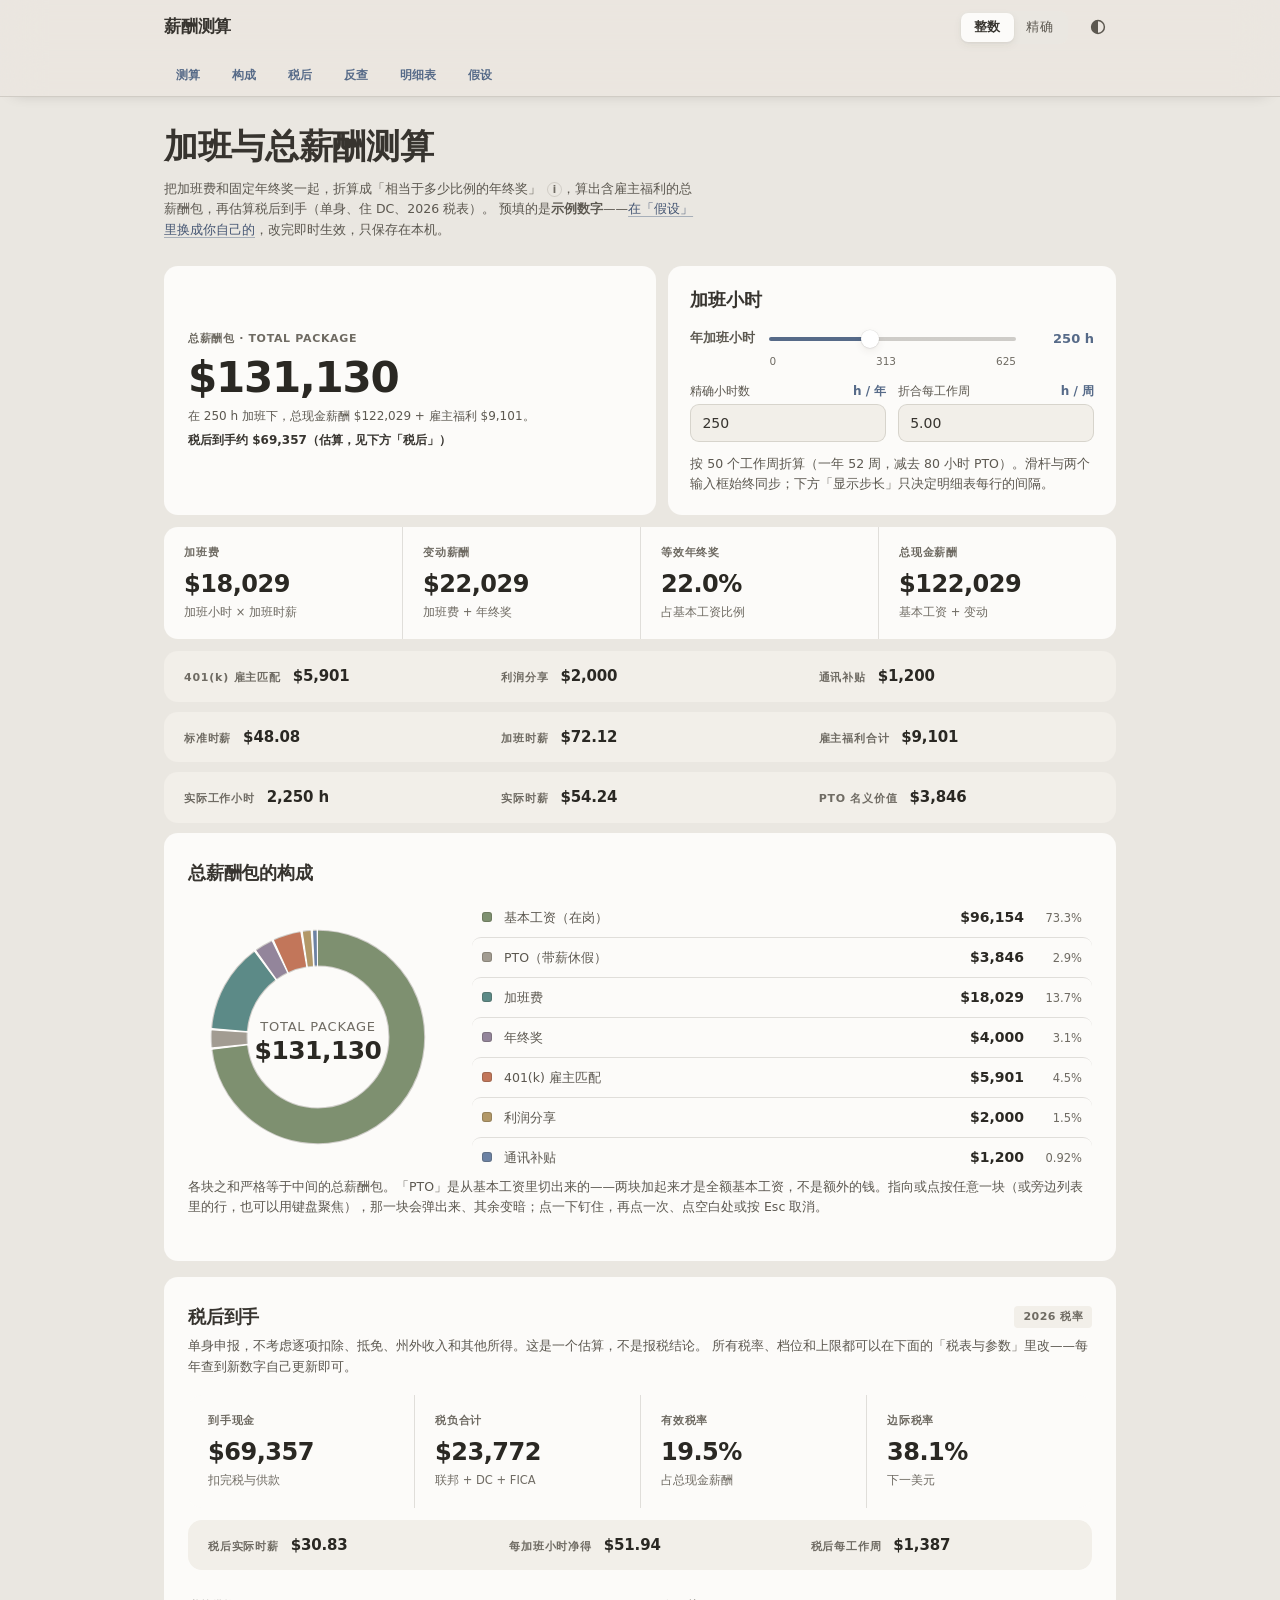
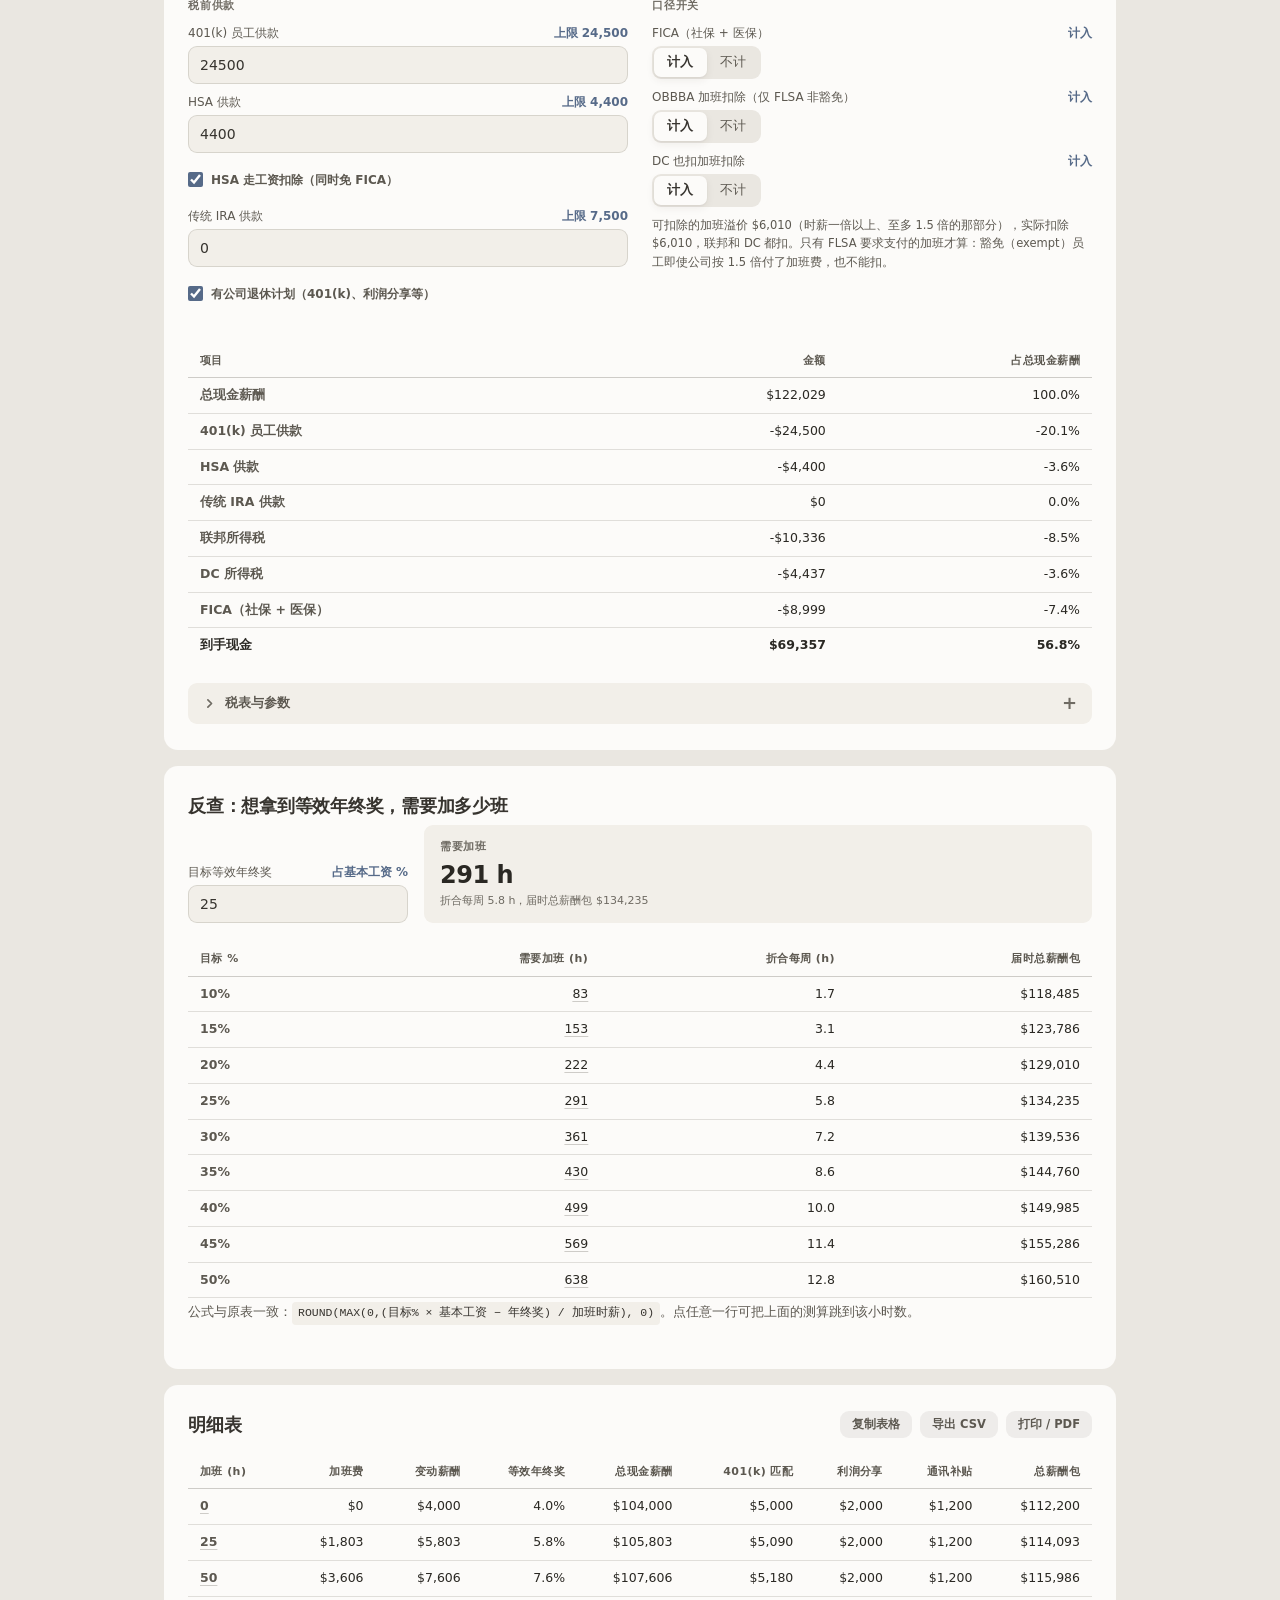
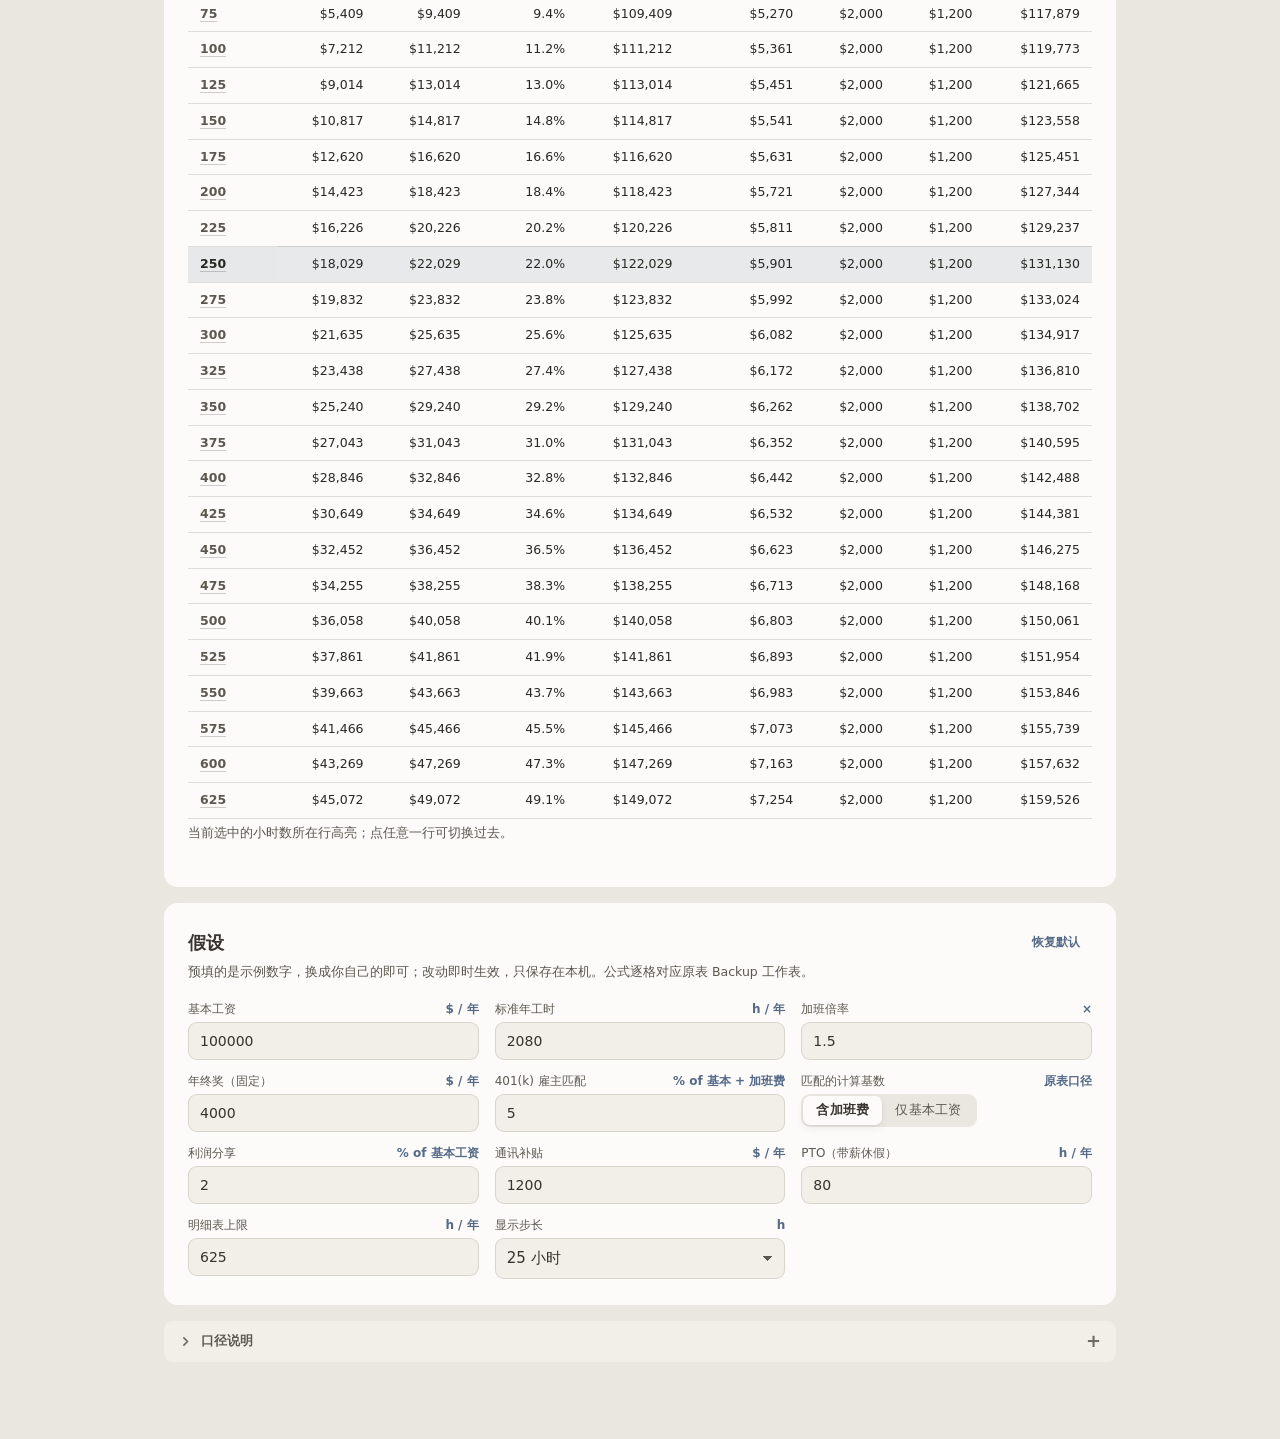
==== commit 7ec18e72: "Polish responsive layouts and compact tax readout; fix donut dismissal" ====
--- a/web/index.html
+++ b/web/index.html
@@ -154,7 +154,7 @@
       </div>
       <ul class="mix-legend tnum" id="mixLegend"></ul>
     </div>
-    <p class="panel-note" id="mixDesc">各块之和严格等于中间的总薪酬包。「PTO」是从基本工资里切出来的——两块加起来才是全额基本工资，不是额外的钱。指向或点按任意一块（或旁边列表里的行，也可以用键盘聚焦），那一块会弹出来、其余变暗；点一下钉住，再点一次或按 Esc 取消。</p>
+    <p class="panel-note" id="mixDesc">各块之和严格等于中间的总薪酬包。「PTO」是从基本工资里切出来的——两块加起来才是全额基本工资，不是额外的钱。指向或点按任意一块（或旁边列表里的行，也可以用键盘聚焦），那一块会弹出来、其余变暗；点一下钉住，再点一次、点空白处或按 Esc 取消。</p>
   </section>
 
   <!-- ============ 税后 ============ -->
--- a/web/app.css
+++ b/web/app.css
@@ -37,7 +37,7 @@
   text-underline-offset:3px}
 
 /* ---- top bar live readout ----
-   The compact slot shows the two answers instead of re-printing the page title
+   The compact slot shows live answers instead of re-printing the page title
    (renderTopbarLive). The labels are quieter than the figures. */
 .topbar-title .tl-lab,.topbar-title .tl-lab2{color:var(--label-2);font-weight:500}
 .topbar-title .tl-sep{color:var(--label-3)}
@@ -46,6 +46,12 @@
 .topbar.title-shown .topbar-title{display:flex;min-width:0}
 .topbar-title .tl-total{min-width:0;overflow:hidden;text-overflow:ellipsis}
 .topbar-title .tl-take{flex:0 0 auto}
+.topbar-title .tl-rate{flex:0 0 auto}
+.topbar.title-shown .topbar-title{max-width:none;flex:1 1 auto}
+@media (max-width:820px){
+  .topbar.title-shown .topbar-brand{display:none}
+  .topbar.title-shown .topbar-title{padding-left:0;font-size:13.5px}
+}
 
 /* Headings for structure, the kit's panel/sub-label typography for looks. The
    kit's reset already zeroes their margins; tabindex=-1 is set only so the
@@ -306,20 +312,28 @@
   .rev-row{grid-template-columns:minmax(0,1fr)}
   .tax-grid{grid-template-columns:minmax(0,1fr);gap:var(--space-4)}
   .col{padding:22px var(--space-4) 64px}
+  /* Keep the chrome and page on the same reading spine after stacking. */
+  .col,.topbar-inner,.subbar-inner{
+    padding-left:max(var(--space-4),env(safe-area-inset-left));
+    padding-right:max(var(--space-4),env(safe-area-inset-right))}
 }
 @media (max-width:560px){
+  /* Nested tax bands have less space than the full-width summary band. */
+  .metric{padding-left:12px;padding-right:12px}
+  .metric-band .metric .val{font-size:clamp(20px,5.6vw,24px)}
   .assume-grid{grid-template-columns:minmax(0,1fr)}
   .assume-grid .segmented{display:flex}
   .assume-grid .segmented button{flex:1;min-width:0;white-space:normal}
   .dial-fields{grid-template-columns:minmax(0,1fr)}
   .topbar-tools{gap:var(--space-2)}
-  /* One row, always. The live readout takes the brand's place instead of
-     wrapping the bar to two lines — a wrap made the whole page jump ~20px the
-     moment it appeared. */
-  .topbar-inner{flex-wrap:nowrap}
+  /* Three compact readout lines beside the controls. Reserve the same height
+     before collapse, so revealing the figures does not move the page. */
+  .topbar-inner{flex-wrap:nowrap;min-height:63px}
   .topbar.title-shown .topbar-brand{display:none}
-  .topbar.title-shown .topbar-title{max-width:none;flex:1 1 auto;min-width:0;padding-left:0;font-size:13.5px}
-  .topbar-title .tl-lab{display:none}
+  .topbar.title-shown .topbar-title{max-width:none;flex:1 1 auto;min-width:0;padding-left:0;
+    flex-direction:column;align-items:flex-start;font-size:13px;line-height:15px}
+  .topbar-title .tl-sep{display:none}
+  .topbar-title .tl-total{flex-shrink:0;max-width:100%}
   /* The readout takes the squeeze, never the controls: a squeezed 整数/精确
      wrapped to two lines and grew the bar by 10px. */
   .topbar-tools{flex:0 0 auto}
@@ -328,9 +342,12 @@
 /* The smallest phones: the four-up tax band and the tables were a few px too
    wide at 320 in 精确 mode. */
 @media (max-width:360px){
-  /* Room for one figure only: the take-home, whole, rather than both clipped. */
-  .topbar-title .tl-total{display:none}
+  .hero-grid .stat .big{font-size:32px}
+  .metric{padding-left:10px;padding-right:10px}
   .metric-band .metric .val{font-size:20px}
+  #secTax .metric-band{grid-template-columns:minmax(0,1fr)}
+  #secTax .metric{border-left:none}
+  #secTax .metric + .metric{border-top:.5px solid var(--separator)}
   .table th,.table td{padding-left:6px;padding-right:6px}
 }
 
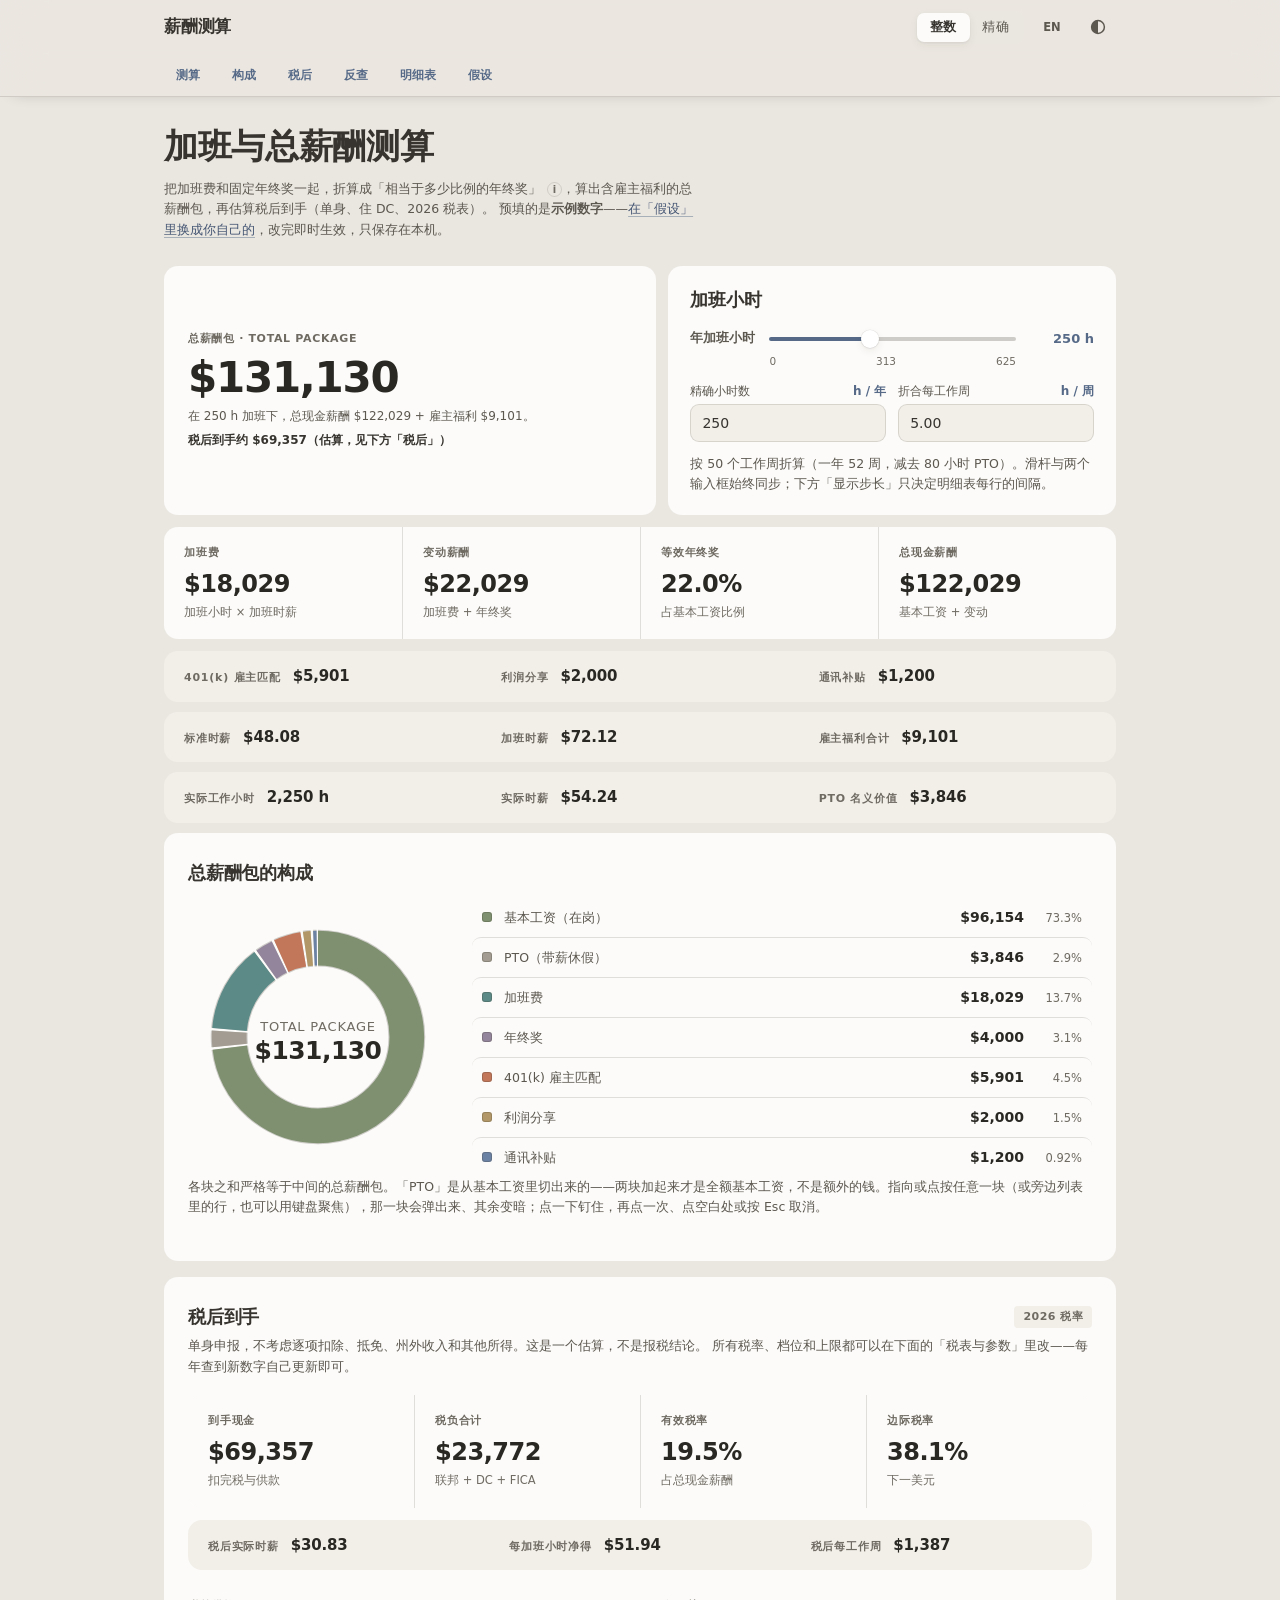
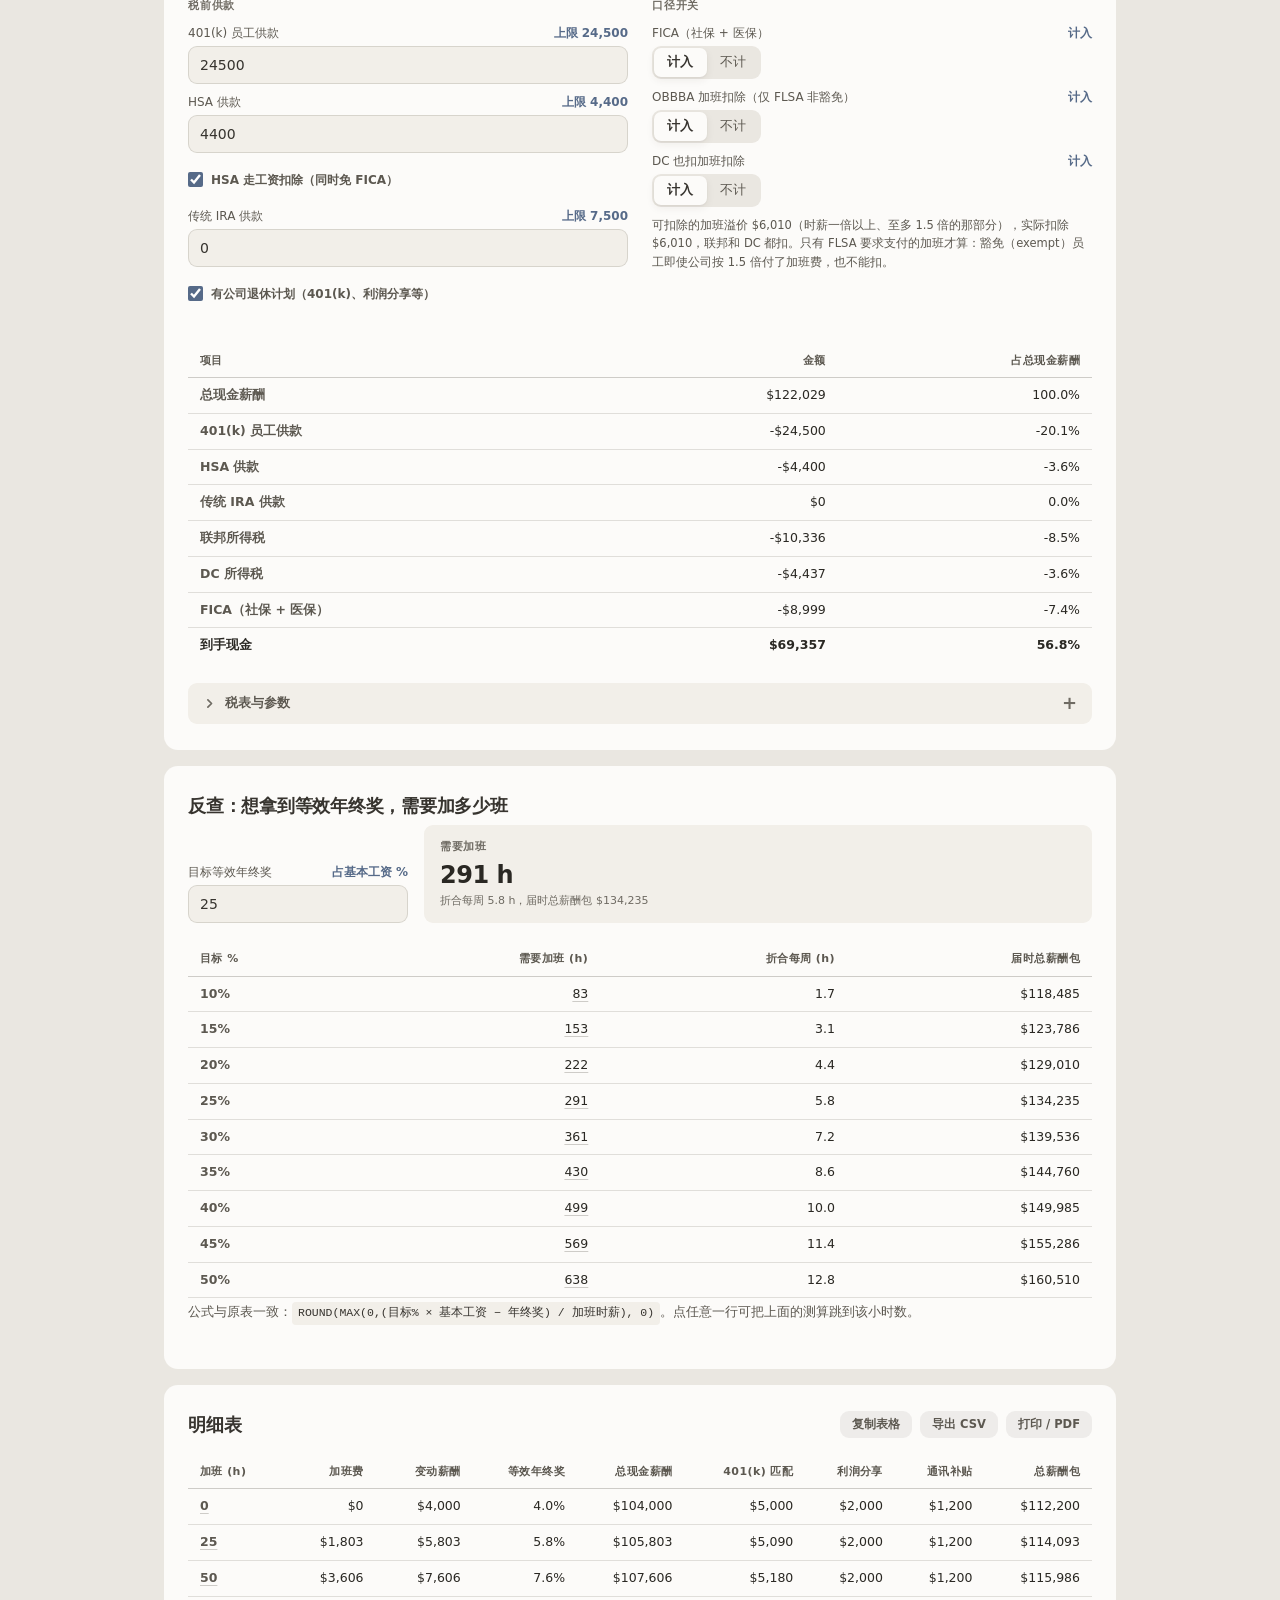
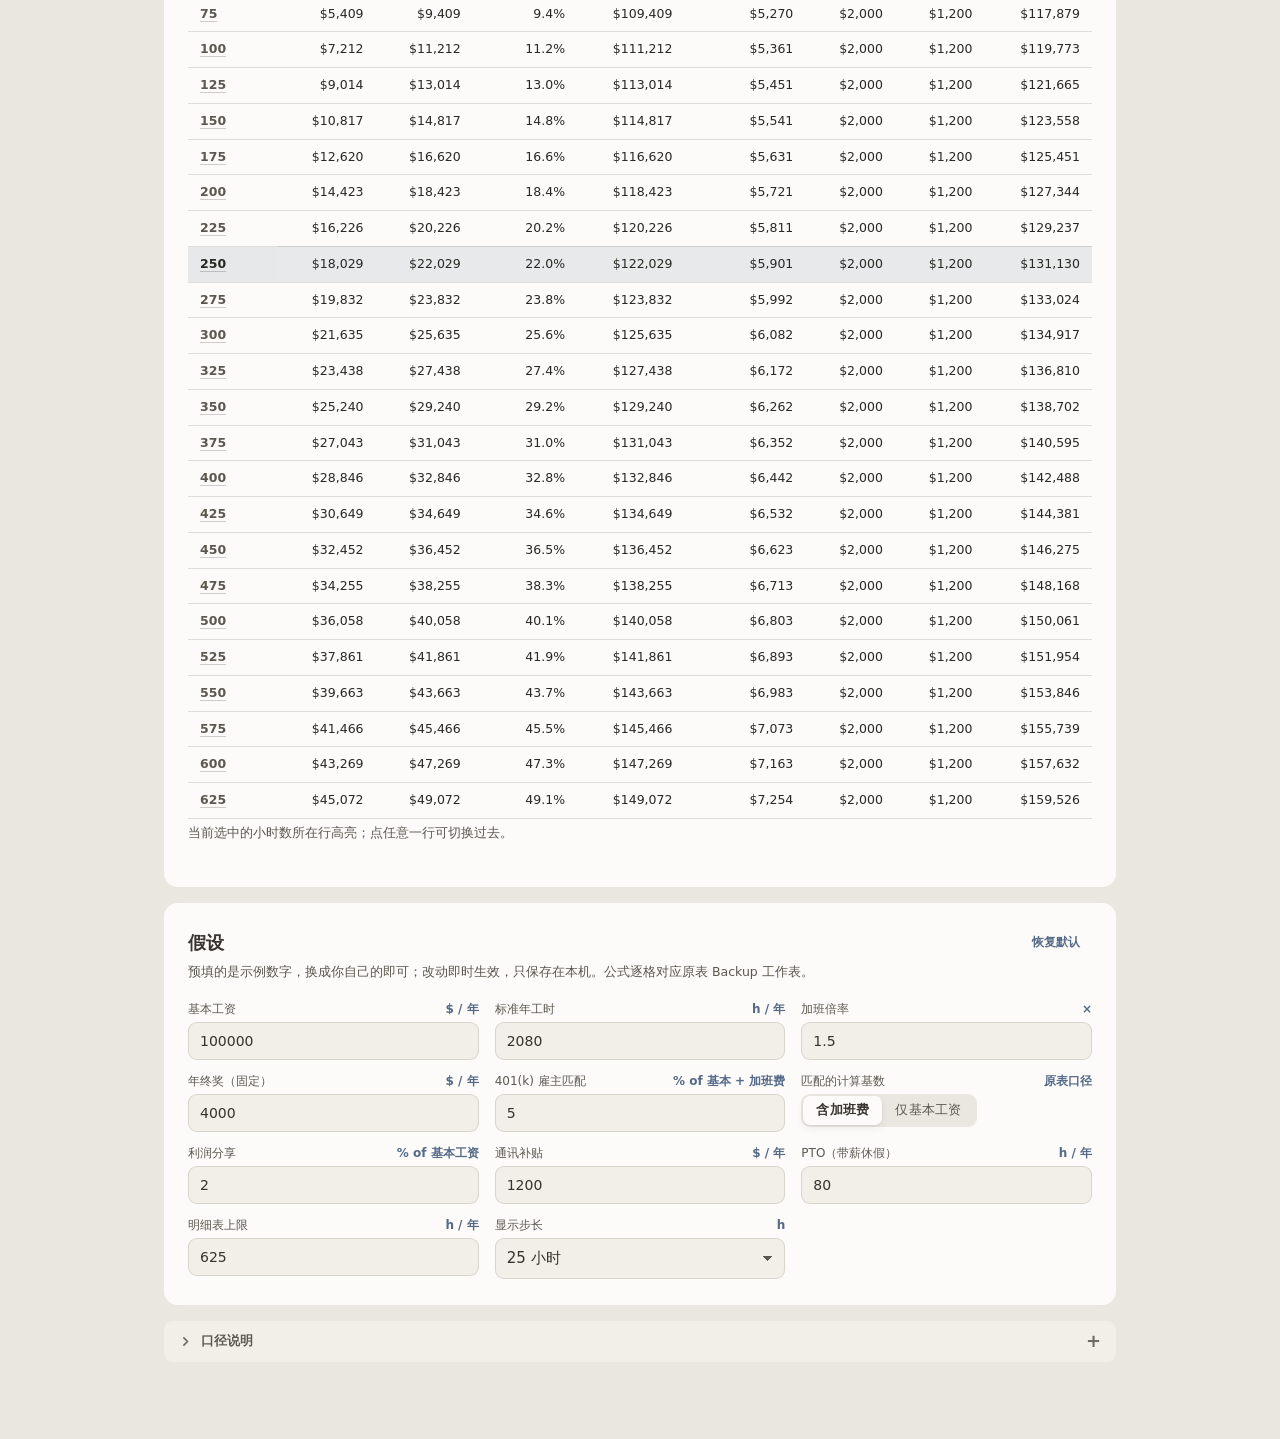
==== commit 8989f405: "Add persistent Chinese and English interface switching" ====
--- a/web/index.html
+++ b/web/index.html
@@ -46,6 +46,7 @@
         <button type="button" data-prec="0" aria-pressed="true">整数</button>
         <button type="button" data-prec="2" aria-pressed="false">精确</button>
       </div>
+      <button type="button" class="btn-ghost sm language-toggle" id="languageToggle" aria-label="切换到英文">EN</button>
       <button class="btn-ghost sm btn-icon" id="themeToggle" aria-label="切换深色 / 浅色主题" title="切换深色 / 浅色主题">
         <svg class="icon" viewBox="0 0 16 16" aria-hidden="true" focusable="false"><circle cx="8" cy="8" r="6.4"/><path d="M8 1.6a6.4 6.4 0 0 0 0 12.8z" fill="currentColor" stroke="none"/></svg>
       </button>
@@ -497,6 +498,7 @@
 <script src="ui.js"></script>
 <script src="select-menu.js"></script>
 <script src="model.js"></script>
+<script src="i18n.js"></script>
 <script src="app.js"></script>
 </body>
 </html>
--- a/web/app.css
+++ b/web/app.css
@@ -435,3 +435,34 @@
   .table tr{break-inside:avoid;page-break-inside:avoid}
   #secTable{break-inside:auto;page-break-inside:auto}
 }
+
+/* Language is a text-only preference; retain the existing brand tokens. */
+.language-toggle{min-width:32px;padding-left:5px;padding-right:5px;font-weight:600}
+html[lang="en"] .topbar-brand{font-size:15px}
+html[lang="en"] .topbar-title{font-size:13px}
+@media (max-width:1000px){
+  html[lang="en"] .topbar.title-shown .topbar-brand{display:none}
+}
+@media (max-width:680px){
+  .topbar-inner{min-height:63px;flex-wrap:nowrap;gap:8px}
+  .topbar.title-shown .topbar-title{flex-direction:column;align-items:flex-start;font-size:13px;line-height:15px;padding-left:0}
+  .topbar-title .tl-sep{display:none}
+  .topbar-title .tl-total{flex-shrink:0;max-width:100%}
+  .topbar-tools{gap:5px;flex:0 0 auto}
+  .topbar-tools .segmented button{padding-left:7px;padding-right:7px}
+}
+@media (max-width:360px){
+  .topbar-tools{gap:3px}
+  .topbar-tools .segmented button{font-size:11px;padding-left:4px;padding-right:4px}
+  .topbar.title-shown .topbar-title{font-size:12px}
+}
+html[lang="en"] .table th{white-space:normal}
+.topbar-tools .language-toggle{padding-left:5px;padding-right:5px}
+@media (pointer:coarse){.topbar-tools .language-toggle{min-height:44px;min-width:44px}}
+
+@media (max-width:560px){
+  /* Long English slider labels must not consume the drag track. */
+  html[lang="en"] .dial .slider-row{display:grid;grid-template-columns:minmax(0,1fr) auto;gap:8px 12px}
+  html[lang="en"] .dial .slider-row .sl-lab{grid-column:1/-1}
+  html[lang="en"] .dial .slider-row input[type=range]{width:100%}
+}
